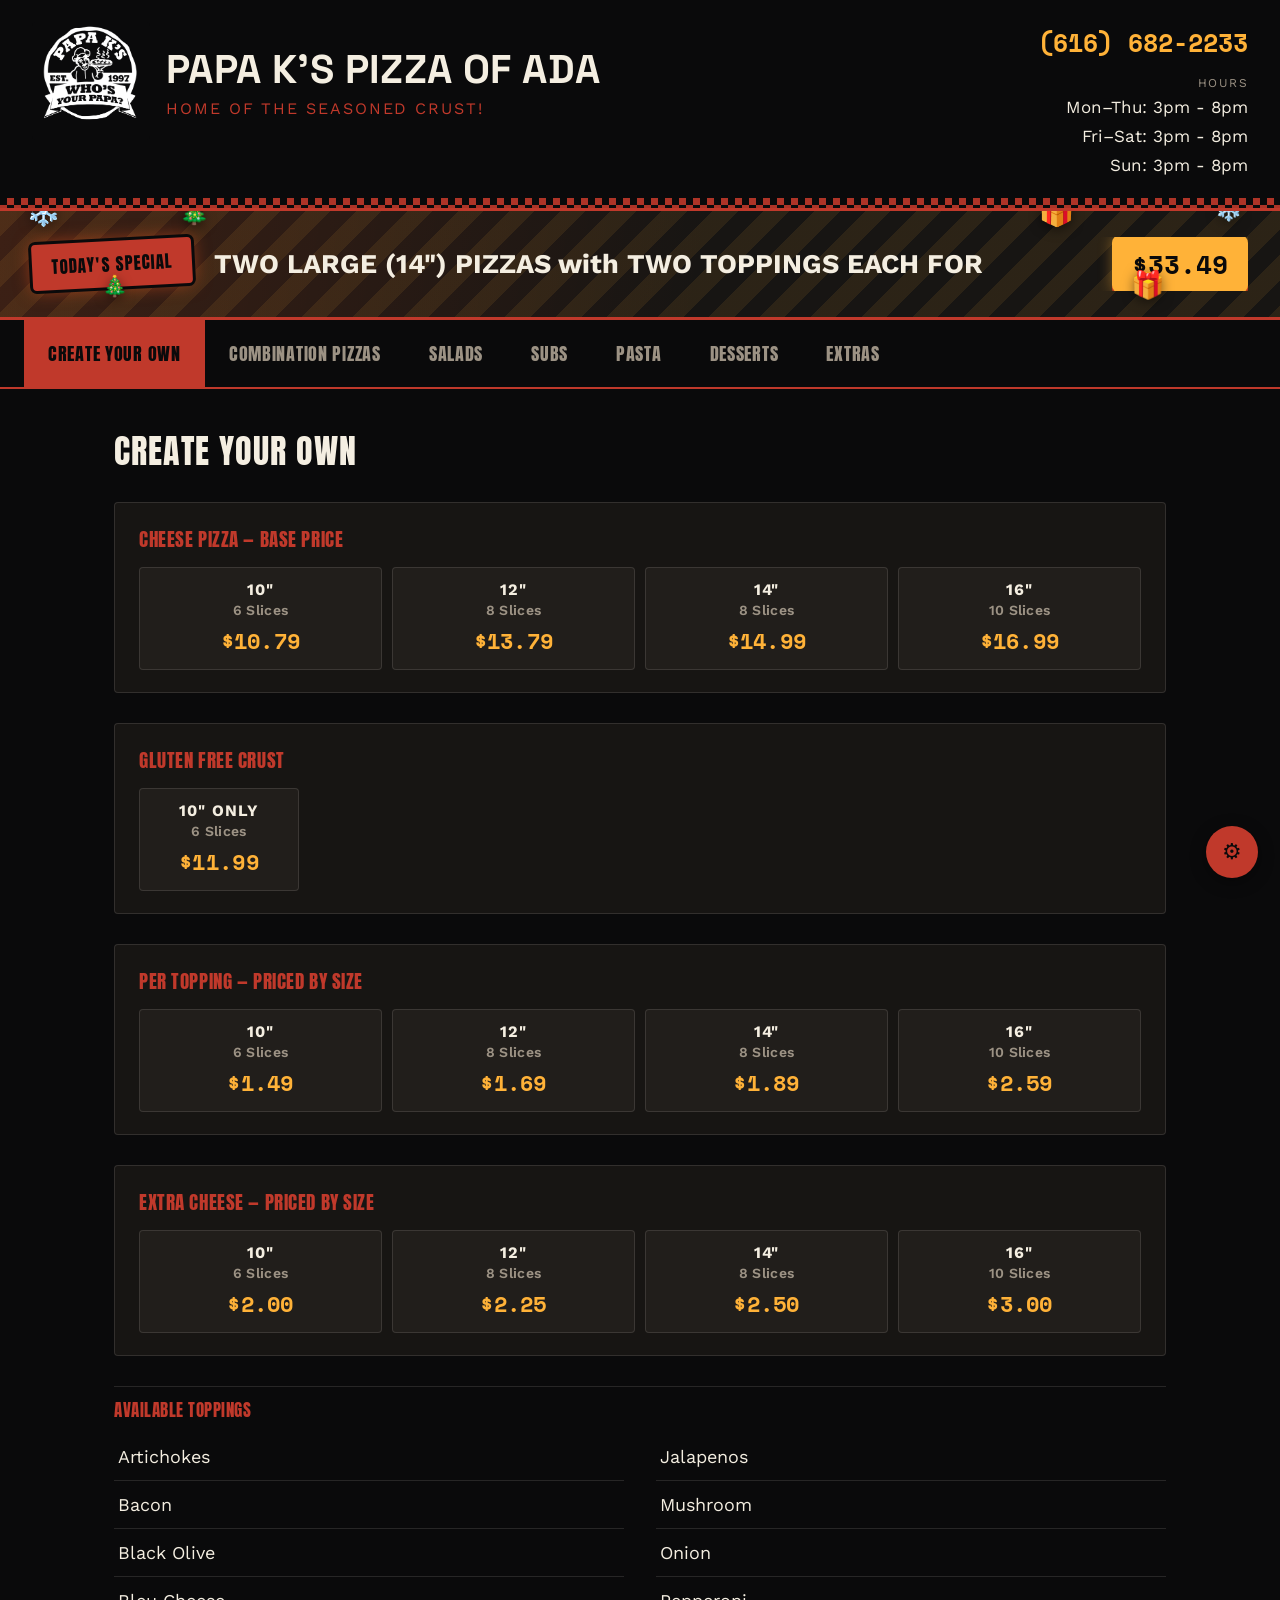
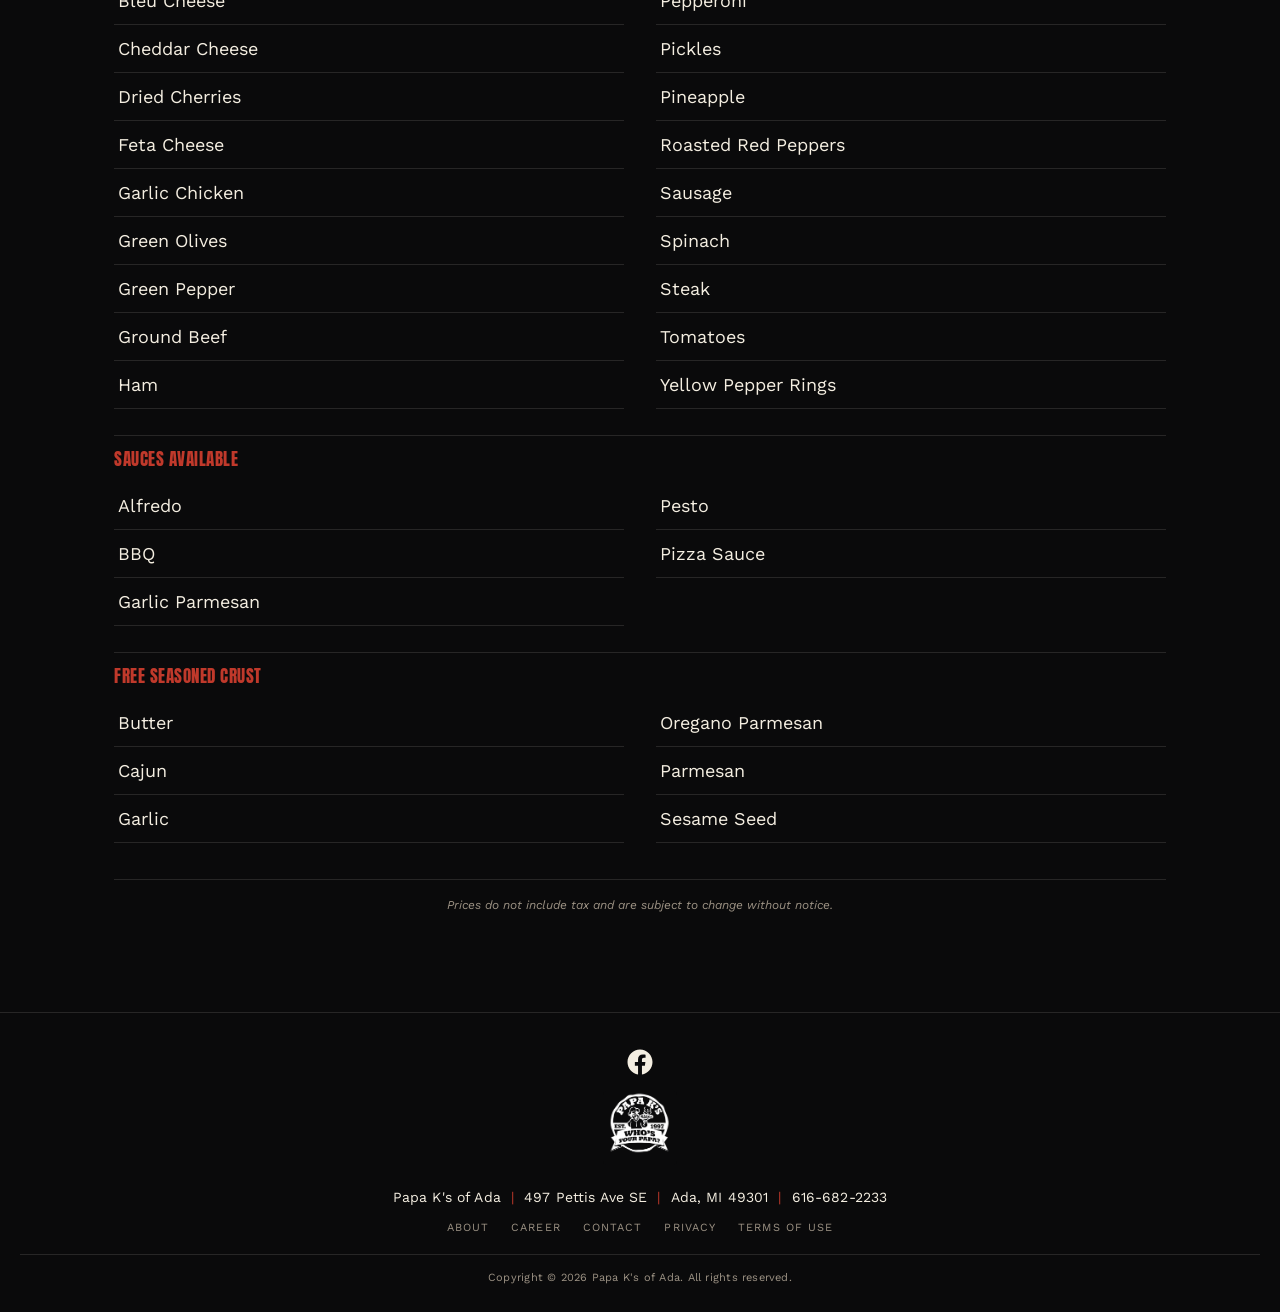
==== index.html @ 62df5f27 "Add files via upload" ====
<!DOCTYPE html>
<html lang="en">
<head>
<meta charset="UTF-8">
<meta name="viewport" content="width=device-width, initial-scale=1.0">
<title>Pizza Shop — Menu</title>
<link rel="preconnect" href="https://fonts.googleapis.com">
<link href="https://fonts.googleapis.com/css2?family=Anton&family=Space+Grotesk:wght@500;700&family=Space+Mono:wght@400;700&family=Work+Sans:wght@400;500;600;700;800&display=swap" rel="stylesheet">
<style>
  :root{
    --black:#0a0a0b;
    --panel:#171513;
    --panel-2:#211e1b;
    --orange:#ff5a1f;
    --orange-deep:#c7401a;
    --amber:#ffb238;
    --cream:#f4eee1;
    --muted:#9c9284;
    --line:rgba(244,238,225,0.12);
    --radius:4px;
  }
  *{box-sizing:border-box;}
  html{scroll-behavior:smooth;}
  body{
    margin:0;
    background:var(--black);
    color:var(--cream);
    font-family:'Work Sans', sans-serif;
    -webkit-font-smoothing:antialiased;
  }
  h1,h2,h3, .display{
    font-family:'Anton', sans-serif;
    text-transform:uppercase;
    letter-spacing:0.03em;
    font-weight:400;
    margin:0;
  }
  .mono{font-family:'Space Mono', monospace;}

  /* ---------- checker strip (signature texture, used sparingly) ---------- */
  .checker-strip{
    height:10px;
    width:100%;
    background-image:
      linear-gradient(45deg, var(--orange) 25%, transparent 25%, transparent 75%, var(--orange) 75%, var(--orange)),
      linear-gradient(45deg, var(--orange) 25%, transparent 25%, transparent 75%, var(--orange) 75%, var(--orange));
    background-size:14px 14px;
    background-position:0 0, 7px 7px;
    background-color:var(--black);
    opacity:0.9;
  }

  /* ---------- header ---------- */
  header.site-header{
    position:relative;
    display:flex;
    align-items:flex-start;
    justify-content:space-between;
    padding:22px 32px 18px;
    background:var(--black);
    gap:20px;
    flex-wrap:wrap;
  }
  .brand{
    display:flex;
    align-items:center;
    gap:16px;
  }
  .logo-box{
    width:118px;
    height:118px;
    border:none;
    border-radius:var(--radius);
    display:flex;
    align-items:center;
    justify-content:center;
    flex-shrink:0;
    cursor:pointer;
    position:relative;
    overflow:hidden;
    background:var(--black);
    transition:background-color .2s ease;
  }
  .logo-box:hover{background-color:var(--panel);}
  .logo-box img{width:100%;height:100%;object-fit:cover;display:block;}
  .logo-box .logo-hint{
    font-size:9px;
    text-align:center;
    color:var(--muted);
    line-height:1.3;
    padding:4px;
    text-transform:uppercase;
    letter-spacing:.05em;
  }
  .logo-remove{
    position:absolute;
    top:2px; right:2px;
    background:var(--black);
    color:var(--cream);
    border:none;
    width:18px;height:18px;
    border-radius:50%;
    font-size:11px;
    line-height:1;
    cursor:pointer;
    display:none;
  }
  .logo-box.has-logo:hover .logo-remove{display:block;}

  .brand-text .shop-name{
    font-family:'Space Grotesk', sans-serif;
    font-weight:700;
    letter-spacing:.01em;
    font-size:clamp(28px, 4vw, 40px);
    color:var(--cream);
    outline:none;
  }
  .brand-text .tagline{
    color:var(--orange);
    font-size:16px;
    letter-spacing:.12em;
    text-transform:uppercase;
    margin-top:4px;
    outline:none;
  }

  .header-holiday-message{
    display:none;
    position:absolute;
    left:50%;
    top:50%;
    transform:translate(-50%,-50%);
    text-align:center;
    font-family:'Anton', sans-serif;
    text-transform:uppercase;
    letter-spacing:.04em;
    font-size:30px;
    color:var(--cream);
    white-space:nowrap;
    padding:10px 8px;
  }
  .header-holiday-message.active{display:block;}
  .header-holiday-message.theme-starwars{
    color:#fff;
    text-shadow:0 0 8px rgba(255,255,255,0.55), 0 0 18px rgba(120,170,255,0.5);
  }
  .header-holiday-message.theme-veteransday{
    color:var(--amber);
    text-shadow:0 0 10px rgba(138,154,91,0.4);
    font-size:36px;
  }
  .header-holiday-text{
    position:relative;
    z-index:2;
  }
  .header-sabers{
    position:absolute;
    inset:0;
    pointer-events:none;
    z-index:1;
  }
  .header-sabers .saber{
    position:absolute;
    top:50%;
    left:50%;
    width:150%;
    max-width:260px;
    height:4px;
    border-radius:3px;
  }
  .header-saber-red{
    background:linear-gradient(90deg, rgba(255,59,59,0) 0%, #ff3b3b 20%, #ff3b3b 80%, rgba(255,59,59,0) 100%);
    box-shadow:0 0 12px 3px rgba(255,59,59,0.7);
    transform:translate(-50%,-50%) rotate(38deg);
  }
  .header-saber-blue{
    background:linear-gradient(90deg, rgba(60,160,255,0) 0%, #3ca0ff 20%, #3ca0ff 80%, rgba(60,160,255,0) 100%);
    box-shadow:0 0 12px 3px rgba(60,160,255,0.7);
    transform:translate(-50%,-50%) rotate(-38deg);
  }
  @media (max-width:900px){
    .header-holiday-message{
      position:static;
      transform:none;
      order:3;
      flex-basis:100%;
      white-space:normal;
      font-size:22px;
      margin-top:4px;
    }
    .header-holiday-message.theme-veteransday{font-size:26px;}
    .header-sabers .saber{max-width:170px;}
  }
  .contact-info{
    text-align:right;
    font-size:16px;
    line-height:1.7;
  }
  .contact-info .phone{
    display:block;
    color:var(--amber);
    font-family:'Space Mono', monospace;
    font-size:25px;
    font-weight:700;
    outline:none;
  }
  .contact-info .hours-label{
    color:var(--muted);
    font-size:12px;
    text-transform:uppercase;
    letter-spacing:.12em;
    margin-top:8px;
  }
  .contact-info .hours{
    color:var(--cream);
    font-size:17px;
    outline:none;
    white-space:pre-line;
  }

  /* ---------- specials ribbon (signature element) ---------- */
  .specials-ribbon{
    position:relative;
    background:linear-gradient(100deg, rgba(255,90,31,0.16), rgba(255,90,31,0) 55%), var(--panel);
    border-top:3px solid var(--orange);
    border-bottom:3px solid var(--orange);
    padding:26px 32px;
    display:flex;
    align-items:center;
    gap:22px;
    overflow:hidden;
  }
  .specials-ribbon::before{
    content:"";
    position:absolute;
    inset:0;
    background:repeating-linear-gradient(135deg, rgba(255,178,56,0.09) 0 18px, transparent 18px 36px);
    pointer-events:none;
  }
  .special-stamp{
    flex-shrink:0;
    background:var(--orange);
    color:var(--black);
    border:none;
    padding:10px 20px;
    transform:rotate(-3deg);
    font-family:'Anton', sans-serif;
    text-transform:uppercase;
    font-size:17px;
    letter-spacing:.06em;
    white-space:nowrap;
    border-radius:4px;
    box-shadow:0 0 0 3px var(--black), 0 0 18px rgba(255,90,31,0.55);
    animation:stampPulse 2.4s ease-in-out infinite;
  }
  @keyframes stampPulse{
    0%,100%{transform:rotate(-3deg) scale(1);}
    50%{transform:rotate(-3deg) scale(1.06);}
  }
  .special-text-wrap{
    position:relative;
    flex:1;
    min-height:54px;
    overflow:hidden;
  }
  .special-text{
    position:absolute;
    inset:0;
    display:flex;
    align-items:center;
    gap:16px;
    color:var(--cream);
    font-size:27px;
    font-weight:700;
    opacity:0;
    transform:translateY(6px);
    transition:opacity .5s ease, transform .5s ease;
  }
  .special-text .special-copy{flex:1; min-width:0;}
  .special-price-badge{
    flex-shrink:0;
    background:var(--amber);
    color:var(--black);
    font-family:'Space Mono', monospace;
    font-weight:700;
    font-size:26px;
    padding:10px 20px;
    border-radius:8px;
    box-shadow:0 3px 0 var(--orange-deep), 0 0 14px rgba(255,178,56,0.4);
    white-space:nowrap;
    animation:badgeGlow 2.4s ease-in-out infinite;
  }
  @keyframes badgeGlow{
    0%,100%{box-shadow:0 3px 0 var(--orange-deep), 0 0 8px rgba(255,178,56,0.3);}
    50%{box-shadow:0 3px 0 var(--orange-deep), 0 0 22px rgba(255,178,56,0.75);}
  }
  .special-text.active{opacity:1; transform:translateY(0);}
  .specials-ribbon.empty .special-text{color:var(--muted); font-weight:400; font-style:italic;}
  .specials-decor{
    position:absolute;
    inset:0;
    overflow:visible;
    pointer-events:none;
    z-index:3;
  }
  .specials-decor .pop{
    position:absolute;
    animation-name:specialPop;
    animation-timing-function:ease-in-out;
    animation-iteration-count:infinite;
    filter:drop-shadow(0 3px 6px rgba(0,0,0,0.5));
  }
  @keyframes specialPop{
    0%,100%{transform:translateY(0) rotate(var(--pop-rot,0deg)) scale(1);}
    50%{transform:translateY(-10px) rotate(var(--pop-rot,0deg)) scale(1.12);}
  }
  @media (prefers-reduced-motion: reduce){
    .special-stamp, .special-price-badge{animation:none;}
    .special-text{transition:none;}
    .specials-decor .pop{animation:none;}
  }

  /* ---------- tabs ---------- */
  nav.tabs{
    position:sticky;
    top:0;
    z-index:20;
    display:flex;
    flex-wrap:wrap;
    background:var(--black);
    border-bottom:2px solid var(--orange);
    padding:0 24px;
  }
  nav.tabs button{
    background:none;
    border:none;
    color:var(--muted);
    font-family:'Anton', sans-serif;
    text-transform:uppercase;
    letter-spacing:.04em;
    font-size:18px;
    padding:20px 24px;
    cursor:pointer;
    position:relative;
    transition:color .15s ease;
  }
  nav.tabs button:hover{color:var(--cream);}
  nav.tabs button.active{color:var(--black);}
  nav.tabs button.active::before{
    content:"";
    position:absolute;
    inset:0;
    background:var(--orange);
    z-index:-1;
  }

  /* ---------- main content ---------- */
  main{
    max-width:1100px;
    margin:0 auto;
    padding:36px 24px 100px;
  }
  .category-panel{display:none;}
  .category-panel.active{display:block; animation:fadeIn .3s ease;}
  @keyframes fadeIn{from{opacity:0; transform:translateY(6px);} to{opacity:1; transform:translateY(0);}}

  .category-intro{
    margin-bottom:26px;
  }
  .category-intro h2{
    font-size:clamp(26px,4vw,34px);
    color:var(--cream);
  }
  .category-intro .sub{
    color:var(--muted);
    font-size:14px;
    margin-top:6px;
  }

  /* base cheese pizza pricing block */
  .base-price-card{
    background:var(--panel);
    border:1px solid var(--line);
    border-radius:var(--radius);
    padding:22px 24px;
    margin-bottom:30px;
  }
  .base-price-card h3{
    color:var(--orange);
    font-size:19px;
    margin-bottom:14px;
  }
  .size-grid{
    display:grid;
    grid-template-columns:repeat(4, 1fr);
    gap:10px;
  }
  .size-cell{
    background:var(--panel-2);
    border:1px solid var(--line);
    border-radius:var(--radius);
    text-align:center;
    padding:12px 6px;
  }
  .size-cell .size-label{
    font-size:16px;
    font-weight:700;
    color:var(--cream);
    text-transform:uppercase;
    letter-spacing:.06em;
  }
  .size-cell .size-slices{
    font-size:14px;
    font-weight:600;
    color:var(--muted);
    margin-top:3px;
    text-transform:none;
    letter-spacing:.02em;
  }
  .size-cell .size-price{
    font-family:'Space Mono', monospace;
    color:var(--amber);
    font-size:22px;
    font-weight:700;
    letter-spacing:.015em;
    margin-top:6px;
    outline:none;
  }

  /* toppings / extras list */
  .list-block h3{
    color:var(--orange);
    font-size:17px;
    margin:26px 0 10px;
    padding-top:10px;
    border-top:1px solid var(--line);
  }
  .simple-list{
    list-style:none;
    margin:0; padding:0;
    display:block;
    columns:2;
    column-gap:32px;
  }
  .simple-list li{
    display:flex;
    align-items:center;
    justify-content:space-between;
    gap:10px;
    padding:13px 4px;
    border-bottom:1px solid var(--line);
    break-inside:avoid;
    position:relative;
  }
  .simple-list li .item-name{
    outline:none;
    font-size:18px;
  }
  .simple-list li .item-price{
    font-family:'Space Mono',monospace;
    color:var(--amber);
    flex-shrink:0;
    outline:none;
  }
  @media (max-width:640px){
    .simple-list{columns:1;}
    .specials-ribbon{padding:18px 16px; gap:12px;}
    .special-stamp{font-size:12px; padding:7px 12px;}
    .special-text-wrap{min-height:64px;}
    .special-text{
      font-size:17px;
      gap:10px;
      flex-wrap:wrap;
      align-items:flex-start;
    }
    .special-price-badge{font-size:17px; padding:6px 12px;}
  }

  /* product cards: combination pizzas / salads / subs / pasta / desserts */
  .product-grid{
    display:grid;
    grid-template-columns:repeat(auto-fill, minmax(min(320px, 100%), 1fr));
    gap:20px;
  }
  .product-card{
    background:var(--panel);
    border:1px solid var(--line);
    border-radius:var(--radius);
    padding:28px 26px 26px;
    position:relative;
  }
  .product-card-tag{
    position:absolute;
    top:-14px;
    left:18px;
    background:var(--amber);
    color:var(--black);
    font-family:'Anton', sans-serif;
    text-transform:uppercase;
    letter-spacing:.06em;
    font-size:14px;
    padding:6px 16px;
    border-radius:5px;
    transform:rotate(-3deg);
    box-shadow:0 4px 10px rgba(0,0,0,0.5), 0 0 0 2px var(--black);
    outline:none;
    cursor:default;
    z-index:2;
  }
  body.edit-mode .product-card-tag{cursor:text;}
  .add-tag-btn{
    display:none;
    position:absolute;
    top:-14px;
    left:18px;
    background:var(--panel);
    border:1px dashed var(--line);
    color:var(--muted);
    font-size:11px;
    text-transform:uppercase;
    letter-spacing:.04em;
    padding:5px 12px;
    border-radius:5px;
    cursor:pointer;
    z-index:2;
  }
  .add-tag-btn:hover{border-color:var(--orange); color:var(--orange);}
  body.edit-mode .add-tag-btn{display:block;}

  .bestseller-tag{
    position:absolute;
    top:-14px;
    right:18px;
    background:var(--amber);
    color:var(--black);
    border:none;
    font-family:'Anton', sans-serif;
    font-weight:400;
    text-transform:uppercase;
    letter-spacing:.04em;
    font-size:13px;
    padding:7px 16px 7px 14px;
    border-radius:999px;
    box-shadow:0 4px 12px rgba(0,0,0,0.55), 0 0 0 2px var(--black);
    outline:none;
    cursor:default;
    z-index:2;
    display:flex;
    align-items:center;
    gap:6px;
  }
  .bestseller-tag::before{content:"★"; font-size:14px;}
  body.edit-mode .bestseller-tag{cursor:pointer;}
  .bestseller-tag .remove-bestseller{
    display:none;
    margin-left:2px;
    color:var(--black);
    opacity:.6;
    font-size:15px;
    line-height:1;
  }
  body.edit-mode .bestseller-tag .remove-bestseller{display:inline;}
  .bestseller-tag:hover .remove-bestseller{opacity:1;}
  .add-bestseller-btn{
    display:none;
    position:absolute;
    top:-14px;
    right:18px;
    background:var(--panel);
    border:1px dashed var(--line);
    color:var(--muted);
    font-size:11px;
    text-transform:uppercase;
    letter-spacing:.04em;
    padding:5px 12px;
    border-radius:999px;
    cursor:pointer;
    z-index:2;
  }
  .add-bestseller-btn:hover{border-color:var(--amber); color:var(--amber);}
  body.edit-mode .add-bestseller-btn{display:block;}
  .product-card .item-name{
    font-family:'Anton', sans-serif;
    text-transform:uppercase;
    font-size:21px;
    color:var(--cream);
    letter-spacing:.02em;
    outline:none;
    display:block;
  }
  .product-card .item-desc{
    color:var(--muted);
    font-size:16px;
    margin-top:10px;
    line-height:1.6;
    min-height:18px;
    outline:none;
    display:block;
  }
  .product-card .price-row{
    display:grid;
    grid-template-columns:repeat(2, minmax(0,1fr));
    grid-auto-rows:auto;
    row-gap:16px;
    column-gap:14px;
    margin-top:22px;
    border-top:1px solid var(--line);
    padding-top:18px;
  }
  .product-card .price-row .pc{
    text-align:center;
    min-width:0;
  }
  .product-card .price-row .pc .sz{
    display:block;
    font-size:16px;
    font-weight:700;
    color:var(--cream);
    text-transform:uppercase;
  }
  .product-card .price-row .pc .slices{
    display:block;
    font-size:14px;
    font-weight:600;
    color:var(--muted);
    margin-top:3px;
  }
  .product-card .price-row .pc .pr{
    display:block;
    font-family:'Space Mono',monospace;
    color:var(--amber);
    font-size:19px;
    font-weight:700;
    letter-spacing:.01em;
    margin-top:6px;
    outline:none;
    white-space:nowrap;
  }
  .product-card.single-price .footer-row{
    display:flex;
    justify-content:space-between;
    align-items:center;
    margin-top:20px;
    border-top:1px solid var(--line);
    padding-top:16px;
  }
  .product-card.single-price .footer-row .pr{
    font-family:'Space Mono',monospace;
    color:var(--amber);
    font-size:23px;
    font-weight:700;
    letter-spacing:.015em;
    outline:none;
  }

  .remove-item-btn{
    position:absolute;
    top:8px; right:8px;
    background:var(--orange-deep);
    color:var(--cream);
    border:none;
    width:20px; height:20px;
    border-radius:50%;
    font-size:12px;
    line-height:1;
    cursor:pointer;
    display:none;
  }
  body.edit-mode .remove-item-btn{display:block;}
  body.edit-mode [contenteditable="true"]{
    box-shadow:0 0 0 1px var(--orange) inset;
    background:rgba(255,90,31,0.06);
    border-radius:2px;
  }
  .add-item-btn{
    display:none;
    background:transparent;
    border:2px dashed var(--line);
    color:var(--muted);
    border-radius:var(--radius);
    padding:16px;
    font-family:'Anton',sans-serif;
    text-transform:uppercase;
    letter-spacing:.05em;
    font-size:13px;
    cursor:pointer;
    width:100%;
    margin-top:16px;
  }
  .add-item-btn:hover{border-color:var(--orange); color:var(--orange);}
  body.edit-mode .add-item-btn{display:block;}

  /* ---------- owner tools ---------- */
  .owner-fab{
    position:fixed;
    bottom:22px; right:22px;
    width:52px; height:52px;
    border-radius:50%;
    background:var(--orange);
    color:var(--black);
    border:none;
    font-size:22px;
    cursor:pointer;
    box-shadow:0 4px 16px rgba(0,0,0,0.4);
    z-index:50;
  }
  .owner-panel{
    position:fixed;
    bottom:86px; right:22px;
    width:380px;
    max-width:calc(100vw - 44px);
    max-height:70vh;
    overflow-y:auto;
    background:var(--panel);
    border:1px solid var(--line);
    border-radius:8px;
    box-shadow:0 10px 40px rgba(0,0,0,0.6);
    padding:18px;
    z-index:50;
    display:none;
  }
  .owner-panel.open{display:block;}
  .owner-panel h4{
    color:var(--orange);
    font-family:'Anton',sans-serif;
    text-transform:uppercase;
    font-size:15px;
    margin-bottom:10px;
  }
  .owner-panel .day-row{margin-bottom:14px;}
  .owner-panel .day-row label{
    display:block;
    font-size:11px;
    color:var(--muted);
    text-transform:uppercase;
    letter-spacing:.06em;
    margin-bottom:6px;
  }
  .special-row{
    display:flex;
    gap:6px;
    margin-bottom:6px;
    align-items:center;
  }
  .special-row input[type="text"]{
    flex:1;
    min-width:0;
    background:var(--panel-2);
    border:1px solid var(--line);
    color:var(--cream);
    border-radius:4px;
    padding:7px 8px;
    font-family:'Work Sans',sans-serif;
    font-size:12.5px;
  }
  .special-row input[type="text"]::placeholder{color:var(--muted);}
  .special-row .price-input-wrap{
    display:flex;
    align-items:center;
    background:var(--panel-2);
    border:1px solid var(--line);
    border-radius:6px;
    padding:0 10px;
    flex-shrink:0;
  }
  .special-row .price-input-wrap span{
    color:var(--muted);
    font-size:15px;
  }
  .special-row input[type="number"]{
    width:78px;
    background:transparent;
    border:none;
    color:var(--amber);
    font-family:'Space Mono',monospace;
    font-size:16px;
    font-weight:700;
    padding:11px 4px;
    -moz-appearance:textfield;
  }
  .special-row input[type="number"]::-webkit-outer-spin-button,
  .special-row input[type="number"]::-webkit-inner-spin-button{
    -webkit-appearance:none; margin:0;
  }
  .special-row .remove-special-btn{
    flex-shrink:0;
    background:var(--orange-deep);
    color:var(--cream);
    border:none;
    width:22px; height:22px;
    border-radius:50%;
    font-size:13px;
    line-height:1;
    cursor:pointer;
  }
  .add-special-btn{
    background:transparent;
    border:1px dashed var(--line);
    color:var(--muted);
    border-radius:4px;
    padding:6px 10px;
    font-size:11px;
    text-transform:uppercase;
    letter-spacing:.06em;
    cursor:pointer;
    width:100%;
  }
  .add-special-btn:hover{border-color:var(--orange); color:var(--orange);}
  .owner-panel .hint{
    font-size:11px;
    color:var(--muted);
    margin-bottom:14px;
    line-height:1.4;
  }
  .owner-panel .divider{
    border-top:1px solid var(--line);
    margin:16px 0;
  }
  .toggle-row{
    display:flex;
    align-items:center;
    justify-content:space-between;
    margin-bottom:10px;
  }
  .switch{
    position:relative;
    width:42px; height:22px;
    background:var(--panel-2);
    border:1px solid var(--line);
    border-radius:20px;
    cursor:pointer;
    flex-shrink:0;
  }
  .switch .knob{
    position:absolute;
    top:2px; left:2px;
    width:16px; height:16px;
    border-radius:50%;
    background:var(--muted);
    transition:transform .2s ease, background .2s ease;
  }
  .switch.on{background:rgba(255,90,31,0.25); border-color:var(--orange);}
  .switch.on .knob{transform:translateX(20px); background:var(--orange);}
  .btn{
    width:100%;
    background:var(--orange);
    color:var(--black);
    border:none;
    padding:10px;
    border-radius:4px;
    font-family:'Anton',sans-serif;
    text-transform:uppercase;
    letter-spacing:.04em;
    font-size:13px;
    cursor:pointer;
    margin-top:6px;
  }
  .btn:hover{background:var(--amber);}
  .btn.secondary{
    background:transparent;
    color:var(--muted);
    border:1px solid var(--line);
  }
  .theme-select{
    width:100%;
    background:var(--panel-2);
    border:1px solid var(--line);
    color:var(--cream);
    border-radius:4px;
    padding:9px 10px;
    font-family:'Work Sans',sans-serif;
    font-size:13px;
    margin-top:2px;
  }
  .price-disclaimer{
    margin-top:36px;
    padding-top:18px;
    border-top:1px solid var(--line);
    color:var(--muted);
    font-size:12px;
    font-style:italic;
    text-align:center;
  }
  .holiday-decor{
    position:fixed;
    inset:0;
    pointer-events:none;
    overflow:hidden;
    z-index:40;
  }
  .holiday-decor .particle{
    position:absolute;
    top:-10vh;
    will-change:transform, opacity;
    animation-name:holidayFall;
    animation-timing-function:linear;
    animation-iteration-count:1;
    animation-fill-mode:forwards;
  }
  @keyframes holidayFall{
    0%{transform:translateY(0) rotate(0deg); opacity:0;}
    8%{opacity:1;}
    92%{opacity:1;}
    100%{transform:translateY(115vh) rotate(360deg); opacity:0;}
  }
  @media (prefers-reduced-motion: reduce){
    .holiday-decor{display:none;}
  }
  .fireworks-layer{
    position:fixed;
    inset:0;
    pointer-events:none;
    overflow:hidden;
    z-index:45;
  }
  .firework-dot{
    position:absolute;
    width:6px;
    height:6px;
    border-radius:50%;
    box-shadow:0 0 6px 1px currentColor;
    animation:fireworkBurst 1.1s ease-out forwards;
  }
  @keyframes fireworkBurst{
    0%{transform:translate(0,0) scale(1); opacity:1;}
    100%{transform:translate(var(--dx), var(--dy)) scale(0.3); opacity:0;}
  }
  .split-bg-layer{
    position:fixed;
    inset:0;
    pointer-events:none;
    z-index:39;
  }
  .ship-flyby{
    position:fixed;
    left:-8vw;
    font-size:44px;
    z-index:46;
    pointer-events:none;
    animation:shipFly 3.4s linear forwards;
    filter:drop-shadow(0 0 12px rgba(255,255,255,0.55));
  }
  @keyframes shipFly{
    0%{transform:translate(0,0) rotate(-6deg); opacity:0;}
    8%{opacity:1;}
    90%{opacity:1;}
    100%{transform:translate(118vw, -8vh) rotate(-6deg); opacity:0;}
  }
  .ship-flyby-reverse{
    left:auto;
    right:-8vw;
    animation-name:shipFlyReverse;
  }
  @keyframes shipFlyReverse{
    0%{transform:translate(0,0) rotate(6deg); opacity:0;}
    8%{opacity:1;}
    90%{opacity:1;}
    100%{transform:translate(-118vw, 8vh) rotate(6deg); opacity:0;}
  }
  @media (prefers-reduced-motion: reduce){
    .ship-flyby{display:none;}
  }
  .save-toast{
    position:fixed;
    bottom:22px; left:50%;
    transform:translate(-50%, 20px);
    background:var(--amber);
    color:var(--black);
    padding:10px 18px;
    border-radius:4px;
    font-weight:700;
    font-size:13px;
    opacity:0;
    transition:opacity .25s ease, transform .25s ease;
    pointer-events:none;
    z-index:60;
  }
  .save-toast.show{opacity:1; transform:translate(-50%,0);}

  footer{
    text-align:center;
    padding:34px 20px 28px;
    color:var(--muted);
    font-size:13px;
    border-top:1px solid var(--line);
  }
  footer .footer-address{
    color:var(--cream);
    font-size:14px;
    letter-spacing:.01em;
    margin-bottom:16px;
  }
  footer .footer-address .divider-dot{
    color:var(--orange);
    margin:0 10px;
  }
  footer .footer-links{
    display:flex;
    flex-wrap:wrap;
    justify-content:center;
    gap:22px;
  }
  footer .footer-links a{
    color:var(--muted);
    text-decoration:none;
    text-transform:uppercase;
    font-size:11px;
    letter-spacing:.1em;
    transition:color .15s ease;
  }
  footer .footer-social{
    display:flex;
    flex-direction:column;
    align-items:center;
    gap:14px;
    margin-bottom:24px;
  }
  footer .fb-link{
    display:inline-flex;
    color:var(--cream);
    transition:color .15s ease, transform .15s ease;
  }
  footer .fb-link:hover{color:var(--orange); transform:translateY(-1px);}
  footer .fb-link svg{width:30px; height:30px;}
  .footer-logo-box{
    width:74px;
    height:74px;
  }
  .footer-logo-box .logo-hint{font-size:8px;}
  footer .footer-links a:hover{color:var(--orange);}
  footer .footer-copyright{
    margin-top:20px;
    padding-top:16px;
    border-top:1px solid var(--line);
    color:var(--muted);
    font-size:11px;
    letter-spacing:.02em;
  }

  .footer-modal-overlay{
    position:fixed;
    inset:0;
    background:rgba(0,0,0,0.65);
    display:none;
    align-items:center;
    justify-content:center;
    z-index:100;
    padding:20px;
  }
  .footer-modal-overlay.open{display:flex;}
  .footer-modal{
    background:var(--panel);
    border:1px solid var(--line);
    border-radius:8px;
    max-width:560px;
    width:100%;
    max-height:80vh;
    overflow-y:auto;
    padding:30px 32px;
    box-shadow:0 20px 60px rgba(0,0,0,0.6);
    position:relative;
  }
  .footer-modal-close{
    position:absolute;
    top:14px; right:14px;
    background:transparent;
    border:none;
    color:var(--muted);
    font-size:22px;
    line-height:1;
    cursor:pointer;
  }
  .footer-modal-close:hover{color:var(--orange);}
  .footer-modal h3{
    color:var(--orange);
    font-size:24px;
    margin-bottom:16px;
    padding-right:20px;
  }
  .footer-modal .footer-modal-body{
    color:var(--cream);
    font-size:14.5px;
    line-height:1.7;
    white-space:pre-line;
    outline:none;
  }
  .footer-modal .edit-note{
    margin-top:18px;
    padding-top:14px;
    border-top:1px solid var(--line);
    color:var(--muted);
    font-size:11px;
    font-style:italic;
    display:none;
  }
  body.edit-mode .footer-modal .edit-note{display:block;}
  .apply-link-row{margin-top:18px;}
  .footer-modal-apply-link{
    display:inline-block;
    background:var(--orange);
    color:var(--black);
    font-family:'Anton', sans-serif;
    text-transform:uppercase;
    letter-spacing:.04em;
    font-size:13px;
    padding:12px 22px;
    border-radius:4px;
    text-decoration:none;
  }
  .footer-modal-apply-link:hover{background:var(--amber);}
  .apply-url-editor{
    display:none;
    margin-top:12px;
  }
  body.edit-mode .apply-url-editor{display:block;}
  .apply-url-editor label{
    display:block;
    font-size:11px;
    color:var(--muted);
    text-transform:uppercase;
    letter-spacing:.06em;
    margin-bottom:5px;
  }
  .apply-url-editor input{
    width:100%;
    background:var(--panel-2);
    border:1px solid var(--line);
    color:var(--cream);
    border-radius:4px;
    padding:9px 10px;
    font-family:'Work Sans',sans-serif;
    font-size:13px;
  }
  @media (max-width:640px){
    footer .footer-address{display:flex; flex-direction:column; gap:6px;}
    footer .footer-address .divider-dot{display:none;}
  }

  @media (max-width:640px){
    header.site-header{padding:18px 16px;}
    .contact-info{text-align:left; order:3; width:100%;}
    nav.tabs{padding:0 10px;}
    nav.tabs button{padding:14px 14px; font-size:14px;}
    .size-grid{grid-template-columns:repeat(2,1fr);}
    main{padding:26px 14px 90px;}
  }
</style>
</head>
<body>
<div class="holiday-decor" id="holidayDecor"></div>
<div class="split-bg-layer" id="splitBgLayer"></div>

<header class="site-header">
  <div class="brand">
    <div class="logo-box" id="logoBox" title="Click to add your logo">
      <span class="logo-hint" id="logoHint">Add<br>Logo</span>
      <button class="logo-remove" id="logoRemoveBtn" title="Remove logo">×</button>
    </div>
    <input type="file" id="logoInput" accept="image/*" style="display:none;">
    <div class="brand-text">
      <div class="shop-name display" contenteditable="false" id="shopName">Papa K's Pizza of Ada</div>
      <div class="tagline" contenteditable="false" id="tagline">Wood-Fired &amp; Made Fresh Daily</div>
    </div>
  </div>
  <div class="header-holiday-message" id="headerHolidayMessage">
    <div class="header-sabers" id="headerSabers" style="display:none;">
      <div class="saber header-saber-red"></div>
      <div class="saber header-saber-blue"></div>
    </div>
    <span class="header-holiday-text" id="headerHolidayText"></span>
  </div>
  <div class="contact-info">
    <span class="phone mono" contenteditable="false" id="phoneNumber">(616) 555-0142</span>
    <div class="hours-label">Hours</div>
    <div class="hours" contenteditable="false" id="hoursText">Mon–Thu: 11am – 9pm
Fri–Sat: 11am – 10pm
Sun: 12pm – 8pm</div>
  </div>
</header>

<div class="checker-strip"></div>

<div class="specials-ribbon" id="specialsRibbon">
  <div class="specials-decor" id="specialsDecor"></div>
  <div class="special-stamp">Today's Special</div>
  <div class="special-text-wrap" id="specialTextWrap">
    <!-- special-text items injected here -->
  </div>
</div>

<nav class="tabs" id="tabsNav"></nav>

<main id="mainContent"></main>

<footer>
  <div class="footer-social">
    <a href="https://www.facebook.com/papaksofada/" class="fb-link" id="fbLink" aria-label="Visit our Facebook page" target="_blank" rel="noopener">
      <svg viewBox="0 0 24 24" fill="currentColor" xmlns="http://www.w3.org/2000/svg">
        <path d="M22 12.06C22 6.505 17.523 2 12 2S2 6.505 2 12.06c0 5.02 3.657 9.184 8.438 9.94v-7.03H7.898v-2.91h2.54V9.845c0-2.522 1.492-3.916 3.777-3.916 1.094 0 2.238.196 2.238.196v2.475h-1.26c-1.243 0-1.63.775-1.63 1.57v1.89h2.773l-.443 2.91h-2.33V22c4.78-.756 8.437-4.92 8.437-9.94z"/>
      </svg>
    </a>
    <div class="logo-box footer-logo-box" id="footerLogoBox" title="Click to add a logo">
      <span class="logo-hint" id="footerLogoHint">Add<br>Logo</span>
      <button class="logo-remove" id="footerLogoRemoveBtn" title="Remove logo">×</button>
    </div>
    <input type="file" id="footerLogoInput" accept="image/*" style="display:none;">
  </div>
  <div class="footer-address">
    <span>Papa K's of Ada</span><span class="divider-dot">|</span><span>497 Pettis Ave SE</span><span class="divider-dot">|</span><span>Ada, MI 49301</span><span class="divider-dot">|</span><span>616-682-2233</span>
  </div>
  <nav class="footer-links">
    <a href="javascript:void(0)" data-page="about">About</a>
    <a href="javascript:void(0)" data-page="career">Career</a>
    <a href="javascript:void(0)" data-page="contact">Contact</a>
    <a href="javascript:void(0)" data-page="privacy">Privacy</a>
    <a href="javascript:void(0)" data-page="terms">Terms Of Use</a>
  </nav>
  <div class="footer-copyright">Copyright &copy; 2026 Papa K's of Ada. All rights reserved.</div>
</footer>

<div class="footer-modal-overlay" id="footerModalOverlay">
  <div class="footer-modal">
    <button class="footer-modal-close" id="footerModalClose" title="Close">×</button>
    <h3 id="footerModalTitle"></h3>
    <div class="footer-modal-body" id="footerModalBody"></div>
    <div class="apply-link-row" id="applyLinkRow" style="display:none;">
      <a href="#" class="footer-modal-apply-link" id="footerModalApplyLink" target="_blank" rel="noopener">Apply Online →</a>
      <div class="apply-url-editor">
        <label for="applyUrlInput">Application link URL (owner only)</label>
        <input type="text" id="applyUrlInput" placeholder="https://...">
      </div>
    </div>
    <div class="edit-note">Editing this page. Click into the text above to change it — it saves automatically.</div>
  </div>
</div>

<button class="owner-fab" id="ownerFab" title="Owner tools">⚙</button>
<div class="owner-panel" id="ownerPanel">
  <h4>Daily Specials</h4>
  <div class="hint">Add one or more specials per day with a description and price. The top banner shows whatever is set for today, rotating through multiple specials automatically, each with its own price called out. Saved on this device/browser.</div>
  <div id="specialsForm"></div>
  <button class="btn" id="saveSpecialsBtn">Save Specials</button>
  <div class="divider"></div>
  <div class="toggle-row">
    <span>Edit menu items &amp; prices</span>
    <div class="switch" id="editModeSwitch"><div class="knob"></div></div>
  </div>
  <div class="hint">Turn this on to click into any name, description, or price on the site and type over it — including adding or removing items. Changes save automatically to this device/browser.</div>
  <div class="divider"></div>
  <h4>Holiday Theme</h4>
  <div class="hint">Adds festive floating decorations and a matching accent color. "Auto" picks the right theme based on today's date.</div>
  <select id="holidayThemeSelect" class="theme-select">
    <option value="auto">Auto (by date)</option>
    <option value="none">None</option>
    <option value="halloween">Halloween</option>
    <option value="thanksgiving">Thanksgiving</option>
    <option value="christmas">Christmas</option>
    <option value="valentines">Valentine's Day</option>
    <option value="stpatricks">St. Patrick's Day</option>
    <option value="july4th">Fourth of July</option>
    <option value="veteransday">Veterans Day</option>
    <option value="starwars">May the 4th Be With You</option>
  </select>
  <div class="divider"></div>
  <h4>Backup &amp; Transfer</h4>
  <div class="hint">All edits save only to the browser/device you're using right now. Moving to a new browser, computer, or a live host? Export a backup here first, then import it there to bring everything over.</div>
  <button class="btn secondary" id="exportBackupBtn">Export Backup File</button>
  <button class="btn secondary" id="importBackupBtn">Import Backup File</button>
  <input type="file" id="importBackupInput" accept="application/json" style="display:none;">
  <div class="divider"></div>
  <button class="btn secondary" id="resetDataBtn">Reset to defaults</button>
</div>

<div class="save-toast" id="saveToast">Saved</div>

<script>
(function(){
  "use strict";

  const SIZES = ['10"','12"','14"','16"'];
  const SLICE_COUNTS = {'10"':'6 Slices', '12"':'8 Slices', '14"':'8 Slices', '16"':'10 Slices'};
  const SALAD_SIZES = ['Small','Large'];
  const PASTA_SIZES = ['Single','Family'];
  const DAYS = ['Sunday','Monday','Tuesday','Wednesday','Thursday','Friday','Saturday'];

  const LS_MENU = 'pizzashop_menu_v1';
  const LS_SPECIALS = 'pizzashop_specials_v1';
  const LS_LOGO = 'pizzashop_logo_v1';
  const DEFAULT_LOGO_DATA = "[data-uri]";
  const LS_FOOTER_LOGO = 'pizzashop_footer_logo_v1';
  const DEFAULT_FOOTER_LOGO_DATA = "[data-uri]";
  const LS_CONTACT = 'pizzashop_contact_v1';
  const LS_FOOTER_PAGES = 'pizzashop_footer_pages_v1';
  const LS_HOLIDAY_THEME = 'pizzashop_holiday_theme_v1';

  const defaultMenu = {
    "createYourOwn": {
        "base": [
            {
                "size": "10\"",
                "price": 10.79
            },
            {
                "size": "12\"",
                "price": 13.79
            },
            {
                "size": "14\"",
                "price": 14.99
            },
            {
                "size": "16\"",
                "price": 16.99
            }
        ],
        "toppings": [
            "Artichokes",
            "Bacon",
            "Black Olive",
            "Bleu Cheese",
            "Cheddar Cheese",
            "Dried Cherries",
            "Feta Cheese",
            "Garlic Chicken",
            "Green Olives",
            "Green Pepper",
            "Ground Beef",
            "Ham",
            "Jalapenos",
            "Mushroom",
            "Onion",
            "Pepperoni",
            "Pickles",
            "Pineapple",
            "Roasted Red Peppers",
            "Sausage",
            "Spinach",
            "Steak",
            "Tomatoes",
            "Yellow Pepper Rings"
        ],
        "toppingPrices": [
            1.49,
            1.69,
            1.89,
            2.59
        ],
        "extraCheesePrices": [
            2,
            2.25,
            2.5,
            3
        ],
        "glutenFreePrice": 11.99,
        "sauces": [
            "Alfredo",
            "BBQ",
            "Garlic Parmesan",
            "Pesto",
            "Pizza Sauce"
        ],
        "seasonedCrusts": [
            "Butter",
            "Cajun",
            "Garlic",
            "Oregano Parmesan",
            "Parmesan",
            "Sesame Seed"
        ]
    },
    "combination": [
        {
            "name": "Papa K's Special",
            "desc": "Pepperoni, Sausage, Onions, Green Peppers, Mushrooms",
            "prices": [
                15.49,
                17.99,
                21.49,
                24.49
            ]
        },
        {
            "name": "Bacon Cheddar Cheeseburger",
            "desc": "Ground Beef, Bacon, Mozzarella & Cheddar",
            "prices": [
                15.49,
                18.99,
                21.49,
                24.49
            ]
        },
        {
            "name": "Meat Eaters",
            "desc": "Pepperoni, Ham, Bacon, Sausage",
            "prices": [
                15.49,
                18.79,
                21.79,
                24.49
            ]
        },
        {
            "name": "Veggie",
            "desc": "Mushrooms, Onions, Green Peppers & Roasted Red Peppers",
            "prices": [
                15.49,
                17.79,
                21.79,
                24.49
            ]
        },
        {
            "name": "BLT",
            "desc": "Ranch, Bacon, Tomatoes & Lettuce",
            "prices": [
                15.49,
                18.99,
                21.79,
                24.49
            ]
        },
        {
            "name": "Chicken Bacon Ranch",
            "desc": "Chicken, Bacon, Cheddar & House made Ranch",
            "prices": [
                15.49,
                18.79,
                21.79,
                24.49
            ]
        },
        {
            "name": "Three Cheese",
            "desc": "Cheesy Goodness with Mozzarella, Cheddar and Feta Cheese",
            "prices": [
                15.49,
                17.99,
                21.79,
                24.49
            ]
        },
        {
            "name": "Aviator",
            "desc": "Garlic Parmesan Sauce, Pepperoni, Bacon, Tomatoes & Mozzarella",
            "prices": [
                15.49,
                18.99,
                21.79,
                24.49
            ]
        },
        {
            "name": "BBQ Supreme",
            "desc": "BBQ Sauce, BBQ Chicken, Onions, Bacon & Mozzarella. Topped with House made Ranch",
            "prices": [
                15.49,
                18.99,
                21.79,
                24.49
            ]
        },
        {
            "name": "Cherry Chicken",
            "desc": "Garlic Chicken, Onions, Cherries, Bleu Cheese & House made Ranch",
            "prices": [
                15.49,
                18.99,
                21.79,
                24.49
            ]
        },
        {
            "name": "Buffalo Chicken",
            "desc": "Spicy Chicken, Green Peppers, Onions, Roasted Red Peppers, Cheddar & House made Ranch",
            "prices": [
                15.49,
                18.99,
                21.79,
                24.49
            ]
        },
        {
            "name": "Philly Steak",
            "desc": "Steak, Green Peppers, Onions, Cheddar, Mozzarella & House made Ranch",
            "prices": [
                15.49,
                18.99,
                21.79,
                24.49
            ]
        },
        {
            "name": "Spinach Cheddar",
            "desc": "Alfredo Sauce, Spinach, Feta Cheese, Cheddar & Mozzarella",
            "prices": [
                15.49,
                17.99,
                21.79,
                24.79
            ]
        },
        {
            "name": "Nashville Chicken",
            "desc": "Choose Mild or Hot Sauce, Spicy Diced Chicken, Pickles, Onions, Mozzarella & Cheddar Cheese Topped With House-Made Ranch",
            "prices": [
                15.49,
                18.99,
                21.79,
                24.49
            ]
        },
        {
            "name": "Hawaiian",
            "desc": "Ham, Bacon, Pineapple, Cheddar & Mozzarella",
            "prices": [
                15.49,
                18.49,
                21.79,
                24.49
            ]
        },
        {
            "name": "Veggie Supreme",
            "desc": "Mushrooms, Green Peppers, Onions, Tomatoes, Black Olives, Mozzarella & Artichoke Hearts",
            "prices": [
                16.49,
                19.49,
                22.49,
                25.49
            ]
        },
        {
            "name": "BBQ Chicken",
            "desc": "Red Sauce, BBQ Chicken, Onions, Roasted Red Peppers & topped with Tangy BBQ sauce",
            "prices": [
                15.49,
                18.99,
                21.79,
                24.49
            ]
        },
        {
            "name": "Garlic Pickle",
            "desc": "Garlic Parmesan Sauce, Garlic Chicken, Onions, Pickles, Mozzarella Cheese",
            "prices": [
                15.49,
                18.99,
                21.79,
                24.49
            ]
        },
        {
            "name": "The Brady",
            "desc": "Alfredo Sauce, Garlic Chicken, Sausage & Bacon & Mozzarella",
            "prices": [
                15.49,
                18.99,
                21.79,
                24.49
            ]
        },
        {
            "name": "Deluxe Cheeseburger",
            "desc": "Ranch, Cheddar, Beef, Onions, Tomatoes & Pickles",
            "prices": [
                15.49,
                18.79,
                21.79,
                24.49
            ]
        },
        {
            "name": "Pesto Chicken",
            "desc": "Pesto, Garlic Chicken, Onions, Tomatoes & Mozzarella",
            "prices": [
                15.49,
                18.99,
                21.79,
                24.49
            ]
        }
    ],
    "salads": [
        {
            "name": "Antipasto",
            "desc": "Tomatoes, pepperoni, black olives, yellow pepper rings, and onions, and mozzarella. Comes with Italian dressing.",
            "prices": [
                9.49,
                10.79
            ]
        },
        {
            "name": "Garden",
            "desc": "Onions, Green Peppers, Tomatoes, black olives & Mozzarella. Comes with ranch on the side.",
            "prices": [
                9.49,
                10.799
            ]
        },
        {
            "name": "Greek",
            "desc": "Onions, black olives, tomatoes, yellow pepper rings, feta cheese. Comes with Italian on the side",
            "prices": [
                9.49,
                10.79
            ]
        },
        {
            "name": "Chef",
            "desc": "Ham, Turkey, onions, tomatoes, mozzarella cheese. Comes with ranch on the side.",
            "prices": [
                9.79,
                10.79
            ]
        },
        {
            "name": "Chicken Caesar",
            "desc": "Housemade croutons, Chicken & Parmesan cheese. Comes with Caesar dressing on the side.",
            "prices": [
                9.79,
                10.79
            ]
        },
        {
            "name": "Cherry Walnut",
            "desc": "Onions, cherries, bleu cheese, walnuts. Comes with raspberry vinaigrette on the side.",
            "prices": [
                9.79,
                10.79
            ]
        },
        {
            "name": "House Salad",
            "desc": "Onions, mustard croutons, chicken. Comes with ranch on the side.",
            "prices": [
                9.79,
                10.79
            ]
        }
    ],
    "subs": [
        {
            "name": "Ham & Cheese",
            "desc": "Ham, Mozzarella, Onions, Tomatoes & Lettuce. Your choice of dressing.",
            "price": 9.99
        },
        {
            "name": "BLT",
            "desc": "Mozzarella, Bacon, Tomatoes & Lettuce. Your choice of dressing.",
            "price": 9.99
        },
        {
            "name": "Pizza",
            "desc": "Red Sauce, Mozzarella & Choice of 3 Toppings",
            "price": 10.49
        },
        {
            "name": "MEATBALL",
            "desc": "Red Sauce, Mozzarella & Meatballs",
            "price": 10.49
        },
        {
            "name": "Turkey",
            "desc": "Turkey, Mozzarella, onion, tomatoes, lettuce. Your choice of dressing.",
            "price": 10.49
        },
        {
            "name": "Chicken Bacon Ranch",
            "desc": "Breaded Chicken, Cheddar, Bacon, Tomatoes, Lettuce & Ranch",
            "price": 10.99
        },
        {
            "name": "Italian",
            "desc": "Ham, Pepperoni, Mozzarella, Onions, Tomatoes & Yellow Peppers. Your choice of dressing.",
            "price": 10.99
        },
        {
            "name": "Veggie",
            "desc": "Mozzarella, Mushrooms, Onions, Green Peppers, Black Olives & Tomatoes. Your choice of dressing.",
            "price": 9.99
        },
        {
            "name": "Deluxe",
            "desc": "Mozzarella, Pepperoni, Bacon, Green Pepper, Sausage, Pickles & Mayo",
            "price": 10.99
        },
        {
            "name": "Steak and Cheese",
            "desc": "Steak, Mozzarella, Onions & Mushrooms. Your choice of dressing.",
            "price": 11.99
        },
        {
            "name": "Club",
            "desc": "Turkey, Ham, Mozzarella, Bacon, Tomatoes & Lettuce. Your choice of dressing.",
            "price": 10.99
        },
        {
            "name": "Philly Steak",
            "desc": "Shaved Steak, Green Peppers, Onions, Cheddar & Mozzarella. Your choice of dressing.",
            "price": 11.99
        }
    ],
    "pasta": [
        {
            "name": "Chicken Alfredo",
            "desc": "Penne Pasta & Chicken smothered in Alfredo Sauce & Mozzarella",
            "prices": [
                10.99,
                20.49
            ]
        },
        {
            "name": "Meatball Mostaccioli",
            "desc": "Penne Pasta & Meatballs with our Zesty Sauce & Mozzarella",
            "prices": [
                10.99,
                20.49
            ]
        },
        {
            "name": "Cajun Chicken Alfredo",
            "desc": "Penne Pasta, Cajun Alfredo, Chicken",
            "prices": [
                10.99,
                20.49
            ]
        },
        {
            "name": "Garlic Parmesan Chicken",
            "desc": "Garlic Parmesan Sauce, Chicken & Mozzarella",
            "prices": [
                10.99,
                20.49
            ]
        }
    ],
    "desserts": [
        {
            "name": "Cinnamon Breadsticks",
            "desc": "Breadsticks topped with Butter and cinnamon sugar. Served with icing.",
            "price": 6.29
        },
        {
            "name": "Chocolate Chunk Cookie",
            "desc": "Baked fresh in house daily.",
            "price": 2.5
        }
    ],
    "extras": [
        {
            "name": "CHICKEN STRIPS",
            "desc": "5 strips with choice of BBQ or Ranch to dip",
            "price": 10.99
        },
        {
            "name": "Boneless Chicken Wings",
            "desc": "Choose: Plain, BBQ, Hot, Mild, Garlic Parmesan",
            "price": 11.79
        },
        {
            "name": "Bone IN CHICKEN WINGS - 1lb",
            "desc": "Choose: Plain, BBQ, Hot, Mild, Garlic Parmesan",
            "price": 12.49
        },
        {
            "name": "Bone IN CHICKEN WINGS - 2lbs",
            "desc": "Choose: Plain, BBQ, Hot, Mild, Garlic Parmesan",
            "price": 22.49
        },
        {
            "name": "Garlic Breadsticks",
            "desc": "Choose Marinara, Ranch or Garlic Sauce for dipping",
            "price": 5.49
        },
        {
            "name": "Cheese Bread Sticks",
            "desc": "Choice of Marinara, Ranch or Garlic Sauce for dipping",
            "price": 10.49
        },
        {
            "name": "Kenny's Cheese Bread",
            "desc": "Topped with Garlic Chicken, Cheddar & Mozzarella Cheese. Choice of Marinara, Ranch or Garlic Sauce for dipping..",
            "price": 12.29
        },
        {
            "name": "BBQ Chicken Cheese Bread",
            "desc": "Cheesebread topped with BBQ Chicken and BBQ Sauce. Choice of Marinara, Ranch or Garlic Sauce for dipping.",
            "price": 12.29
        },
        {
            "name": "Pepperoni Cheese Bread",
            "desc": "Cheesebread topped with Pepperoni. Choice of Marinara, Ranch or Garlic Sauce for dipping.",
            "price": 10.99
        },
        {
            "name": "Italian Cheese Bread",
            "desc": "Italian Seasoning & Mozzarella. Choice of Marinara, Ranch or Garlic Sauce for dipping.",
            "price": 10.49
        },
        {
            "name": "THREE CHEESE CHEESEBREAD",
            "desc": "Cheesy Goodness with Mozzarella, Cheddar and Feta Cheese.",
            "price": 11.99
        },
        {
            "name": "CALZONE",
            "desc": "Stuffed with Marinara Sauce & Mozzarella Cheese. Choice of 3 Toppings.",
            "price": 12.49
        },
        {
            "name": "Extra SAUCE OR DRESSING",
            "desc": "",
            "price": 0.99
        }
    ],
    "dressings": [
        "Ranch",
        "Italian",
        "Caesar",
        "Raspberry Vinaigrette"
    ],
    "subDressings": [
        "Mayo",
        "Italian",
        "Ranch",
        "Yellow Mustard",
        "Honey Mustard",
        "Pesto"
    ]
};

  const defaultFooterPages = {
    "about": {
        "title": "About Us",
        "body": "PAPA K'S PIZZA was started in 1997 by the Kruger family and has been feeding pizza lovers a wide variety of mouth watering pizza pies. While winning awards for our products is nice, we prefer the look of wonderment when our customers tell us the pizza they just ate was amazing. We believe that EVERY food item we produce should be of the highest quality at a reasonable price. PAPA K'S PIZZA is more than a pizza place. You can try our ovenbaked subs, handcrafted salads or any of our amazing cheesebreads and you will realize that we take our food seriously. From our family style portions, to our first class customer service, we at PAPA K'S PIZZA want you to always regard our establishments as the best. As we start our expansion into new markets, (Congratulations to Tom Krause on being the very first franchisee!) we want to be a regular part of your dining lifestyle. Life is short. You deserve the best...PAPA K'S PIZZA!"
    },
    "career": {
        "title": "Careers",
        "body": "Are you looking for a job with a small company who knows you by name and not by number? Need a little extra cash to buy that new cassette...er, MP3 player for your car? Maybe you just want to get out of the house and make some extra cash while you're at it? Great! But, while you're not doing those other things you could consider working at Papa K's Pizza of Ada. Join a great team that have a passion for eating pizza! Impress your friends that you can toss dough in the air and occasionally catch it. We'll even pay you when you don't catch it. To apply online, you can fill out the online application. To apply in person, visit us at 497 Pettis Ave SE, Ada, MI 49301. Be sure to take home a pizza while you're there.",
        "applyUrl": "https://docs.google.com/forms/d/1M-l5sxuzb6vRmQewlol6oDe3IEdKiofKK9nxJ1PX-kg/preview"
    },
    "privacy": {
        "title": "Privacy Policy",
        "body": "PrivacyYour privacy is important to TRK VENTURES, INC.. This privacy statement provides information about the personal information that TRK VENTURES, INC. collects, and the ways in which TRK VENTURES, INC. uses that personal information.Personal information collectionTRK VENTURES, INC. may collect and use the following kinds of personal information:information about your use of this website;information that you provide using for the purpose of registering with the website;any other information that you send to TRK VENTURES, INC..Using personal informationTRK VENTURES, INC. may use your personal information to:personalize the website for you;enable your access to and use of the website services;Where TRK VENTURES, INC. discloses your personal information to its agents or sub-contractors for these purposes, the agent or sub-contractor in question will be obligated to use that personal information in accordance with the terms of this privacy statement.In addition to the disclosures reasonably necessary for the purposes identified elsewhere above, TRK VENTURES, INC. may disclose your personal information to the extent that it is required to do so by law, in connection with any legal proceedings or prospective legal proceedings, and in order to establish, exercise or defend its legal rights.Securing your dataTRK VENTURES, INC. will take reasonable technical and organisational precautions to prevent the loss, misuse or alteration of your personal information.TRK VENTURES, INC. will store all the personal information you provide on its secure servers.Information relating to electronic transactions entered into via this website will be protected by encryption technology.Cross-border data transfersInformation that TRK VENTURES, INC. collects may be stored and processed in and transferred between any of the countries in which TRK VENTURES, INC. operates to enable the use of the information in accordance with this privacy policy.In addition, personal information that you submit for publication on the website will be published on the internet and may be available around the world.You agree to such cross-border transfers of personal information.Updating this statementTRK VENTURES, INC. may update this privacy policy by posting a new version on this website.You should check this page occasionally to ensure you are familiar with any changes.Other websitesThis website contains links to other websites.TRK VENTURES, INC. is not responsible for the privacy policies or practices of any third party.Contact TRK VENTURES, INC.If you have any questions about this privacy policy or TRK VENTURES, INC treatment of your personal information, please write:by email to ada_info @ papakspizza.com; orby post to 497 Pettis Ave SE, Ada, MI 49301."
    },
    "terms": {
        "title": "Terms Of Use",
        "body": "IntroductionThese terms and conditions govern your use of this website; by using this website, you accept these terms and conditions in full. If you disagree with these terms and conditions or any part of these terms and conditions, you must not use this website.License to use websiteUnless otherwise stated, TRK VENTURES, INC. and/or its licensors own the intellectual property rights in the website and material on the website. Subject to the license below, all these intellectual property rights are reserved.You may view, download for caching purposes only, and print pages from the website for your own personal use, subject to the restrictions set out below and elsewhere in these terms and conditions.You must not:republish material from this website (including republication on another website);sell, rent or sub-license material from the website;show any material from the website in public;reproduce, duplicate, copy or otherwise exploit material on this website for a commercial purpose;]edit or otherwise modify any material on the website; orredistribute material from this website.Acceptable useYou must not use this website in any way that causes, or may cause, damage to the website or impairment of the availability or accessibility of the website; or in any way which is unlawful, illegal, fraudulent or harmful, or in connection with any unlawful, illegal, fraudulent or harmful purpose or activity.You must not use this website to copy, store, host, transmit, send, use, publish or distribute any material which consists of (or is linked to) any spyware, computer virus, Trojan horse, worm, keystroke logger, rootkit or other malicious computer software.You must not conduct any systematic or automated data collection activities (including without limitation scraping, data mining, data extraction and data harvesting) on or in relation to this website without TRK VENTURES, INC. express written consent.You must not use this website to transmit or send unsolicited commercial communications.You must not use this website for any purposes related to marketing without TRK VENTURES, INC. express written consent.Restricted accessTRK VENTURES, INC. reserves the right to restrict access to any areas of this website, or indeed this entire website, at TRK VENTURES, INC. discretion.If TRK VENTURES, INC. provides you with a user ID and password to enable you to access restricted areas of this website or other content or services, you must ensure that the user ID and password are kept confidential.TRK VENTURES, INC. may disable your user ID and password in TRK VENTURES, INC. sole discretion without notice or explanation.User contentIn these terms and conditions, \"your user content\" means material (including without limitation text, images, audio material, video material and audio-visual material) that you submit to this website, for whatever purpose.You grant to TRK VENTURES, INC. a worldwide, irrevocable, non-exclusive, royalty-free license to use, reproduce, adapt, publish, translate and distribute your user content in any existing or future media. You also grant to TRK VENTURES, INC. the right to sub-license these rights, and the right to bring an action for infringement of these rights.Your user content must not be illegal or unlawful, must not infringe any third party's legal rights, and must not be capable of giving rise to legal action whether against you or TRK VENTURES, INC. or a third party (in each case under any applicable law).You must not submit any user content to the website that is or has ever been the subject of any threatened or actual legal proceedings or other similar complaint.TRK VENTURES, INC. reserves the right to edit or remove any material submitted to this website, or stored on TRK VENTURES, INC. servers, or hosted or published upon this website.No warrantiesThis website is provided \"as is\" without any representations or warranties, express or implied. TRK VENTURES, INC. makes no representations or warranties in relation to this website or the information and materials provided on this website.Without prejudice to the generality of the foregoing paragraph, TRK VENTURES, INC. does not warrant that:this website will be constantly available, or available at all; orthe information on this website is complete, true, accurate or non-misleading.Nothing on this website constitutes, or is meant to constitute, advice of any kind.Limitations of liabilityTRK VENTURES, INC. will not be liable to you (whether under the law of contact, the law of torts or otherwise) in relation to the contents of, or use of, or otherwise in connection with, this website:to the extent that the website is provided free-of-charge, for any direct loss;for any indirect, special or consequential loss; orfor any business losses, loss of revenue, income, profits or anticipated savings, loss of contracts or business relationships, loss of reputation or goodwill, or loss or corruption of information or data.These limitations of liability apply even if TRK VENTURES, INC. has been expressly advised of the potential loss.ExceptionsNothing in this website disclaimer will exclude or limit any warranty implied by law that it would be unlawful to exclude or limit; and nothing in this website disclaimer will exclude or limit TRK VENTURES, INC. liability in respect of any:death or personal injury caused by TRK VENTURES, INC. negligence;fraud or fraudulent misrepresentation on the part of TRK VENTURES, INC.; ormatter which it would be illegal or unlawful for TRK VENTURES, INC. to exclude or limit, or to attempt or purport to exclude or limit, its liability.ReasonablenessBy using this website, you agree that the exclusions and limitations of liability set out in this website disclaimer are reasonable.If you do not think they are reasonable, you must not use this website.Other partiesYou accept that, as a limited liability entity, TRK VENTURES, INC. has an interest in limiting the personal liability of its officers and employees. You agree that you will not bring any claim personally against TRK VENTURES, INC. officers or employees in respect of any losses you suffer in connection with the website.Without prejudice to the foregoing paragraph, you agree that the limitations of warranties and liability set out in this website disclaimer will protect TRK VENTURES, INC. officers, employees, agents, subsidiaries, successors, assigns and sub-contractors as well as TRK VENTURES, INC..Unenforceable provisionsIf any provision of this website disclaimer is, or is found to be, unenforceable under applicable law, that will not affect the enforceability of the other provisions of this website disclaimer.IndemnityYou hereby indemnify TRK VENTURES, INC. and undertake to keep TRK VENTURES, INC. indemnified against any losses, damages, costs, liabilities and expenses (including without limitation legal expenses and any amounts paid by TRK VENTURES, INC. to a third party in settlement of a claim or dispute on the advice of TRK VENTURES, INC. legal advisers) incurred or suffered by TRK VENTURES, INC. arising out of any breach by you of any provision of these terms and conditions, or arising out of any claim that you have breached any provision of these terms and conditions.Breaches of these terms and conditionsWithout prejudice to TRK VENTURES, INC. other rights under these terms and conditions, if you breach these terms and conditions in any way, TRK VENTURES, INC. may take such action as TRK VENTURES, INC. deems appropriate to deal with the breach, including suspending your access to the website, prohibiting you from accessing the website, blocking computers using your IP address from accessing the website, contacting your internet service provider to request that they block your access to the website and/or bringing court proceedings against you.VariationTRK VENTURES, INC. may revise these terms and conditions from time-to-time. Revised terms and conditions will apply to the use of this website from the date of the publication of the revised terms and conditions on this website. Please check this page regularly to ensure you are familiar with the current version.AssignmentTRK VENTURES, INC. may transfer, sub-contract or otherwise deal with TRK VENTURES, INC. rights and/or obligations under these terms and conditions without notifying you or obtaining your consent.You may not transfer, sub-contract or otherwise deal with your rights and/or obligations under these terms and conditions.SeverabilityIf a provision of these terms and conditions is determined by any court or other competent authority to be unlawful and/or unenforceable, the other provisions will continue in effect. If any unlawful and/or unenforceable provision would be lawful or enforceable if part of it were deleted, that part will be deemed to be deleted, and the rest of the provision will continue in effect.Entire agreementThese terms and conditions constitute the entire agreement between you and TRK VENTURES, INC. in relation to your use of this website, and supersede all previous agreements in respect of your use of this website.Law and jurisdictionThese terms and conditions will be governed by and construed in accordance with the State of Michigan, and any disputes relating to these terms and conditions will be subject to the exclusive jurisdiction of the courts of the State of Michigan."
    }
};

  const defaultContact = {
    "shopName": "Papa K's Pizza of Ada",
    "tagline": "HOME OF THE SEASONED CRUST!",
    "phone": "(616) 682-2233",
    "hours": "Mon\u2013Thu: 3pm - 8pm\nFri\u2013Sat: 3pm - 8pm\nSun: 3pm - 8pm"
};

  const defaultSpecials = {
    "Sunday": [
        {
            "text": "TWO LARGE (14\") PIZZAS with TWO TOPPINGS EACH FOR",
            "price": 33.49
        }
    ],
    "Monday": [
        {
            "text": "LARGE 14\" CHEESE PIZZA FOR $10.99!",
            "price": 33.49
        }
    ],
    "Tuesday": [
        {
            "text": "TWO 12\" SUBS for",
            "price": 16.49
        }
    ],
    "Wednesday": [
        {
            "text": "ANY CHEESEBREAD FOR ONLY $8.49!",
            "price": 8.49
        }
    ],
    "Thursday": [
        {
            "text": "TWO LARGE (14\") PIZZAS with TWO TOPPINGS EACH FOR",
            "price": 33.49
        }
    ],
    "Friday": [
        {
            "text": "TWO LARGE (14\") PIZZAS with TWO TOPPINGS EACH FOR",
            "price": 33.49
        }
    ],
    "Saturday": [
        {
            "text": "TWO LARGE (14\") PIZZAS with TWO TOPPINGS EACH FOR",
            "price": 33.49
        }
    ]
};

  const HOLIDAY_THEMES = {
    halloween: {
      label: 'Halloween',
      orange: '#ff5a1f',
      particles: ['🎃','👻','🦇','🕸️'],
      auto: {startMonth:10, startDay:1, endMonth:10, endDay:31}
    },
    thanksgiving: {
      label: 'Thanksgiving',
      orange: '#c9752b',
      particles: ['🍂','🦃','🍁'],
      auto: {startMonth:11, startDay:1, endMonth:11, endDay:30}
    },
    christmas: {
      label: 'Christmas',
      orange: '#c0392b',
      particles: ['❄️','🎄','🎁'],
      auto: {startMonth:12, startDay:1, endMonth:12, endDay:26}
    },
    valentines: {
      label: "Valentine's Day",
      orange: '#e0457b',
      particles: ['💕','💘'],
      auto: {startMonth:2, startDay:1, endMonth:2, endDay:14}
    },
    stpatricks: {
      label: "St. Patrick's Day",
      orange: '#2fa84f',
      particles: ['☘️','🍀'],
      auto: {startMonth:3, startDay:10, endMonth:3, endDay:17}
    },
    july4th: {
      label: 'Fourth of July',
      orange: '#c0392b',
      amber: '#5a8dff',
      particles: ['🎆','🎇','🇺🇸','⭐'],
      fireworksOnLoad: true,
      auto: {startMonth:7, startDay:1, endMonth:7, endDay:4}
    },
    veteransday: {
      label: 'Veterans Day',
      orange: '#5b6b3a',
      amber: '#8a9a5b',
      cssVars: {'--black':'#14170f', '--panel':'#1f2417', '--panel-2':'#262c1c', '--line':'rgba(200,210,150,0.16)'},
      particles: ['🎖️','🇺🇸','⭐'],
      auto: {startMonth:11, startDay:11, endMonth:11, endDay:11}
    },
    starwars: {
      label: 'May the 4th Be With You',
      orange: '#b23a3a',
      amber: '#4f8fff',
      particles: ['✨','⭐','🚀','🌌'],
      splitBackground: {left:'rgba(178,58,58,0.11)', right:'rgba(58,110,255,0.11)'},
      shipFlyOnLoad: true,
      auto: {startMonth:5, startDay:4, endMonth:5, endDay:4}
    }
  };

  function getAutoHolidayThemeId(){
    const now = new Date();
    const m = now.getMonth() + 1;
    const d = now.getDate();
    for(const id in HOLIDAY_THEMES){
      const a = HOLIDAY_THEMES[id].auto;
      if(!a) continue;
      if(m === a.startMonth && m === a.endMonth){
        if(d >= a.startDay && d <= a.endDay) return id;
      } else if(a.startMonth === a.endMonth){
        if(m === a.startMonth && d >= a.startDay && d <= a.endDay) return id;
      }
    }
    return 'none';
  }

  const THEME_VAR_NAMES = ['--orange','--amber','--black','--panel','--panel-2','--line'];

  function applyHolidayTheme(){
    const selected = localStorage.getItem(LS_HOLIDAY_THEME) || 'auto';
    const themeId = selected === 'auto' ? getAutoHolidayThemeId() : selected;
    const theme = HOLIDAY_THEMES[themeId];
    const decorLayer = document.getElementById('holidayDecor');
    const specialsDecorLayer = document.getElementById('specialsDecor');
    const splitLayer = document.getElementById('splitBgLayer');
    const headerMsg = document.getElementById('headerHolidayMessage');
    const headerText = document.getElementById('headerHolidayText');
    const headerSabers = document.getElementById('headerSabers');
    decorLayer.innerHTML = '';
    if(specialsDecorLayer) specialsDecorLayer.innerHTML = '';
    THEME_VAR_NAMES.forEach(v=> document.documentElement.style.removeProperty(v));
    if(splitLayer) splitLayer.style.background = 'none';
    if(headerMsg && headerText){
      headerMsg.classList.remove('active', 'theme-starwars', 'theme-veteransday');
      if(headerSabers) headerSabers.style.display = 'none';
      if(themeId === 'starwars'){
        headerText.textContent = 'May the 4th Be With You';
        headerMsg.classList.add('active', 'theme-starwars');
        if(headerSabers) headerSabers.style.display = 'block';
      } else if(themeId === 'veteransday'){
        headerText.textContent = 'We Thank Our Veterans';
        headerMsg.classList.add('active', 'theme-veteransday');
      } else {
        headerText.textContent = '';
      }
    }
    if(!theme){
      return;
    }
    document.documentElement.style.setProperty('--orange', theme.orange);
    if(theme.amber){
      document.documentElement.style.setProperty('--amber', theme.amber);
    }
    if(theme.cssVars){
      Object.keys(theme.cssVars).forEach(k=>{
        document.documentElement.style.setProperty(k, theme.cssVars[k]);
      });
    }
    if(theme.splitBackground && splitLayer){
      splitLayer.style.background = 'linear-gradient(90deg, ' + theme.splitBackground.left + ' 0%, ' + theme.splitBackground.left + ' 48%, ' + theme.splitBackground.right + ' 52%, ' + theme.splitBackground.right + ' 100%)';
    }
    const count = 9;
    let maxFallTime = 0;
    for(let i = 0; i < count; i++){
      const span = document.createElement('span');
      span.className = 'particle';
      span.textContent = theme.particles[i % theme.particles.length];
      const left = Math.random() * 100;
      const duration = 6 + Math.random() * 4;
      const delay = Math.random() * 2.5;
      const size = 18 + Math.random() * 16;
      span.style.left = left + 'vw';
      span.style.fontSize = size + 'px';
      span.style.animationDuration = duration + 's';
      span.style.animationDelay = delay + 's';
      decorLayer.appendChild(span);
      maxFallTime = Math.max(maxFallTime, duration + delay);
    }
    setTimeout(()=>{ decorLayer.innerHTML = ''; }, (maxFallTime + 0.5) * 1000);
    if(specialsDecorLayer){
      const positions = [
        {top:'-16px', left:'2%'}, {top:'-14px', left:'14%'},
        {top:'-18px', right:'16%'}, {top:'-14px', right:'3%'},
        {top:'60%', left:'8%'}, {top:'55%', right:'9%'}
      ];
      positions.forEach((pos, i)=>{
        const span = document.createElement('span');
        span.className = 'pop';
        span.textContent = theme.particles[i % theme.particles.length];
        span.style.fontSize = (20 + Math.random() * 10) + 'px';
        if(pos.left !== undefined) span.style.left = pos.left;
        if(pos.right !== undefined) span.style.right = pos.right;
        span.style.top = pos.top;
        span.style.setProperty('--pop-rot', (Math.random() * 20 - 10) + 'deg');
        span.style.animationDuration = (2.2 + Math.random() * 1.4) + 's';
        span.style.animationDelay = (Math.random() * -3) + 's';
        specialsDecorLayer.appendChild(span);
      });
    }
    if(theme.fireworksOnLoad){
      playFireworks();
    }
    if(theme.shipFlyOnLoad){
      playTieFighter();
      setTimeout(playXWing, 700);
    }
  }

  function spawnFireworkBurst(container){
    const prefersReducedMotion = window.matchMedia && window.matchMedia('(prefers-reduced-motion: reduce)').matches;
    if(prefersReducedMotion) return;
    const cx = 12 + Math.random() * 76;
    const cy = 10 + Math.random() * 45;
    const colors = ['#ff4d4d', '#ffffff', '#5a8dff'];
    const color = colors[Math.floor(Math.random() * colors.length)];
    const count = 18;
    for(let i = 0; i < count; i++){
      const angle = (i / count) * 2 * Math.PI;
      const distance = 55 + Math.random() * 45;
      const dx = Math.cos(angle) * distance;
      const dy = Math.sin(angle) * distance;
      const dot = document.createElement('div');
      dot.className = 'firework-dot';
      dot.style.left = cx + 'vw';
      dot.style.top = cy + 'vh';
      dot.style.background = color;
      dot.style.color = color;
      dot.style.setProperty('--dx', dx + 'px');
      dot.style.setProperty('--dy', dy + 'px');
      container.appendChild(dot);
      setTimeout(()=> dot.remove(), 1300);
    }
  }

  function playFireworks(){
    const prefersReducedMotion = window.matchMedia && window.matchMedia('(prefers-reduced-motion: reduce)').matches;
    if(prefersReducedMotion) return;
    const layer = document.createElement('div');
    layer.className = 'fireworks-layer';
    document.body.appendChild(layer);
    const bursts = 5;
    for(let b = 0; b < bursts; b++){
      setTimeout(()=> spawnFireworkBurst(layer), b * 450);
    }
    setTimeout(()=> layer.remove(), bursts * 450 + 1500);
  }

  const TIE_FIGHTER_SVG = '<svg viewBox="0 0 64 40" width="52" height="32" xmlns="http://www.w3.org/2000/svg">' +
    '<polygon points="2,3 15,0 15,40 2,37" fill="#2b2b2b" stroke="#d8d8d8" stroke-width="1.5"/>' +
    '<polygon points="62,3 49,0 49,40 62,37" fill="#2b2b2b" stroke="#d8d8d8" stroke-width="1.5"/>' +
    '<line x1="15" y1="20" x2="24" y2="20" stroke="#d8d8d8" stroke-width="2"/>' +
    '<line x1="40" y1="20" x2="49" y2="20" stroke="#d8d8d8" stroke-width="2"/>' +
    '<circle cx="32" cy="20" r="10" fill="#3a3a3a" stroke="#eee" stroke-width="1.5"/>' +
    '<circle cx="32" cy="20" r="5" fill="#111"/>' +
  '</svg>';

  const XWING_SVG = '<svg viewBox="0 0 64 48" width="54" height="40" xmlns="http://www.w3.org/2000/svg">' +
    '<line x1="32" y1="22" x2="4" y2="4" stroke="#d8d8d8" stroke-width="4" stroke-linecap="round"/>' +
    '<line x1="32" y1="22" x2="60" y2="4" stroke="#d8d8d8" stroke-width="4" stroke-linecap="round"/>' +
    '<line x1="32" y1="26" x2="4" y2="44" stroke="#d8d8d8" stroke-width="4" stroke-linecap="round"/>' +
    '<line x1="32" y1="26" x2="60" y2="44" stroke="#d8d8d8" stroke-width="4" stroke-linecap="round"/>' +
    '<rect x="27" y="6" width="10" height="36" rx="4" fill="#e6e6e6" stroke="#888" stroke-width="1"/>' +
    '<polygon points="27,6 37,6 32,0" fill="#c0392b"/>' +
    '<circle cx="4" cy="4" r="2.5" fill="#e74c3c"/>' +
    '<circle cx="60" cy="4" r="2.5" fill="#3ca0ff"/>' +
    '<circle cx="4" cy="44" r="2.5" fill="#e74c3c"/>' +
    '<circle cx="60" cy="44" r="2.5" fill="#3ca0ff"/>' +
  '</svg>';

  function playTieFighter(){
    const prefersReducedMotion = window.matchMedia && window.matchMedia('(prefers-reduced-motion: reduce)').matches;
    if(prefersReducedMotion) return;
    const ship = document.createElement('div');
    ship.className = 'ship-flyby';
    ship.innerHTML = TIE_FIGHTER_SVG;
    ship.style.top = (12 + Math.random() * 14) + 'vh';
    document.body.appendChild(ship);
    setTimeout(()=> ship.remove(), 3600);
  }

  function playXWing(){
    const prefersReducedMotion = window.matchMedia && window.matchMedia('(prefers-reduced-motion: reduce)').matches;
    if(prefersReducedMotion) return;
    const ship = document.createElement('div');
    ship.className = 'ship-flyby ship-flyby-reverse';
    ship.innerHTML = XWING_SVG;
    ship.style.top = (32 + Math.random() * 16) + 'vh';
    document.body.appendChild(ship);
    setTimeout(()=> ship.remove(), 3600);
  }

  const CATEGORIES = [
    {key:'createYourOwn', label:'Create Your Own', title:'Create Your Own', sub:''},
    {key:'combination', label:'Combination Pizzas', title:'Combination Pizzas', sub:'Our specialty pies, pre-built and ready to order.'},
    {key:'salads', label:'Salads', title:'Salads', sub:''},
    {key:'subs', label:'Subs', title:'Subs', sub:'All of our subs are 12" buns only.'},
    {key:'pasta', label:'Pasta', title:'Pasta', sub:'All pastas are served with garlic toast.'},
    {key:'desserts', label:'Desserts', title:'Desserts', sub:''},
    {key:'extras', label:'Extras', title:'Extras', sub:'Sides, dips, and drinks.'}
  ];

  function loadJSON(key, fallback){
    try{
      const raw = localStorage.getItem(key);
      if(!raw) return JSON.parse(JSON.stringify(fallback));
      return JSON.parse(raw);
    }catch(e){ return JSON.parse(JSON.stringify(fallback)); }
  }
  function saveJSON(key, val){
    localStorage.setItem(key, JSON.stringify(val));
  }

  let menu = loadJSON(LS_MENU, defaultMenu);
  if(!Array.isArray(menu.dressings)) menu.dressings = defaultMenu.dressings.slice();
  if(!Array.isArray(menu.subDressings)) menu.subDressings = defaultMenu.subDressings.slice();
  (function migrateToppings(){
    const cyo = menu.createYourOwn;
    if(!cyo) return;
    // oldest shape: toppings was an array of {name, price} objects
    if(Array.isArray(cyo.toppings) && cyo.toppings.length && typeof cyo.toppings[0] === 'object'){
      const names = cyo.toppings.map(t=>t.name).filter(n=>n && n.toLowerCase() !== 'extra cheese');
      const priced = cyo.toppings.find(t=>t.name && t.name.toLowerCase() !== 'extra cheese');
      const cheese = cyo.toppings.find(t=>t.name && t.name.toLowerCase() === 'extra cheese');
      cyo.toppingPrice = priced ? priced.price : 1.49;
      cyo.extraCheesePrice = cheese ? cheese.price : 1.75;
      cyo.toppings = names;
    }
    // previous shape: a single flat toppingPrice / extraCheesePrice number
    if(typeof cyo.toppingPrice === 'number'){
      cyo.toppingPrices = [cyo.toppingPrice, cyo.toppingPrice, cyo.toppingPrice, cyo.toppingPrice];
      delete cyo.toppingPrice;
    }
    if(typeof cyo.extraCheesePrice === 'number'){
      cyo.extraCheesePrices = [cyo.extraCheesePrice, cyo.extraCheesePrice, cyo.extraCheesePrice, cyo.extraCheesePrice];
      delete cyo.extraCheesePrice;
    }
    if(!Array.isArray(cyo.toppingPrices)) cyo.toppingPrices = [1.49,1.49,1.49,1.49];
    if(!Array.isArray(cyo.extraCheesePrices)) cyo.extraCheesePrices = [1.75,1.75,1.75,1.75];
    if(!Array.isArray(cyo.toppings)) cyo.toppings = defaultMenu.createYourOwn.toppings.slice();
    if(!Array.isArray(cyo.sauces)) cyo.sauces = defaultMenu.createYourOwn.sauces.slice();
    if(!Array.isArray(cyo.seasonedCrusts)) cyo.seasonedCrusts = defaultMenu.createYourOwn.seasonedCrusts.slice();
    if(typeof cyo.glutenFreePrice !== 'number') cyo.glutenFreePrice = 11.99;
  })();
  (function migrateWings(){
    if(Array.isArray(menu.extras)){
      menu.extras.forEach(item=>{
        if(item.name && item.name.toLowerCase().includes('bone-in') && item.name.toLowerCase().includes('wing') && !Array.isArray(item.prices)){
          const base = (typeof item.price === 'number') ? item.price : 9.99;
          item.prices = [base, Math.round((base * 1.8) * 100) / 100];
          item.sizeLabels = ['1 lb', '2 lbs'];
          delete item.price;
        }
      });
    }
  })();
  (function migratePasta(){
    if(Array.isArray(menu.pasta)){
      menu.pasta.forEach(item=>{
        if(!Array.isArray(item.prices)){
          const base = (typeof item.price === 'number') ? item.price : 8.49;
          item.prices = [base, Math.round((base * 1.9) * 100) / 100];
          delete item.price;
        }
      });
    }
  })();
  (function migrateSalads(){
    if(Array.isArray(menu.salads)){
      menu.salads.forEach(item=>{
        if(!Array.isArray(item.prices)){
          const base = (typeof item.price === 'number') ? item.price : 7.49;
          item.prices = [base, Math.round((base + 2.5) * 100) / 100];
          delete item.price;
        }
      });
    }
  })();
  let specials = loadJSON(LS_SPECIALS, defaultSpecials);
  (function migrateSpecials(){
    DAYS.forEach(day=>{
      if(!Array.isArray(specials[day])) { specials[day] = []; return; }
      specials[day] = specials[day].map(item=>{
        if(typeof item === 'object' && item !== null && 'text' in item) return item;
        // old shape: plain string, possibly with a trailing "— $12.99" style price
        let text = String(item);
        let price = 0;
        const match = text.match(/\$([0-9]+(\.[0-9]{1,2})?)\s*$/);
        if(match){
          price = parseFloat(match[1]);
          text = text.replace(/[\s—\-|]*\$[0-9]+(\.[0-9]{1,2})?\s*$/, '').trim();
        }
        return {text: text, price: price};
      });
    });
  })();
  let contact = loadJSON(LS_CONTACT, defaultContact);
  let footerPages = loadJSON(LS_FOOTER_PAGES, defaultFooterPages);
  ['about','career','privacy','terms'].forEach(k=>{
    if(!footerPages[k] || typeof footerPages[k].body !== 'string'){
      footerPages[k] = JSON.parse(JSON.stringify(defaultFooterPages[k]));
    }
  });
  if(typeof footerPages.career.applyUrl !== 'string') footerPages.career.applyUrl = '#';
  let editMode = false;
  let activeCat = 'createYourOwn';

  function money(n){
    const num = parseFloat(n);
    return isNaN(num) ? '0.00' : num.toFixed(2);
  }

  function toast(msg){
    const t = document.getElementById('saveToast');
    t.textContent = msg || 'Saved';
    t.classList.add('show');
    clearTimeout(toast._t);
    toast._t = setTimeout(()=>t.classList.remove('show'), 1400);
  }

  /* ---------------- contact / logo ---------------- */
  function renderContact(){
    document.getElementById('shopName').textContent = contact.shopName;
    document.getElementById('tagline').textContent = contact.tagline;
    document.getElementById('phoneNumber').textContent = contact.phone;
    document.getElementById('hoursText').textContent = contact.hours;
    document.title = contact.shopName + ' — Menu';
  }
  ['shopName','tagline','phoneNumber','hoursText'].forEach(id=>{
    document.getElementById(id).addEventListener('blur', e=>{
      const map = {shopName:'shopName', tagline:'tagline', phoneNumber:'phone', hoursText:'hours'};
      contact[map[id]] = e.target.textContent.trim();
      saveJSON(LS_CONTACT, contact);
      renderContact();
    });
  });

  const logoBox = document.getElementById('logoBox');
  const logoInput = document.getElementById('logoInput');
  const logoHint = document.getElementById('logoHint');
  const logoRemoveBtn = document.getElementById('logoRemoveBtn');

  function renderLogo(){
    const data = localStorage.getItem(LS_LOGO) || DEFAULT_LOGO_DATA || null;
    const existingImg = logoBox.querySelector('img');
    if(data){
      logoBox.classList.add('has-logo');
      if(existingImg){ existingImg.src = data; }
      else{
        const img = document.createElement('img');
        img.src = data;
        logoBox.insertBefore(img, logoHint);
      }
      logoHint.style.display = 'none';
    } else {
      logoBox.classList.remove('has-logo');
      if(existingImg) existingImg.remove();
      logoHint.style.display = 'flex';
    }
  }
  logoBox.addEventListener('click', (e)=>{
    if(e.target === logoRemoveBtn) return;
    logoInput.click();
  });
  logoInput.addEventListener('change', ()=>{
    const file = logoInput.files[0];
    if(!file) return;
    const reader = new FileReader();
    reader.onload = ()=>{
      localStorage.setItem(LS_LOGO, reader.result);
      renderLogo();
      toast('Logo updated');
    };
    reader.readAsDataURL(file);
  });
  logoRemoveBtn.addEventListener('click', (e)=>{
    e.stopPropagation();
    localStorage.removeItem(LS_LOGO);
    renderLogo();
  });

  const footerLogoBox = document.getElementById('footerLogoBox');
  const footerLogoInput = document.getElementById('footerLogoInput');
  const footerLogoHint = document.getElementById('footerLogoHint');
  const footerLogoRemoveBtn = document.getElementById('footerLogoRemoveBtn');

  function renderFooterLogo(){
    const data = localStorage.getItem(LS_FOOTER_LOGO) || DEFAULT_FOOTER_LOGO_DATA || null;
    const existingImg = footerLogoBox.querySelector('img');
    if(data){
      footerLogoBox.classList.add('has-logo');
      if(existingImg){ existingImg.src = data; }
      else{
        const img = document.createElement('img');
        img.src = data;
        footerLogoBox.insertBefore(img, footerLogoHint);
      }
      footerLogoHint.style.display = 'none';
    } else {
      footerLogoBox.classList.remove('has-logo');
      if(existingImg) existingImg.remove();
      footerLogoHint.style.display = 'flex';
    }
  }
  footerLogoBox.addEventListener('click', (e)=>{
    if(e.target === footerLogoRemoveBtn) return;
    footerLogoInput.click();
  });
  footerLogoInput.addEventListener('change', ()=>{
    const file = footerLogoInput.files[0];
    if(!file) return;
    const reader = new FileReader();
    reader.onload = ()=>{
      localStorage.setItem(LS_FOOTER_LOGO, reader.result);
      renderFooterLogo();
      toast('Logo updated');
    };
    reader.readAsDataURL(file);
  });
  footerLogoRemoveBtn.addEventListener('click', (e)=>{
    e.stopPropagation();
    localStorage.removeItem(LS_FOOTER_LOGO);
    renderFooterLogo();
  });

  /* ---------------- specials ribbon ---------------- */
  let specialRotateTimer = null;
  function renderSpecialsRibbon(){
    const wrap = document.getElementById('specialTextWrap');
    const ribbon = document.getElementById('specialsRibbon');
    wrap.innerHTML = '';
    clearInterval(specialRotateTimer);
    const todayName = DAYS[new Date().getDay()];
    const todays = (specials[todayName] || []).filter(s=>s && s.text && s.text.trim());

    if(todays.length === 0){
      ribbon.classList.add('empty');
      const div = document.createElement('div');
      div.className = 'special-text active';
      div.textContent = 'No special set for today — check back tomorrow!';
      wrap.appendChild(div);
      return;
    }
    ribbon.classList.remove('empty');
    todays.forEach((item, i)=>{
      const div = document.createElement('div');
      div.className = 'special-text' + (i===0 ? ' active' : '');
      const copy = document.createElement('span');
      copy.className = 'special-copy';
      copy.textContent = item.text;
      div.appendChild(copy);
      const badge = document.createElement('span');
      badge.className = 'special-price-badge';
      badge.textContent = (item.price && item.price > 0) ? ('$' + money(item.price)) : 'FREE';
      div.appendChild(badge);
      wrap.appendChild(div);
    });
    if(todays.length > 1){
      let idx = 0;
      specialRotateTimer = setInterval(()=>{
        const nodes = wrap.querySelectorAll('.special-text');
        nodes[idx].classList.remove('active');
        idx = (idx + 1) % nodes.length;
        nodes[idx].classList.add('active');
      }, 4500);
    }
  }

  function renderSpecialsForm(){
    const formEl = document.getElementById('specialsForm');
    formEl.innerHTML = '';
    DAYS.forEach(day=>{
      const row = document.createElement('div');
      row.className = 'day-row';
      row.dataset.day = day;
      const label = document.createElement('label');
      label.textContent = day;
      row.appendChild(label);

      const rowsWrap = document.createElement('div');
      rowsWrap.className = 'special-rows-wrap';
      row.appendChild(rowsWrap);

      function addRow(item){
        const sr = document.createElement('div');
        sr.className = 'special-row';
        const textInput = document.createElement('input');
        textInput.type = 'text';
        textInput.placeholder = 'Describe the special';
        textInput.value = item ? item.text : '';
        const priceWrap = document.createElement('div');
        priceWrap.className = 'price-input-wrap';
        const dollar = document.createElement('span');
        dollar.textContent = '$';
        const priceInput = document.createElement('input');
        priceInput.type = 'number';
        priceInput.step = '0.01';
        priceInput.min = '0';
        priceInput.placeholder = '0.00';
        priceInput.value = (item && item.price) ? item.price : '';
        priceWrap.appendChild(dollar);
        priceWrap.appendChild(priceInput);
        const rmBtn = document.createElement('button');
        rmBtn.className = 'remove-special-btn';
        rmBtn.type = 'button';
        rmBtn.textContent = '×';
        rmBtn.addEventListener('click', ()=>{ sr.remove(); });
        sr.appendChild(textInput);
        sr.appendChild(priceWrap);
        sr.appendChild(rmBtn);
        rowsWrap.appendChild(sr);
      }

      const existing = specials[day] && specials[day].length ? specials[day] : [null];
      existing.forEach(item=> item ? addRow(item) : null);
      if(!specials[day] || !specials[day].length){ /* leave empty, no default row forced */ }

      const addBtn = document.createElement('button');
      addBtn.className = 'add-special-btn';
      addBtn.type = 'button';
      addBtn.textContent = '+ Add Special for ' + day;
      addBtn.addEventListener('click', ()=> addRow(null));
      row.appendChild(addBtn);

      formEl.appendChild(row);
    });
  }

  document.getElementById('saveSpecialsBtn').addEventListener('click', ()=>{
    document.querySelectorAll('#specialsForm .day-row').forEach(dayRow=>{
      const day = dayRow.dataset.day;
      const items = [];
      dayRow.querySelectorAll('.special-row').forEach(sr=>{
        const text = sr.querySelector('input[type="text"]').value.trim();
        const priceVal = parseFloat(sr.querySelector('input[type="number"]').value);
        if(text){
          items.push({text: text, price: isNaN(priceVal) ? 0 : priceVal});
        }
      });
      specials[day] = items;
    });
    saveJSON(LS_SPECIALS, specials);
    renderSpecialsRibbon();
    toast('Specials saved');
  });

  /* ---------------- owner panel toggle ---------------- */
  const ownerFab = document.getElementById('ownerFab');
  const ownerPanel = document.getElementById('ownerPanel');
  ownerFab.addEventListener('click', ()=>{
    ownerPanel.classList.toggle('open');
  });
  document.addEventListener('click', (e)=>{
    if(ownerPanel.classList.contains('open') &&
       !ownerPanel.contains(e.target) &&
       e.target !== ownerFab){
      ownerPanel.classList.remove('open');
    }
  });

  const editSwitch = document.getElementById('editModeSwitch');
  editSwitch.addEventListener('click', ()=>{
    editMode = !editMode;
    editSwitch.classList.toggle('on', editMode);
    document.body.classList.toggle('edit-mode', editMode);
    setEditable(editMode);
  });

  /* ---------------- footer info modal (About/Career/Contact/Privacy/Terms) ---------------- */
  const footerModalOverlay = document.getElementById('footerModalOverlay');
  const footerModalTitle = document.getElementById('footerModalTitle');
  const footerModalBody = document.getElementById('footerModalBody');
  const footerModalClose = document.getElementById('footerModalClose');
  const applyLinkRow = document.getElementById('applyLinkRow');
  const footerModalApplyLink = document.getElementById('footerModalApplyLink');
  const applyUrlInput = document.getElementById('applyUrlInput');
  let currentFooterPage = null;

  function contactPageText(){
    return contact.shopName + '\n' + '497 Pettis Ave SE\nAda, MI 49301' + '\n' + contact.phone + '\n\nHours:\n' + contact.hours;
  }

  function openFooterModal(key){
    currentFooterPage = key;
    if(key === 'contact'){
      footerModalTitle.textContent = 'Contact Us';
      footerModalBody.textContent = contactPageText();
      footerModalBody.setAttribute('contenteditable', 'false');
      applyLinkRow.style.display = 'none';
    } else {
      const page = footerPages[key];
      footerModalTitle.textContent = page.title;
      footerModalBody.textContent = page.body;
      footerModalBody.setAttribute('contenteditable', editMode ? 'true' : 'false');
      if(key === 'career'){
        applyLinkRow.style.display = 'block';
        const url = page.applyUrl || '#';
        footerModalApplyLink.href = url;
        applyUrlInput.value = (url === '#') ? '' : url;
      } else {
        applyLinkRow.style.display = 'none';
      }
    }
    footerModalOverlay.classList.add('open');
  }
  function closeFooterModal(){
    footerModalOverlay.classList.remove('open');
    currentFooterPage = null;
  }
  document.querySelectorAll('.footer-links a[data-page]').forEach(a=>{
    a.addEventListener('click', ()=> openFooterModal(a.dataset.page));
  });
  footerModalClose.addEventListener('click', closeFooterModal);
  footerModalOverlay.addEventListener('click', (e)=>{
    if(e.target === footerModalOverlay) closeFooterModal();
  });
  document.addEventListener('keydown', (e)=>{
    if(e.key === 'Escape' && footerModalOverlay.classList.contains('open')) closeFooterModal();
  });
  footerModalBody.addEventListener('blur', ()=>{
    if(currentFooterPage && currentFooterPage !== 'contact'){
      footerPages[currentFooterPage].body = footerModalBody.textContent.trim();
      saveJSON(LS_FOOTER_PAGES, footerPages);
    }
  });
  applyUrlInput.addEventListener('blur', ()=>{
    const val = applyUrlInput.value.trim();
    footerPages.career.applyUrl = val || '#';
    footerModalApplyLink.href = footerPages.career.applyUrl;
    saveJSON(LS_FOOTER_PAGES, footerPages);
  });

  function setEditable(on){
    ['shopName','tagline','phoneNumber','hoursText'].forEach(id=>{
      document.getElementById(id).setAttribute('contenteditable', on ? 'true' : 'false');
    });
    if(currentFooterPage && currentFooterPage !== 'contact'){
      footerModalBody.setAttribute('contenteditable', on ? 'true' : 'false');
    }
    renderCategory(activeCat); // rerender to attach/detach editable + buttons
  }

  const holidayThemeSelect = document.getElementById('holidayThemeSelect');
  holidayThemeSelect.value = localStorage.getItem(LS_HOLIDAY_THEME) || 'auto';
  holidayThemeSelect.addEventListener('change', ()=>{
    localStorage.setItem(LS_HOLIDAY_THEME, holidayThemeSelect.value);
    applyHolidayTheme();
    toast('Theme updated');
  });

  document.getElementById('resetDataBtn').addEventListener('click', ()=>{
    if(!confirm('Reset menu, specials, contact info, logo, and footer pages back to the starter defaults? This cannot be undone.')) return;
    localStorage.removeItem(LS_MENU);
    localStorage.removeItem(LS_SPECIALS);
    localStorage.removeItem(LS_CONTACT);
    localStorage.removeItem(LS_LOGO);
    localStorage.removeItem(LS_FOOTER_LOGO);
    localStorage.removeItem(LS_FOOTER_PAGES);
    menu = JSON.parse(JSON.stringify(defaultMenu));
    specials = JSON.parse(JSON.stringify(defaultSpecials));
    contact = JSON.parse(JSON.stringify(defaultContact));
    footerPages = JSON.parse(JSON.stringify(defaultFooterPages));
    renderContact();
    renderLogo();
    renderFooterLogo();
    renderSpecialsRibbon();
    renderSpecialsForm();
    renderCategory(activeCat);
    toast('Reset to defaults');
  });

  /* ---------------- backup export / import ---------------- */
  const BACKUP_KEYS = {
    menu: LS_MENU,
    specials: LS_SPECIALS,
    contact: LS_CONTACT,
    logo: LS_LOGO,
    footerLogo: LS_FOOTER_LOGO,
    footerPages: LS_FOOTER_PAGES,
    holidayTheme: LS_HOLIDAY_THEME
  };

  document.getElementById('exportBackupBtn').addEventListener('click', ()=>{
    const backup = {};
    Object.keys(BACKUP_KEYS).forEach(name=>{
      const raw = localStorage.getItem(BACKUP_KEYS[name]);
      if(raw !== null) backup[name] = raw;
    });
    const blob = new Blob([JSON.stringify(backup, null, 2)], {type:'application/json'});
    const url = URL.createObjectURL(blob);
    const a = document.createElement('a');
    a.href = url;
    a.download = 'papa-ks-site-backup.json';
    document.body.appendChild(a);
    a.click();
    a.remove();
    URL.revokeObjectURL(url);
    toast('Backup downloaded');
  });

  const importBackupInput = document.getElementById('importBackupInput');
  document.getElementById('importBackupBtn').addEventListener('click', ()=>{
    importBackupInput.click();
  });
  importBackupInput.addEventListener('change', ()=>{
    const file = importBackupInput.files[0];
    if(!file) return;
    const reader = new FileReader();
    reader.onload = ()=>{
      try{
        const backup = JSON.parse(reader.result);
        if(!confirm('Import this backup? It will overwrite the menu, specials, contact info, logo, and footer pages currently showing in this browser.')) return;
        Object.keys(BACKUP_KEYS).forEach(name=>{
          if(typeof backup[name] === 'string'){
            localStorage.setItem(BACKUP_KEYS[name], backup[name]);
          }
        });
        toast('Backup imported — reloading');
        setTimeout(()=> location.reload(), 700);
      }catch(e){
        alert('That file could not be read as a valid backup.');
      }
    };
    reader.readAsText(file);
  });

  /* ---------------- tabs ---------------- */
  const tabsNav = document.getElementById('tabsNav');
  CATEGORIES.forEach(cat=>{
    const btn = document.createElement('button');
    btn.textContent = cat.label;
    btn.dataset.key = cat.key;
    btn.addEventListener('click', ()=>{
      activeCat = cat.key;
      document.querySelectorAll('nav.tabs button').forEach(b=>b.classList.toggle('active', b===btn));
      renderCategory(cat.key);
    });
    tabsNav.appendChild(btn);
  });

  function setActiveTabButton(key){
    document.querySelectorAll('nav.tabs button').forEach(b=>{
      b.classList.toggle('active', b.dataset.key === key);
    });
  }

  /* ---------------- rendering helpers ---------------- */
  function editableSpan(text, onCommit, cls){
    const span = document.createElement('span');
    if(cls) span.className = cls;
    span.textContent = text;
    span.setAttribute('contenteditable', editMode ? 'true' : 'false');
    span.addEventListener('blur', ()=>{
      onCommit(span.textContent.trim());
      persistMenu();
    });
    span.addEventListener('keydown', e=>{
      if(e.key === 'Enter'){ e.preventDefault(); span.blur(); }
    });
    return span;
  }

  function persistMenu(){
    saveJSON(LS_MENU, menu);
  }

  function makeRemoveBtn(onRemove){
    const b = document.createElement('button');
    b.className = 'remove-item-btn';
    b.textContent = '×';
    b.title = 'Remove item';
    b.addEventListener('click', ()=>{
      onRemove();
      persistMenu();
      renderCategory(activeCat);
    });
    return b;
  }

  function appendBestSellerBadge(card, key, i, item){
    if(item.bestSeller){
      const badge = document.createElement('div');
      badge.className = 'bestseller-tag';
      const label = document.createElement('span');
      label.textContent = 'Best Seller';
      badge.appendChild(label);
      const removeX = document.createElement('span');
      removeX.className = 'remove-bestseller';
      removeX.textContent = '×';
      badge.appendChild(removeX);
      badge.addEventListener('click', ()=>{
        if(!editMode) return;
        delete menu[key][i].bestSeller;
        persistMenu();
        renderCategory(activeCat);
      });
      card.appendChild(badge);
    } else {
      const addBtn = document.createElement('button');
      addBtn.className = 'add-bestseller-btn';
      addBtn.type = 'button';
      addBtn.textContent = '+ Best Seller';
      addBtn.addEventListener('click', ()=>{
        menu[key][i].bestSeller = true;
        persistMenu();
        renderCategory(activeCat);
      });
      card.appendChild(addBtn);
    }
  }

  function renderCategory(key){
    setActiveTabButton(key);
    const cat = CATEGORIES.find(c=>c.key===key);
    const main = document.getElementById('mainContent');
    main.innerHTML = '';

    const panel = document.createElement('div');
    panel.className = 'category-panel active';

    const intro = document.createElement('div');
    intro.className = 'category-intro';
    const h2 = document.createElement('h2');
    h2.textContent = cat.title;
    intro.appendChild(h2);
    if(cat.sub){
      const sub = document.createElement('div');
      sub.className = 'sub';
      sub.textContent = cat.sub;
      intro.appendChild(sub);
    }
    panel.appendChild(intro);

    if(key === 'createYourOwn'){
      panel.appendChild(renderCreateYourOwn());
    } else if(key === 'combination'){
      panel.appendChild(renderPizzaGrid(menu.combination, 'combination', SIZES));
    } else if(key === 'salads'){
      panel.appendChild(renderTopLevelNameListBlock('Dressings Available', 'dressings', '+ Add Dressing'));
      panel.appendChild(renderPizzaGrid(menu.salads, 'salads', SALAD_SIZES));
    } else if(key === 'subs'){
      panel.appendChild(renderTopLevelNameListBlock('Dressings Available', 'subDressings', '+ Add Dressing'));
      panel.appendChild(renderSimpleGrid(menu.subs, 'subs'));
    } else if(key === 'pasta'){
      panel.appendChild(renderPizzaGrid(menu.pasta, 'pasta', PASTA_SIZES));
    } else {
      panel.appendChild(renderSimpleGrid(menu[key], key));
    }

    const disclaimer = document.createElement('div');
    disclaimer.className = 'price-disclaimer';
    disclaimer.textContent = 'Prices do not include tax and are subject to change without notice.';
    panel.appendChild(disclaimer);

    main.appendChild(panel);
  }

  function renderTopLevelNameListBlock(title, arrKey, addLabel){
    const listBlock = document.createElement('div');
    listBlock.className = 'list-block';
    const h3b = document.createElement('h3');
    h3b.textContent = title;
    h3b.style.marginTop = '0';
    h3b.style.borderTop = 'none';
    h3b.style.paddingTop = '0';
    listBlock.appendChild(h3b);
    const ul = document.createElement('ul');
    ul.className = 'simple-list';
    menu[arrKey].forEach((name, i)=>{
      const li = document.createElement('li');
      li.style.position = 'relative';
      const nameSpan = editableSpan(name, val=>{ menu[arrKey][i] = val; }, 'item-name');
      li.appendChild(nameSpan);
      const rm = makeRemoveBtn(()=>{ menu[arrKey].splice(i,1); });
      rm.style.top='4px'; rm.style.right='4px';
      li.appendChild(rm);
      ul.appendChild(li);
    });
    listBlock.appendChild(ul);
    const addBtn = document.createElement('button');
    addBtn.className = 'add-item-btn';
    addBtn.textContent = addLabel;
    addBtn.addEventListener('click', ()=>{
      menu[arrKey].push('New Item');
      persistMenu();
      renderCategory(activeCat);
    });
    listBlock.appendChild(addBtn);
    listBlock.style.marginBottom = '28px';
    return listBlock;
  }

  function renderCreateYourOwn(){
    const wrap = document.createElement('div');

    const card = document.createElement('div');
    card.className = 'base-price-card';
    const h3 = document.createElement('h3');
    h3.textContent = 'Cheese Pizza — Base Price';
    card.appendChild(h3);
    const grid = document.createElement('div');
    grid.className = 'size-grid';
    menu.createYourOwn.base.forEach((s, i)=>{
      const cell = document.createElement('div');
      cell.className = 'size-cell';
      const lbl = document.createElement('div');
      lbl.className = 'size-label';
      lbl.textContent = s.size;
      cell.appendChild(lbl);
      if(SLICE_COUNTS[s.size]){
        const slices = document.createElement('div');
        slices.className = 'size-slices';
        slices.textContent = SLICE_COUNTS[s.size];
        cell.appendChild(slices);
      }
      const price = document.createElement('div');
      price.className = 'size-price';
      price.textContent = '$' + money(s.price);
      price.setAttribute('contenteditable', editMode ? 'true' : 'false');
      price.addEventListener('blur', ()=>{
        menu.createYourOwn.base[i].price = parseFloat(price.textContent.replace(/[^0-9.]/g,'')) || 0;
        persistMenu();
        price.textContent = '$' + money(menu.createYourOwn.base[i].price);
      });
      cell.appendChild(price);
      grid.appendChild(cell);
    });
    card.appendChild(grid);
    wrap.appendChild(card);

    const gfCard = document.createElement('div');
    gfCard.className = 'base-price-card';
    const h3gf = document.createElement('h3');
    h3gf.textContent = 'Gluten Free Crust';
    gfCard.appendChild(h3gf);
    const gfGrid = document.createElement('div');
    gfGrid.className = 'size-grid';
    gfGrid.style.gridTemplateColumns = 'minmax(0,1fr)';
    gfGrid.style.maxWidth = '160px';
    const gfCell = document.createElement('div');
    gfCell.className = 'size-cell';
    const gfLbl = document.createElement('div');
    gfLbl.className = 'size-label';
    gfLbl.textContent = '10" Only';
    gfCell.appendChild(gfLbl);
    if(SLICE_COUNTS['10"']){
      const gfSlices = document.createElement('div');
      gfSlices.className = 'size-slices';
      gfSlices.textContent = SLICE_COUNTS['10"'];
      gfCell.appendChild(gfSlices);
    }
    const gfPrice = document.createElement('div');
    gfPrice.className = 'size-price';
    gfPrice.textContent = '$' + money(menu.createYourOwn.glutenFreePrice);
    gfPrice.setAttribute('contenteditable', editMode ? 'true' : 'false');
    gfPrice.addEventListener('blur', ()=>{
      menu.createYourOwn.glutenFreePrice = parseFloat(gfPrice.textContent.replace(/[^0-9.]/g,'')) || 0;
      persistMenu();
      gfPrice.textContent = '$' + money(menu.createYourOwn.glutenFreePrice);
    });
    gfCell.appendChild(gfPrice);
    gfGrid.appendChild(gfCell);
    gfCard.appendChild(gfGrid);
    wrap.appendChild(gfCard);

    function sizePriceBlock(title, pricesArray){
      const card = document.createElement('div');
      card.className = 'base-price-card';
      const h3x = document.createElement('h3');
      h3x.textContent = title;
      card.appendChild(h3x);
      const g = document.createElement('div');
      g.className = 'size-grid';
      SIZES.forEach((sz, i)=>{
        const cell = document.createElement('div');
        cell.className = 'size-cell';
        const lbl = document.createElement('div');
        lbl.className = 'size-label';
        lbl.textContent = sz;
        cell.appendChild(lbl);
        if(SLICE_COUNTS[sz]){
          const slices = document.createElement('div');
          slices.className = 'size-slices';
          slices.textContent = SLICE_COUNTS[sz];
          cell.appendChild(slices);
        }
        const price = document.createElement('div');
        price.className = 'size-price';
        price.textContent = '$' + money(pricesArray[i]);
        price.setAttribute('contenteditable', editMode ? 'true' : 'false');
        price.addEventListener('blur', ()=>{
          pricesArray[i] = parseFloat(price.textContent.replace(/[^0-9.]/g,'')) || 0;
          persistMenu();
          price.textContent = '$' + money(pricesArray[i]);
        });
        cell.appendChild(price);
        g.appendChild(cell);
      });
      card.appendChild(g);
      return card;
    }
    wrap.appendChild(sizePriceBlock('Per Topping — Priced by Size', menu.createYourOwn.toppingPrices));
    wrap.appendChild(sizePriceBlock('Extra Cheese — Priced by Size', menu.createYourOwn.extraCheesePrices));

    function renderNameListBlock(title, arrKey, addLabel){
      menu.createYourOwn[arrKey].sort((a,b)=> a.localeCompare(b, undefined, {sensitivity:'base'}));
      const listBlock = document.createElement('div');
      listBlock.className = 'list-block';
      const h3b = document.createElement('h3');
      h3b.textContent = title;
      listBlock.appendChild(h3b);
      const ul = document.createElement('ul');
      ul.className = 'simple-list';
      menu.createYourOwn[arrKey].forEach((name, i)=>{
        const li = document.createElement('li');
        li.style.position = 'relative';
        const nameSpan = editableSpan(name, val=>{ menu.createYourOwn[arrKey][i] = val; }, 'item-name');
        li.appendChild(nameSpan);
        const rm = makeRemoveBtn(()=>{ menu.createYourOwn[arrKey].splice(i,1); });
        rm.style.top='4px'; rm.style.right='4px';
        li.appendChild(rm);
        ul.appendChild(li);
      });
      listBlock.appendChild(ul);
      const addBtn = document.createElement('button');
      addBtn.className = 'add-item-btn';
      addBtn.textContent = addLabel;
      addBtn.addEventListener('click', ()=>{
        menu.createYourOwn[arrKey].push('New Item');
        persistMenu();
        renderCategory('createYourOwn');
      });
      listBlock.appendChild(addBtn);
      return listBlock;
    }

    wrap.appendChild(renderNameListBlock('Available Toppings', 'toppings', '+ Add Topping'));
    wrap.appendChild(renderNameListBlock('Sauces Available', 'sauces', '+ Add Sauce'));
    wrap.appendChild(renderNameListBlock('Free Seasoned Crust', 'seasonedCrusts', '+ Add Crust Option'));

    return wrap;
  }

  function renderPizzaGrid(items, key, sizesArr){
    const wrap = document.createElement('div');
    const grid = document.createElement('div');
    grid.className = 'product-grid';
    items.forEach((item, i)=>{
      const card = document.createElement('div');
      card.className = 'product-card';
      const rm = makeRemoveBtn(()=>{ menu[key].splice(i,1); });
      card.appendChild(rm);
      if(item.tag){
        const tagEl = editableSpan(item.tag, val=>{
          if(val.trim()){ menu[key][i].tag = val.trim(); }
          else { delete menu[key][i].tag; renderCategory(activeCat); }
        }, 'product-card-tag');
        card.appendChild(tagEl);
      } else {
        const addTagBtn = document.createElement('button');
        addTagBtn.className = 'add-tag-btn';
        addTagBtn.type = 'button';
        addTagBtn.textContent = '+ Tag';
        addTagBtn.addEventListener('click', ()=>{
          menu[key][i].tag = 'New';
          persistMenu();
          renderCategory(activeCat);
        });
        card.appendChild(addTagBtn);
      }
      appendBestSellerBadge(card, key, i, item);
      const nameEl = editableSpan(item.name, val=>{ menu[key][i].name = val; }, 'item-name');
      const descEl = editableSpan(item.desc || '', val=>{ menu[key][i].desc = val; }, 'item-desc');
      card.appendChild(nameEl);
      card.appendChild(descEl);
      const priceRow = document.createElement('div');
      priceRow.className = 'price-row';
      sizesArr.forEach((sz, si)=>{
        const pc = document.createElement('div');
        pc.className = 'pc';
        const szEl = document.createElement('div');
        szEl.className = 'sz';
        szEl.textContent = sz;
        pc.appendChild(szEl);
        if(SLICE_COUNTS[sz]){
          const slicesEl = document.createElement('div');
          slicesEl.className = 'slices';
          slicesEl.textContent = SLICE_COUNTS[sz];
          pc.appendChild(slicesEl);
        }
        const prEl = document.createElement('div');
        prEl.className = 'pr';
        prEl.textContent = '$' + money(item.prices[si]);
        prEl.setAttribute('contenteditable', editMode ? 'true' : 'false');
        prEl.addEventListener('blur', ()=>{
          menu[key][i].prices[si] = parseFloat(prEl.textContent.replace(/[^0-9.]/g,'')) || 0;
          persistMenu();
          prEl.textContent = '$' + money(menu[key][i].prices[si]);
        });
        pc.appendChild(prEl);
        priceRow.appendChild(pc);
      });
      card.appendChild(priceRow);
      grid.appendChild(card);
    });
    wrap.appendChild(grid);
    const addBtn = document.createElement('button');
    addBtn.className = 'add-item-btn';
    const catLabel = CATEGORIES.find(c=>c.key===key);
    const singular = catLabel ? catLabel.label.replace(/s$/,'') : 'Item';
    addBtn.textContent = '+ Add ' + singular;
    addBtn.addEventListener('click', ()=>{
      menu[key].push({name:'New Item', desc:'Describe it here.', prices: sizesArr.map(()=>0)});
      persistMenu();
      renderCategory(key);
    });
    wrap.appendChild(addBtn);
    return wrap;
  }

  function renderSimpleGrid(items, key){
    const wrap = document.createElement('div');
    const grid = document.createElement('div');
    grid.className = 'product-grid';
    items.forEach((item, i)=>{
      const hasSizes = Array.isArray(item.prices) && Array.isArray(item.sizeLabels);
      const card = document.createElement('div');
      card.className = hasSizes ? 'product-card' : 'product-card single-price';
      const rm = makeRemoveBtn(()=>{ menu[key].splice(i,1); });
      card.appendChild(rm);
      if(item.tag){
        const tagEl = editableSpan(item.tag, val=>{
          if(val.trim()){ menu[key][i].tag = val.trim(); }
          else { delete menu[key][i].tag; renderCategory(activeCat); }
        }, 'product-card-tag');
        card.appendChild(tagEl);
      } else {
        const addTagBtn = document.createElement('button');
        addTagBtn.className = 'add-tag-btn';
        addTagBtn.type = 'button';
        addTagBtn.textContent = '+ Tag';
        addTagBtn.addEventListener('click', ()=>{
          menu[key][i].tag = 'New';
          persistMenu();
          renderCategory(activeCat);
        });
        card.appendChild(addTagBtn);
      }
      appendBestSellerBadge(card, key, i, item);
      const nameEl = editableSpan(item.name, val=>{ menu[key][i].name = val; }, 'item-name');
      card.appendChild(nameEl);
      if(item.desc !== undefined){
        const descEl = editableSpan(item.desc || '', val=>{ menu[key][i].desc = val; }, 'item-desc');
        card.appendChild(descEl);
      }
      if(hasSizes){
        const priceRow = document.createElement('div');
        priceRow.className = 'price-row';
        item.sizeLabels.forEach((sz, si)=>{
          const pc = document.createElement('div');
          pc.className = 'pc';
          const szEl = document.createElement('div');
          szEl.className = 'sz';
          szEl.textContent = sz;
          const prEl = document.createElement('div');
          prEl.className = 'pr';
          prEl.textContent = '$' + money(item.prices[si]);
          prEl.setAttribute('contenteditable', editMode ? 'true' : 'false');
          prEl.addEventListener('blur', ()=>{
            menu[key][i].prices[si] = parseFloat(prEl.textContent.replace(/[^0-9.]/g,'')) || 0;
            persistMenu();
            prEl.textContent = '$' + money(menu[key][i].prices[si]);
          });
          pc.appendChild(szEl);
          pc.appendChild(prEl);
          priceRow.appendChild(pc);
        });
        card.appendChild(priceRow);
      } else {
        const footer = document.createElement('div');
        footer.className = 'footer-row';
        const priceEl = editableSpan('$' + money(item.price), val=>{
          menu[key][i].price = parseFloat(val.replace(/[^0-9.]/g,'')) || 0;
          priceEl.textContent = '$' + money(menu[key][i].price);
        }, 'pr');
        footer.appendChild(priceEl);
        card.appendChild(footer);
      }
      grid.appendChild(card);
    });
    wrap.appendChild(grid);
    const addBtn = document.createElement('button');
    addBtn.className = 'add-item-btn';
    const label = CATEGORIES.find(c=>c.key===key).label.replace(/s$/,'');
    addBtn.textContent = '+ Add ' + label;
    addBtn.addEventListener('click', ()=>{
      menu[key].push({name:'New Item', desc:'', price:0});
      persistMenu();
      renderCategory(key);
    });
    wrap.appendChild(addBtn);
    return wrap;
  }

  /* ---------------- init ---------------- */
  renderContact();
  renderLogo();
  renderFooterLogo();
  renderSpecialsRibbon();
  renderSpecialsForm();
  setActiveTabButton(activeCat);
  renderCategory(activeCat);
  applyHolidayTheme();

})();
</script>
</body>
</html>
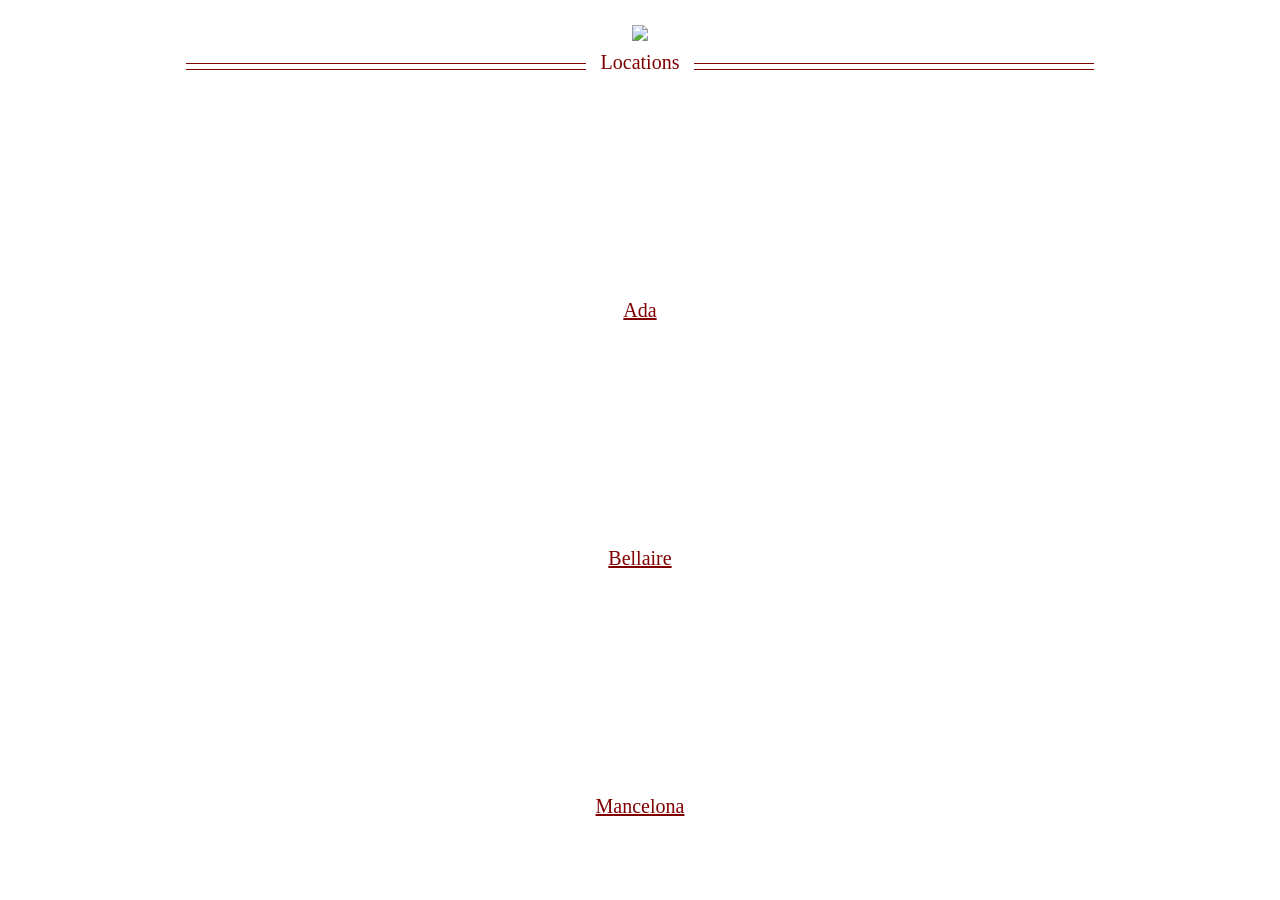
==== commit 1d6f2262: "Add files via upload" ====
--- a/index.html
+++ b/index.html
@@ -1,3178 +1,57 @@
-<!DOCTYPE html>
-<html lang="en">
-<head>
-<meta charset="UTF-8">
-<meta name="viewport" content="width=device-width, initial-scale=1.0">
-<title>Pizza Shop — Menu</title>
-<link rel="preconnect" href="https://fonts.googleapis.com">
-<link href="https://fonts.googleapis.com/css2?family=Anton&family=Space+Grotesk:wght@500;700&family=Space+Mono:wght@400;700&family=Work+Sans:wght@400;500;600;700;800&display=swap" rel="stylesheet">
-<style>
-  :root{
-    --black:#0a0a0b;
-    --panel:#171513;
-    --panel-2:#211e1b;
-    --orange:#ff5a1f;
-    --orange-deep:#c7401a;
-    --amber:#ffb238;
-    --cream:#f4eee1;
-    --muted:#9c9284;
-    --line:rgba(244,238,225,0.12);
-    --radius:4px;
-  }
-  *{box-sizing:border-box;}
-  html{scroll-behavior:smooth;}
-  body{
-    margin:0;
-    background:var(--black);
-    color:var(--cream);
-    font-family:'Work Sans', sans-serif;
-    -webkit-font-smoothing:antialiased;
-  }
-  h1,h2,h3, .display{
-    font-family:'Anton', sans-serif;
-    text-transform:uppercase;
-    letter-spacing:0.03em;
-    font-weight:400;
-    margin:0;
-  }
-  .mono{font-family:'Space Mono', monospace;}
-
-  /* ---------- checker strip (signature texture, used sparingly) ---------- */
-  .checker-strip{
-    height:10px;
-    width:100%;
-    background-image:
-      linear-gradient(45deg, var(--orange) 25%, transparent 25%, transparent 75%, var(--orange) 75%, var(--orange)),
-      linear-gradient(45deg, var(--orange) 25%, transparent 25%, transparent 75%, var(--orange) 75%, var(--orange));
-    background-size:14px 14px;
-    background-position:0 0, 7px 7px;
-    background-color:var(--black);
-    opacity:0.9;
-  }
-
-  /* ---------- header ---------- */
-  header.site-header{
-    position:relative;
-    display:flex;
-    align-items:flex-start;
-    justify-content:space-between;
-    padding:22px 32px 18px;
-    background:var(--black);
-    gap:20px;
-    flex-wrap:wrap;
-  }
-  .brand{
-    display:flex;
-    align-items:center;
-    gap:16px;
-  }
-  .logo-box{
-    width:118px;
-    height:118px;
-    border:none;
-    border-radius:var(--radius);
-    display:flex;
-    align-items:center;
-    justify-content:center;
-    flex-shrink:0;
-    cursor:pointer;
-    position:relative;
-    overflow:hidden;
-    background:var(--black);
-    transition:background-color .2s ease;
-  }
-  .logo-box:hover{background-color:var(--panel);}
-  .logo-box img{width:100%;height:100%;object-fit:cover;display:block;}
-  .logo-box .logo-hint{
-    font-size:9px;
-    text-align:center;
-    color:var(--muted);
-    line-height:1.3;
-    padding:4px;
-    text-transform:uppercase;
-    letter-spacing:.05em;
-  }
-  .logo-remove{
-    position:absolute;
-    top:2px; right:2px;
-    background:var(--black);
-    color:var(--cream);
-    border:none;
-    width:18px;height:18px;
-    border-radius:50%;
-    font-size:11px;
-    line-height:1;
-    cursor:pointer;
-    display:none;
-  }
-  .logo-box.has-logo:hover .logo-remove{display:block;}
-
-  .brand-text .shop-name{
-    font-family:'Space Grotesk', sans-serif;
-    font-weight:700;
-    letter-spacing:.01em;
-    font-size:clamp(28px, 4vw, 40px);
-    color:var(--cream);
-    outline:none;
-  }
-  .brand-text .tagline{
-    color:var(--orange);
-    font-size:16px;
-    letter-spacing:.12em;
-    text-transform:uppercase;
-    margin-top:4px;
-    outline:none;
-  }
-
-  .header-holiday-message{
-    display:none;
-    position:absolute;
-    left:50%;
-    top:50%;
-    transform:translate(-50%,-50%);
-    text-align:center;
-    font-family:'Anton', sans-serif;
-    text-transform:uppercase;
-    letter-spacing:.04em;
-    font-size:30px;
-    color:var(--cream);
-    white-space:nowrap;
-    padding:10px 8px;
-  }
-  .header-holiday-message.active{display:block;}
-  .header-holiday-message.theme-starwars{
-    color:#fff;
-    text-shadow:0 0 8px rgba(255,255,255,0.55), 0 0 18px rgba(120,170,255,0.5);
-  }
-  .header-holiday-message.theme-veteransday{
-    color:var(--amber);
-    text-shadow:0 0 10px rgba(138,154,91,0.4);
-    font-size:36px;
-  }
-  .header-holiday-text{
-    position:relative;
-    z-index:2;
-  }
-  .header-sabers{
-    position:absolute;
-    inset:0;
-    pointer-events:none;
-    z-index:1;
-  }
-  .header-sabers .saber{
-    position:absolute;
-    top:50%;
-    left:50%;
-    width:150%;
-    max-width:260px;
-    height:4px;
-    border-radius:3px;
-  }
-  .header-saber-red{
-    background:linear-gradient(90deg, rgba(255,59,59,0) 0%, #ff3b3b 20%, #ff3b3b 80%, rgba(255,59,59,0) 100%);
-    box-shadow:0 0 12px 3px rgba(255,59,59,0.7);
-    transform:translate(-50%,-50%) rotate(38deg);
-  }
-  .header-saber-blue{
-    background:linear-gradient(90deg, rgba(60,160,255,0) 0%, #3ca0ff 20%, #3ca0ff 80%, rgba(60,160,255,0) 100%);
-    box-shadow:0 0 12px 3px rgba(60,160,255,0.7);
-    transform:translate(-50%,-50%) rotate(-38deg);
-  }
-  @media (max-width:900px){
-    .header-holiday-message{
-      position:static;
-      transform:none;
-      order:3;
-      flex-basis:100%;
-      white-space:normal;
-      font-size:22px;
-      margin-top:4px;
-    }
-    .header-holiday-message.theme-veteransday{font-size:26px;}
-    .header-sabers .saber{max-width:170px;}
-  }
-  .contact-info{
-    text-align:right;
-    font-size:16px;
-    line-height:1.7;
-  }
-  .contact-info .phone{
-    display:block;
-    color:var(--amber);
-    font-family:'Space Mono', monospace;
-    font-size:25px;
-    font-weight:700;
-    outline:none;
-  }
-  .contact-info .hours-label{
-    color:var(--muted);
-    font-size:12px;
-    text-transform:uppercase;
-    letter-spacing:.12em;
-    margin-top:8px;
-  }
-  .contact-info .hours{
-    color:var(--cream);
-    font-size:17px;
-    outline:none;
-    white-space:pre-line;
-  }
-
-  /* ---------- specials ribbon (signature element) ---------- */
-  .specials-ribbon{
-    position:relative;
-    background:linear-gradient(100deg, rgba(255,90,31,0.16), rgba(255,90,31,0) 55%), var(--panel);
-    border-top:3px solid var(--orange);
-    border-bottom:3px solid var(--orange);
-    padding:26px 32px;
-    display:flex;
-    align-items:center;
-    gap:22px;
-    overflow:hidden;
-  }
-  .specials-ribbon::before{
-    content:"";
-    position:absolute;
-    inset:0;
-    background:repeating-linear-gradient(135deg, rgba(255,178,56,0.09) 0 18px, transparent 18px 36px);
-    pointer-events:none;
-  }
-  .special-stamp{
-    flex-shrink:0;
-    background:var(--orange);
-    color:var(--black);
-    border:none;
-    padding:10px 20px;
-    transform:rotate(-3deg);
-    font-family:'Anton', sans-serif;
-    text-transform:uppercase;
-    font-size:17px;
-    letter-spacing:.06em;
-    white-space:nowrap;
-    border-radius:4px;
-    box-shadow:0 0 0 3px var(--black), 0 0 18px rgba(255,90,31,0.55);
-    animation:stampPulse 2.4s ease-in-out infinite;
-  }
-  @keyframes stampPulse{
-    0%,100%{transform:rotate(-3deg) scale(1);}
-    50%{transform:rotate(-3deg) scale(1.06);}
-  }
-  .special-text-wrap{
-    position:relative;
-    flex:1;
-    min-height:54px;
-    overflow:hidden;
-  }
-  .special-text{
-    position:absolute;
-    inset:0;
-    display:flex;
-    align-items:center;
-    gap:16px;
-    color:var(--cream);
-    font-size:27px;
-    font-weight:700;
-    opacity:0;
-    transform:translateY(6px);
-    transition:opacity .5s ease, transform .5s ease;
-  }
-  .special-text .special-copy{flex:1; min-width:0;}
-  .special-price-badge{
-    flex-shrink:0;
-    background:var(--amber);
-    color:var(--black);
-    font-family:'Space Mono', monospace;
-    font-weight:700;
-    font-size:26px;
-    padding:10px 20px;
-    border-radius:8px;
-    box-shadow:0 3px 0 var(--orange-deep), 0 0 14px rgba(255,178,56,0.4);
-    white-space:nowrap;
-    animation:badgeGlow 2.4s ease-in-out infinite;
-  }
-  @keyframes badgeGlow{
-    0%,100%{box-shadow:0 3px 0 var(--orange-deep), 0 0 8px rgba(255,178,56,0.3);}
-    50%{box-shadow:0 3px 0 var(--orange-deep), 0 0 22px rgba(255,178,56,0.75);}
-  }
-  .special-text.active{opacity:1; transform:translateY(0);}
-  .specials-ribbon.empty .special-text{color:var(--muted); font-weight:400; font-style:italic;}
-  .specials-decor{
-    position:absolute;
-    inset:0;
-    overflow:visible;
-    pointer-events:none;
-    z-index:3;
-  }
-  .specials-decor .pop{
-    position:absolute;
-    animation-name:specialPop;
-    animation-timing-function:ease-in-out;
-    animation-iteration-count:infinite;
-    filter:drop-shadow(0 3px 6px rgba(0,0,0,0.5));
-  }
-  @keyframes specialPop{
-    0%,100%{transform:translateY(0) rotate(var(--pop-rot,0deg)) scale(1);}
-    50%{transform:translateY(-10px) rotate(var(--pop-rot,0deg)) scale(1.12);}
-  }
-  @media (prefers-reduced-motion: reduce){
-    .special-stamp, .special-price-badge{animation:none;}
-    .special-text{transition:none;}
-    .specials-decor .pop{animation:none;}
-  }
-
-  /* ---------- tabs ---------- */
-  nav.tabs{
-    position:sticky;
-    top:0;
-    z-index:20;
-    display:flex;
-    flex-wrap:wrap;
-    background:var(--black);
-    border-bottom:2px solid var(--orange);
-    padding:0 24px;
-  }
-  nav.tabs button{
-    background:none;
-    border:none;
-    color:var(--muted);
-    font-family:'Anton', sans-serif;
-    text-transform:uppercase;
-    letter-spacing:.04em;
-    font-size:18px;
-    padding:20px 24px;
-    cursor:pointer;
-    position:relative;
-    transition:color .15s ease;
-  }
-  nav.tabs button:hover{color:var(--cream);}
-  nav.tabs button.active{color:var(--black);}
-  nav.tabs button.active::before{
-    content:"";
-    position:absolute;
-    inset:0;
-    background:var(--orange);
-    z-index:-1;
-  }
-
-  /* ---------- main content ---------- */
-  main{
-    max-width:1100px;
-    margin:0 auto;
-    padding:36px 24px 100px;
-  }
-  .category-panel{display:none;}
-  .category-panel.active{display:block; animation:fadeIn .3s ease;}
-  @keyframes fadeIn{from{opacity:0; transform:translateY(6px);} to{opacity:1; transform:translateY(0);}}
-
-  .category-intro{
-    margin-bottom:26px;
-  }
-  .category-intro h2{
-    font-size:clamp(26px,4vw,34px);
-    color:var(--cream);
-  }
-  .category-intro .sub{
-    color:var(--muted);
-    font-size:14px;
-    margin-top:6px;
-  }
-
-  /* base cheese pizza pricing block */
-  .base-price-card{
-    background:var(--panel);
-    border:1px solid var(--line);
-    border-radius:var(--radius);
-    padding:22px 24px;
-    margin-bottom:30px;
-  }
-  .base-price-card h3{
-    color:var(--orange);
-    font-size:19px;
-    margin-bottom:14px;
-  }
-  .size-grid{
-    display:grid;
-    grid-template-columns:repeat(4, 1fr);
-    gap:10px;
-  }
-  .size-cell{
-    background:var(--panel-2);
-    border:1px solid var(--line);
-    border-radius:var(--radius);
-    text-align:center;
-    padding:12px 6px;
-  }
-  .size-cell .size-label{
-    font-size:16px;
-    font-weight:700;
-    color:var(--cream);
-    text-transform:uppercase;
-    letter-spacing:.06em;
-  }
-  .size-cell .size-slices{
-    font-size:14px;
-    font-weight:600;
-    color:var(--muted);
-    margin-top:3px;
-    text-transform:none;
-    letter-spacing:.02em;
-  }
-  .size-cell .size-price{
-    font-family:'Space Mono', monospace;
-    color:var(--amber);
-    font-size:22px;
-    font-weight:700;
-    letter-spacing:.015em;
-    margin-top:6px;
-    outline:none;
-  }
-
-  /* toppings / extras list */
-  .list-block h3{
-    color:var(--orange);
-    font-size:17px;
-    margin:26px 0 10px;
-    padding-top:10px;
-    border-top:1px solid var(--line);
-  }
-  .simple-list{
-    list-style:none;
-    margin:0; padding:0;
-    display:block;
-    columns:2;
-    column-gap:32px;
-  }
-  .simple-list li{
-    display:flex;
-    align-items:center;
-    justify-content:space-between;
-    gap:10px;
-    padding:13px 4px;
-    border-bottom:1px solid var(--line);
-    break-inside:avoid;
-    position:relative;
-  }
-  .simple-list li .item-name{
-    outline:none;
-    font-size:18px;
-  }
-  .simple-list li .item-price{
-    font-family:'Space Mono',monospace;
-    color:var(--amber);
-    flex-shrink:0;
-    outline:none;
-  }
-  @media (max-width:640px){
-    .simple-list{columns:1;}
-    .specials-ribbon{padding:18px 16px; gap:12px;}
-    .special-stamp{font-size:12px; padding:7px 12px;}
-    .special-text-wrap{min-height:64px;}
-    .special-text{
-      font-size:17px;
-      gap:10px;
-      flex-wrap:wrap;
-      align-items:flex-start;
-    }
-    .special-price-badge{font-size:17px; padding:6px 12px;}
-  }
-
-  /* product cards: combination pizzas / salads / subs / pasta / desserts */
-  .product-grid{
-    display:grid;
-    grid-template-columns:repeat(auto-fill, minmax(min(320px, 100%), 1fr));
-    gap:20px;
-  }
-  .product-card{
-    background:var(--panel);
-    border:1px solid var(--line);
-    border-radius:var(--radius);
-    padding:28px 26px 26px;
-    position:relative;
-  }
-  .product-card-tag{
-    position:absolute;
-    top:-14px;
-    left:18px;
-    background:var(--amber);
-    color:var(--black);
-    font-family:'Anton', sans-serif;
-    text-transform:uppercase;
-    letter-spacing:.06em;
-    font-size:14px;
-    padding:6px 16px;
-    border-radius:5px;
-    transform:rotate(-3deg);
-    box-shadow:0 4px 10px rgba(0,0,0,0.5), 0 0 0 2px var(--black);
-    outline:none;
-    cursor:default;
-    z-index:2;
-  }
-  body.edit-mode .product-card-tag{cursor:text;}
-  .add-tag-btn{
-    display:none;
-    position:absolute;
-    top:-14px;
-    left:18px;
-    background:var(--panel);
-    border:1px dashed var(--line);
-    color:var(--muted);
-    font-size:11px;
-    text-transform:uppercase;
-    letter-spacing:.04em;
-    padding:5px 12px;
-    border-radius:5px;
-    cursor:pointer;
-    z-index:2;
-  }
-  .add-tag-btn:hover{border-color:var(--orange); color:var(--orange);}
-  body.edit-mode .add-tag-btn{display:block;}
-
-  .bestseller-tag{
-    position:absolute;
-    top:-14px;
-    right:18px;
-    background:var(--amber);
-    color:var(--black);
-    border:none;
-    font-family:'Anton', sans-serif;
-    font-weight:400;
-    text-transform:uppercase;
-    letter-spacing:.04em;
-    font-size:13px;
-    padding:7px 16px 7px 14px;
-    border-radius:999px;
-    box-shadow:0 4px 12px rgba(0,0,0,0.55), 0 0 0 2px var(--black);
-    outline:none;
-    cursor:default;
-    z-index:2;
-    display:flex;
-    align-items:center;
-    gap:6px;
-  }
-  .bestseller-tag::before{content:"★"; font-size:14px;}
-  body.edit-mode .bestseller-tag{cursor:pointer;}
-  .bestseller-tag .remove-bestseller{
-    display:none;
-    margin-left:2px;
-    color:var(--black);
-    opacity:.6;
-    font-size:15px;
-    line-height:1;
-  }
-  body.edit-mode .bestseller-tag .remove-bestseller{display:inline;}
-  .bestseller-tag:hover .remove-bestseller{opacity:1;}
-  .add-bestseller-btn{
-    display:none;
-    position:absolute;
-    top:-14px;
-    right:18px;
-    background:var(--panel);
-    border:1px dashed var(--line);
-    color:var(--muted);
-    font-size:11px;
-    text-transform:uppercase;
-    letter-spacing:.04em;
-    padding:5px 12px;
-    border-radius:999px;
-    cursor:pointer;
-    z-index:2;
-  }
-  .add-bestseller-btn:hover{border-color:var(--amber); color:var(--amber);}
-  body.edit-mode .add-bestseller-btn{display:block;}
-  .product-card .item-name{
-    font-family:'Anton', sans-serif;
-    text-transform:uppercase;
-    font-size:21px;
-    color:var(--cream);
-    letter-spacing:.02em;
-    outline:none;
-    display:block;
-  }
-  .product-card .item-desc{
-    color:var(--muted);
-    font-size:16px;
-    margin-top:10px;
-    line-height:1.6;
-    min-height:18px;
-    outline:none;
-    display:block;
-  }
-  .product-card .price-row{
-    display:grid;
-    grid-template-columns:repeat(2, minmax(0,1fr));
-    grid-auto-rows:auto;
-    row-gap:16px;
-    column-gap:14px;
-    margin-top:22px;
-    border-top:1px solid var(--line);
-    padding-top:18px;
-  }
-  .product-card .price-row .pc{
-    text-align:center;
-    min-width:0;
-  }
-  .product-card .price-row .pc .sz{
-    display:block;
-    font-size:16px;
-    font-weight:700;
-    color:var(--cream);
-    text-transform:uppercase;
-  }
-  .product-card .price-row .pc .slices{
-    display:block;
-    font-size:14px;
-    font-weight:600;
-    color:var(--muted);
-    margin-top:3px;
-  }
-  .product-card .price-row .pc .pr{
-    display:block;
-    font-family:'Space Mono',monospace;
-    color:var(--amber);
-    font-size:19px;
-    font-weight:700;
-    letter-spacing:.01em;
-    margin-top:6px;
-    outline:none;
-    white-space:nowrap;
-  }
-  .product-card.single-price .footer-row{
-    display:flex;
-    justify-content:space-between;
-    align-items:center;
-    margin-top:20px;
-    border-top:1px solid var(--line);
-    padding-top:16px;
-  }
-  .product-card.single-price .footer-row .pr{
-    font-family:'Space Mono',monospace;
-    color:var(--amber);
-    font-size:23px;
-    font-weight:700;
-    letter-spacing:.015em;
-    outline:none;
-  }
-
-  .remove-item-btn{
-    position:absolute;
-    top:8px; right:8px;
-    background:var(--orange-deep);
-    color:var(--cream);
-    border:none;
-    width:20px; height:20px;
-    border-radius:50%;
-    font-size:12px;
-    line-height:1;
-    cursor:pointer;
-    display:none;
-  }
-  body.edit-mode .remove-item-btn{display:block;}
-  body.edit-mode [contenteditable="true"]{
-    box-shadow:0 0 0 1px var(--orange) inset;
-    background:rgba(255,90,31,0.06);
-    border-radius:2px;
-  }
-  .add-item-btn{
-    display:none;
-    background:transparent;
-    border:2px dashed var(--line);
-    color:var(--muted);
-    border-radius:var(--radius);
-    padding:16px;
-    font-family:'Anton',sans-serif;
-    text-transform:uppercase;
-    letter-spacing:.05em;
-    font-size:13px;
-    cursor:pointer;
-    width:100%;
-    margin-top:16px;
-  }
-  .add-item-btn:hover{border-color:var(--orange); color:var(--orange);}
-  body.edit-mode .add-item-btn{display:block;}
-
-  /* ---------- owner tools ---------- */
-  .owner-fab{
-    position:fixed;
-    bottom:22px; right:22px;
-    width:52px; height:52px;
-    border-radius:50%;
-    background:var(--orange);
-    color:var(--black);
-    border:none;
-    font-size:22px;
-    cursor:pointer;
-    box-shadow:0 4px 16px rgba(0,0,0,0.4);
-    z-index:50;
-  }
-  .owner-panel{
-    position:fixed;
-    bottom:86px; right:22px;
-    width:380px;
-    max-width:calc(100vw - 44px);
-    max-height:70vh;
-    overflow-y:auto;
-    background:var(--panel);
-    border:1px solid var(--line);
-    border-radius:8px;
-    box-shadow:0 10px 40px rgba(0,0,0,0.6);
-    padding:18px;
-    z-index:50;
-    display:none;
-  }
-  .owner-panel.open{display:block;}
-  .owner-panel h4{
-    color:var(--orange);
-    font-family:'Anton',sans-serif;
-    text-transform:uppercase;
-    font-size:15px;
-    margin-bottom:10px;
-  }
-  .owner-panel .day-row{margin-bottom:14px;}
-  .owner-panel .day-row label{
-    display:block;
-    font-size:11px;
-    color:var(--muted);
-    text-transform:uppercase;
-    letter-spacing:.06em;
-    margin-bottom:6px;
-  }
-  .special-row{
-    display:flex;
-    gap:6px;
-    margin-bottom:6px;
-    align-items:center;
-  }
-  .special-row input[type="text"]{
-    flex:1;
-    min-width:0;
-    background:var(--panel-2);
-    border:1px solid var(--line);
-    color:var(--cream);
-    border-radius:4px;
-    padding:7px 8px;
-    font-family:'Work Sans',sans-serif;
-    font-size:12.5px;
-  }
-  .special-row input[type="text"]::placeholder{color:var(--muted);}
-  .special-row .price-input-wrap{
-    display:flex;
-    align-items:center;
-    background:var(--panel-2);
-    border:1px solid var(--line);
-    border-radius:6px;
-    padding:0 10px;
-    flex-shrink:0;
-  }
-  .special-row .price-input-wrap span{
-    color:var(--muted);
-    font-size:15px;
-  }
-  .special-row input[type="number"]{
-    width:78px;
-    background:transparent;
-    border:none;
-    color:var(--amber);
-    font-family:'Space Mono',monospace;
-    font-size:16px;
-    font-weight:700;
-    padding:11px 4px;
-    -moz-appearance:textfield;
-  }
-  .special-row input[type="number"]::-webkit-outer-spin-button,
-  .special-row input[type="number"]::-webkit-inner-spin-button{
-    -webkit-appearance:none; margin:0;
-  }
-  .special-row .remove-special-btn{
-    flex-shrink:0;
-    background:var(--orange-deep);
-    color:var(--cream);
-    border:none;
-    width:22px; height:22px;
-    border-radius:50%;
-    font-size:13px;
-    line-height:1;
-    cursor:pointer;
-  }
-  .add-special-btn{
-    background:transparent;
-    border:1px dashed var(--line);
-    color:var(--muted);
-    border-radius:4px;
-    padding:6px 10px;
-    font-size:11px;
-    text-transform:uppercase;
-    letter-spacing:.06em;
-    cursor:pointer;
-    width:100%;
-  }
-  .add-special-btn:hover{border-color:var(--orange); color:var(--orange);}
-  .owner-panel .hint{
-    font-size:11px;
-    color:var(--muted);
-    margin-bottom:14px;
-    line-height:1.4;
-  }
-  .owner-panel .divider{
-    border-top:1px solid var(--line);
-    margin:16px 0;
-  }
-  .toggle-row{
-    display:flex;
-    align-items:center;
-    justify-content:space-between;
-    margin-bottom:10px;
-  }
-  .switch{
-    position:relative;
-    width:42px; height:22px;
-    background:var(--panel-2);
-    border:1px solid var(--line);
-    border-radius:20px;
-    cursor:pointer;
-    flex-shrink:0;
-  }
-  .switch .knob{
-    position:absolute;
-    top:2px; left:2px;
-    width:16px; height:16px;
-    border-radius:50%;
-    background:var(--muted);
-    transition:transform .2s ease, background .2s ease;
-  }
-  .switch.on{background:rgba(255,90,31,0.25); border-color:var(--orange);}
-  .switch.on .knob{transform:translateX(20px); background:var(--orange);}
-  .btn{
-    width:100%;
-    background:var(--orange);
-    color:var(--black);
-    border:none;
-    padding:10px;
-    border-radius:4px;
-    font-family:'Anton',sans-serif;
-    text-transform:uppercase;
-    letter-spacing:.04em;
-    font-size:13px;
-    cursor:pointer;
-    margin-top:6px;
-  }
-  .btn:hover{background:var(--amber);}
-  .btn.secondary{
-    background:transparent;
-    color:var(--muted);
-    border:1px solid var(--line);
-  }
-  .theme-select{
-    width:100%;
-    background:var(--panel-2);
-    border:1px solid var(--line);
-    color:var(--cream);
-    border-radius:4px;
-    padding:9px 10px;
-    font-family:'Work Sans',sans-serif;
-    font-size:13px;
-    margin-top:2px;
-  }
-  .price-disclaimer{
-    margin-top:36px;
-    padding-top:18px;
-    border-top:1px solid var(--line);
-    color:var(--muted);
-    font-size:12px;
-    font-style:italic;
-    text-align:center;
-  }
-  .holiday-decor{
-    position:fixed;
-    inset:0;
-    pointer-events:none;
-    overflow:hidden;
-    z-index:40;
-  }
-  .holiday-decor .particle{
-    position:absolute;
-    top:-10vh;
-    will-change:transform, opacity;
-    animation-name:holidayFall;
-    animation-timing-function:linear;
-    animation-iteration-count:1;
-    animation-fill-mode:forwards;
-  }
-  @keyframes holidayFall{
-    0%{transform:translateY(0) rotate(0deg); opacity:0;}
-    8%{opacity:1;}
-    92%{opacity:1;}
-    100%{transform:translateY(115vh) rotate(360deg); opacity:0;}
-  }
-  @media (prefers-reduced-motion: reduce){
-    .holiday-decor{display:none;}
-  }
-  .fireworks-layer{
-    position:fixed;
-    inset:0;
-    pointer-events:none;
-    overflow:hidden;
-    z-index:45;
-  }
-  .firework-dot{
-    position:absolute;
-    width:6px;
-    height:6px;
-    border-radius:50%;
-    box-shadow:0 0 6px 1px currentColor;
-    animation:fireworkBurst 1.1s ease-out forwards;
-  }
-  @keyframes fireworkBurst{
-    0%{transform:translate(0,0) scale(1); opacity:1;}
-    100%{transform:translate(var(--dx), var(--dy)) scale(0.3); opacity:0;}
-  }
-  .split-bg-layer{
-    position:fixed;
-    inset:0;
-    pointer-events:none;
-    z-index:39;
-  }
-  .ship-flyby{
-    position:fixed;
-    left:-8vw;
-    font-size:44px;
-    z-index:46;
-    pointer-events:none;
-    animation:shipFly 3.4s linear forwards;
-    filter:drop-shadow(0 0 12px rgba(255,255,255,0.55));
-  }
-  @keyframes shipFly{
-    0%{transform:translate(0,0) rotate(-6deg); opacity:0;}
-    8%{opacity:1;}
-    90%{opacity:1;}
-    100%{transform:translate(118vw, -8vh) rotate(-6deg); opacity:0;}
-  }
-  .ship-flyby-reverse{
-    left:auto;
-    right:-8vw;
-    animation-name:shipFlyReverse;
-  }
-  @keyframes shipFlyReverse{
-    0%{transform:translate(0,0) rotate(6deg); opacity:0;}
-    8%{opacity:1;}
-    90%{opacity:1;}
-    100%{transform:translate(-118vw, 8vh) rotate(6deg); opacity:0;}
-  }
-  @media (prefers-reduced-motion: reduce){
-    .ship-flyby{display:none;}
-  }
-  .save-toast{
-    position:fixed;
-    bottom:22px; left:50%;
-    transform:translate(-50%, 20px);
-    background:var(--amber);
-    color:var(--black);
-    padding:10px 18px;
-    border-radius:4px;
-    font-weight:700;
-    font-size:13px;
-    opacity:0;
-    transition:opacity .25s ease, transform .25s ease;
-    pointer-events:none;
-    z-index:60;
-  }
-  .save-toast.show{opacity:1; transform:translate(-50%,0);}
-
-  footer{
-    text-align:center;
-    padding:34px 20px 28px;
-    color:var(--muted);
-    font-size:13px;
-    border-top:1px solid var(--line);
-  }
-  footer .footer-address{
-    color:var(--cream);
-    font-size:14px;
-    letter-spacing:.01em;
-    margin-bottom:16px;
-  }
-  footer .footer-address .divider-dot{
-    color:var(--orange);
-    margin:0 10px;
-  }
-  footer .footer-links{
-    display:flex;
-    flex-wrap:wrap;
-    justify-content:center;
-    gap:22px;
-  }
-  footer .footer-links a{
-    color:var(--muted);
-    text-decoration:none;
-    text-transform:uppercase;
-    font-size:11px;
-    letter-spacing:.1em;
-    transition:color .15s ease;
-  }
-  footer .footer-social{
-    display:flex;
-    flex-direction:column;
-    align-items:center;
-    gap:14px;
-    margin-bottom:24px;
-  }
-  footer .fb-link{
-    display:inline-flex;
-    color:var(--cream);
-    transition:color .15s ease, transform .15s ease;
-  }
-  footer .fb-link:hover{color:var(--orange); transform:translateY(-1px);}
-  footer .fb-link svg{width:30px; height:30px;}
-  .footer-logo-box{
-    width:74px;
-    height:74px;
-  }
-  .footer-logo-box .logo-hint{font-size:8px;}
-  footer .footer-links a:hover{color:var(--orange);}
-  footer .footer-copyright{
-    margin-top:20px;
-    padding-top:16px;
-    border-top:1px solid var(--line);
-    color:var(--muted);
-    font-size:11px;
-    letter-spacing:.02em;
-  }
-
-  .footer-modal-overlay{
-    position:fixed;
-    inset:0;
-    background:rgba(0,0,0,0.65);
-    display:none;
-    align-items:center;
-    justify-content:center;
-    z-index:100;
-    padding:20px;
-  }
-  .footer-modal-overlay.open{display:flex;}
-  .footer-modal{
-    background:var(--panel);
-    border:1px solid var(--line);
-    border-radius:8px;
-    max-width:560px;
-    width:100%;
-    max-height:80vh;
-    overflow-y:auto;
-    padding:30px 32px;
-    box-shadow:0 20px 60px rgba(0,0,0,0.6);
-    position:relative;
-  }
-  .footer-modal-close{
-    position:absolute;
-    top:14px; right:14px;
-    background:transparent;
-    border:none;
-    color:var(--muted);
-    font-size:22px;
-    line-height:1;
-    cursor:pointer;
-  }
-  .footer-modal-close:hover{color:var(--orange);}
-  .footer-modal h3{
-    color:var(--orange);
-    font-size:24px;
-    margin-bottom:16px;
-    padding-right:20px;
-  }
-  .footer-modal .footer-modal-body{
-    color:var(--cream);
-    font-size:14.5px;
-    line-height:1.7;
-    white-space:pre-line;
-    outline:none;
-  }
-  .footer-modal .edit-note{
-    margin-top:18px;
-    padding-top:14px;
-    border-top:1px solid var(--line);
-    color:var(--muted);
-    font-size:11px;
-    font-style:italic;
-    display:none;
-  }
-  body.edit-mode .footer-modal .edit-note{display:block;}
-  .apply-link-row{margin-top:18px;}
-  .footer-modal-apply-link{
-    display:inline-block;
-    background:var(--orange);
-    color:var(--black);
-    font-family:'Anton', sans-serif;
-    text-transform:uppercase;
-    letter-spacing:.04em;
-    font-size:13px;
-    padding:12px 22px;
-    border-radius:4px;
-    text-decoration:none;
-  }
-  .footer-modal-apply-link:hover{background:var(--amber);}
-  .apply-url-editor{
-    display:none;
-    margin-top:12px;
-  }
-  body.edit-mode .apply-url-editor{display:block;}
-  .apply-url-editor label{
-    display:block;
-    font-size:11px;
-    color:var(--muted);
-    text-transform:uppercase;
-    letter-spacing:.06em;
-    margin-bottom:5px;
-  }
-  .apply-url-editor input{
-    width:100%;
-    background:var(--panel-2);
-    border:1px solid var(--line);
-    color:var(--cream);
-    border-radius:4px;
-    padding:9px 10px;
-    font-family:'Work Sans',sans-serif;
-    font-size:13px;
-  }
-  @media (max-width:640px){
-    footer .footer-address{display:flex; flex-direction:column; gap:6px;}
-    footer .footer-address .divider-dot{display:none;}
-  }
-
-  @media (max-width:640px){
-    header.site-header{padding:18px 16px;}
-    .contact-info{text-align:left; order:3; width:100%;}
-    nav.tabs{padding:0 10px;}
-    nav.tabs button{padding:14px 14px; font-size:14px;}
-    .size-grid{grid-template-columns:repeat(2,1fr);}
-    main{padding:26px 14px 90px;}
-  }
-</style>
-</head>
-<body>
-<div class="holiday-decor" id="holidayDecor"></div>
-<div class="split-bg-layer" id="splitBgLayer"></div>
-
-<header class="site-header">
-  <div class="brand">
-    <div class="logo-box" id="logoBox" title="Click to add your logo">
-      <span class="logo-hint" id="logoHint">Add<br>Logo</span>
-      <button class="logo-remove" id="logoRemoveBtn" title="Remove logo">×</button>
-    </div>
-    <input type="file" id="logoInput" accept="image/*" style="display:none;">
-    <div class="brand-text">
-      <div class="shop-name display" contenteditable="false" id="shopName">Papa K's Pizza of Ada</div>
-      <div class="tagline" contenteditable="false" id="tagline">Wood-Fired &amp; Made Fresh Daily</div>
-    </div>
-  </div>
-  <div class="header-holiday-message" id="headerHolidayMessage">
-    <div class="header-sabers" id="headerSabers" style="display:none;">
-      <div class="saber header-saber-red"></div>
-      <div class="saber header-saber-blue"></div>
-    </div>
-    <span class="header-holiday-text" id="headerHolidayText"></span>
-  </div>
-  <div class="contact-info">
-    <span class="phone mono" contenteditable="false" id="phoneNumber">(616) 555-0142</span>
-    <div class="hours-label">Hours</div>
-    <div class="hours" contenteditable="false" id="hoursText">Mon–Thu: 11am – 9pm
-Fri–Sat: 11am – 10pm
-Sun: 12pm – 8pm</div>
-  </div>
-</header>
-
-<div class="checker-strip"></div>
-
-<div class="specials-ribbon" id="specialsRibbon">
-  <div class="specials-decor" id="specialsDecor"></div>
-  <div class="special-stamp">Today's Special</div>
-  <div class="special-text-wrap" id="specialTextWrap">
-    <!-- special-text items injected here -->
-  </div>
-</div>
-
-<nav class="tabs" id="tabsNav"></nav>
-
-<main id="mainContent"></main>
-
-<footer>
-  <div class="footer-social">
-    <a href="https://www.facebook.com/papaksofada/" class="fb-link" id="fbLink" aria-label="Visit our Facebook page" target="_blank" rel="noopener">
-      <svg viewBox="0 0 24 24" fill="currentColor" xmlns="http://www.w3.org/2000/svg">
-        <path d="M22 12.06C22 6.505 17.523 2 12 2S2 6.505 2 12.06c0 5.02 3.657 9.184 8.438 9.94v-7.03H7.898v-2.91h2.54V9.845c0-2.522 1.492-3.916 3.777-3.916 1.094 0 2.238.196 2.238.196v2.475h-1.26c-1.243 0-1.63.775-1.63 1.57v1.89h2.773l-.443 2.91h-2.33V22c4.78-.756 8.437-4.92 8.437-9.94z"/>
-      </svg>
-    </a>
-    <div class="logo-box footer-logo-box" id="footerLogoBox" title="Click to add a logo">
-      <span class="logo-hint" id="footerLogoHint">Add<br>Logo</span>
-      <button class="logo-remove" id="footerLogoRemoveBtn" title="Remove logo">×</button>
-    </div>
-    <input type="file" id="footerLogoInput" accept="image/*" style="display:none;">
-  </div>
-  <div class="footer-address">
-    <span>Papa K's of Ada</span><span class="divider-dot">|</span><span>497 Pettis Ave SE</span><span class="divider-dot">|</span><span>Ada, MI 49301</span><span class="divider-dot">|</span><span>616-682-2233</span>
-  </div>
-  <nav class="footer-links">
-    <a href="javascript:void(0)" data-page="about">About</a>
-    <a href="javascript:void(0)" data-page="career">Career</a>
-    <a href="javascript:void(0)" data-page="contact">Contact</a>
-    <a href="javascript:void(0)" data-page="privacy">Privacy</a>
-    <a href="javascript:void(0)" data-page="terms">Terms Of Use</a>
-  </nav>
-  <div class="footer-copyright">Copyright &copy; 2026 Papa K's of Ada. All rights reserved.</div>
-</footer>
-
-<div class="footer-modal-overlay" id="footerModalOverlay">
-  <div class="footer-modal">
-    <button class="footer-modal-close" id="footerModalClose" title="Close">×</button>
-    <h3 id="footerModalTitle"></h3>
-    <div class="footer-modal-body" id="footerModalBody"></div>
-    <div class="apply-link-row" id="applyLinkRow" style="display:none;">
-      <a href="#" class="footer-modal-apply-link" id="footerModalApplyLink" target="_blank" rel="noopener">Apply Online →</a>
-      <div class="apply-url-editor">
-        <label for="applyUrlInput">Application link URL (owner only)</label>
-        <input type="text" id="applyUrlInput" placeholder="https://...">
-      </div>
-    </div>
-    <div class="edit-note">Editing this page. Click into the text above to change it — it saves automatically.</div>
-  </div>
-</div>
-
-<button class="owner-fab" id="ownerFab" title="Owner tools">⚙</button>
-<div class="owner-panel" id="ownerPanel">
-  <h4>Daily Specials</h4>
-  <div class="hint">Add one or more specials per day with a description and price. The top banner shows whatever is set for today, rotating through multiple specials automatically, each with its own price called out. Saved on this device/browser.</div>
-  <div id="specialsForm"></div>
-  <button class="btn" id="saveSpecialsBtn">Save Specials</button>
-  <div class="divider"></div>
-  <div class="toggle-row">
-    <span>Edit menu items &amp; prices</span>
-    <div class="switch" id="editModeSwitch"><div class="knob"></div></div>
-  </div>
-  <div class="hint">Turn this on to click into any name, description, or price on the site and type over it — including adding or removing items. Changes save automatically to this device/browser.</div>
-  <div class="divider"></div>
-  <h4>Holiday Theme</h4>
-  <div class="hint">Adds festive floating decorations and a matching accent color. "Auto" picks the right theme based on today's date.</div>
-  <select id="holidayThemeSelect" class="theme-select">
-    <option value="auto">Auto (by date)</option>
-    <option value="none">None</option>
-    <option value="halloween">Halloween</option>
-    <option value="thanksgiving">Thanksgiving</option>
-    <option value="christmas">Christmas</option>
-    <option value="valentines">Valentine's Day</option>
-    <option value="stpatricks">St. Patrick's Day</option>
-    <option value="july4th">Fourth of July</option>
-    <option value="veteransday">Veterans Day</option>
-    <option value="starwars">May the 4th Be With You</option>
-  </select>
-  <div class="divider"></div>
-  <h4>Backup &amp; Transfer</h4>
-  <div class="hint">All edits save only to the browser/device you're using right now. Moving to a new browser, computer, or a live host? Export a backup here first, then import it there to bring everything over.</div>
-  <button class="btn secondary" id="exportBackupBtn">Export Backup File</button>
-  <button class="btn secondary" id="importBackupBtn">Import Backup File</button>
-  <input type="file" id="importBackupInput" accept="application/json" style="display:none;">
-  <div class="divider"></div>
-  <button class="btn secondary" id="resetDataBtn">Reset to defaults</button>
-</div>
-
-<div class="save-toast" id="saveToast">Saved</div>
-
-<script>
-(function(){
-  "use strict";
-
-  const SIZES = ['10"','12"','14"','16"'];
-  const SLICE_COUNTS = {'10"':'6 Slices', '12"':'8 Slices', '14"':'8 Slices', '16"':'10 Slices'};
-  const SALAD_SIZES = ['Small','Large'];
-  const PASTA_SIZES = ['Single','Family'];
-  const DAYS = ['Sunday','Monday','Tuesday','Wednesday','Thursday','Friday','Saturday'];
-
-  const LS_MENU = 'pizzashop_menu_v1';
-  const LS_SPECIALS = 'pizzashop_specials_v1';
-  const LS_LOGO = 'pizzashop_logo_v1';
-  const DEFAULT_LOGO_DATA = "[data-uri]";
-  const LS_FOOTER_LOGO = 'pizzashop_footer_logo_v1';
-  const DEFAULT_FOOTER_LOGO_DATA = "[data-uri]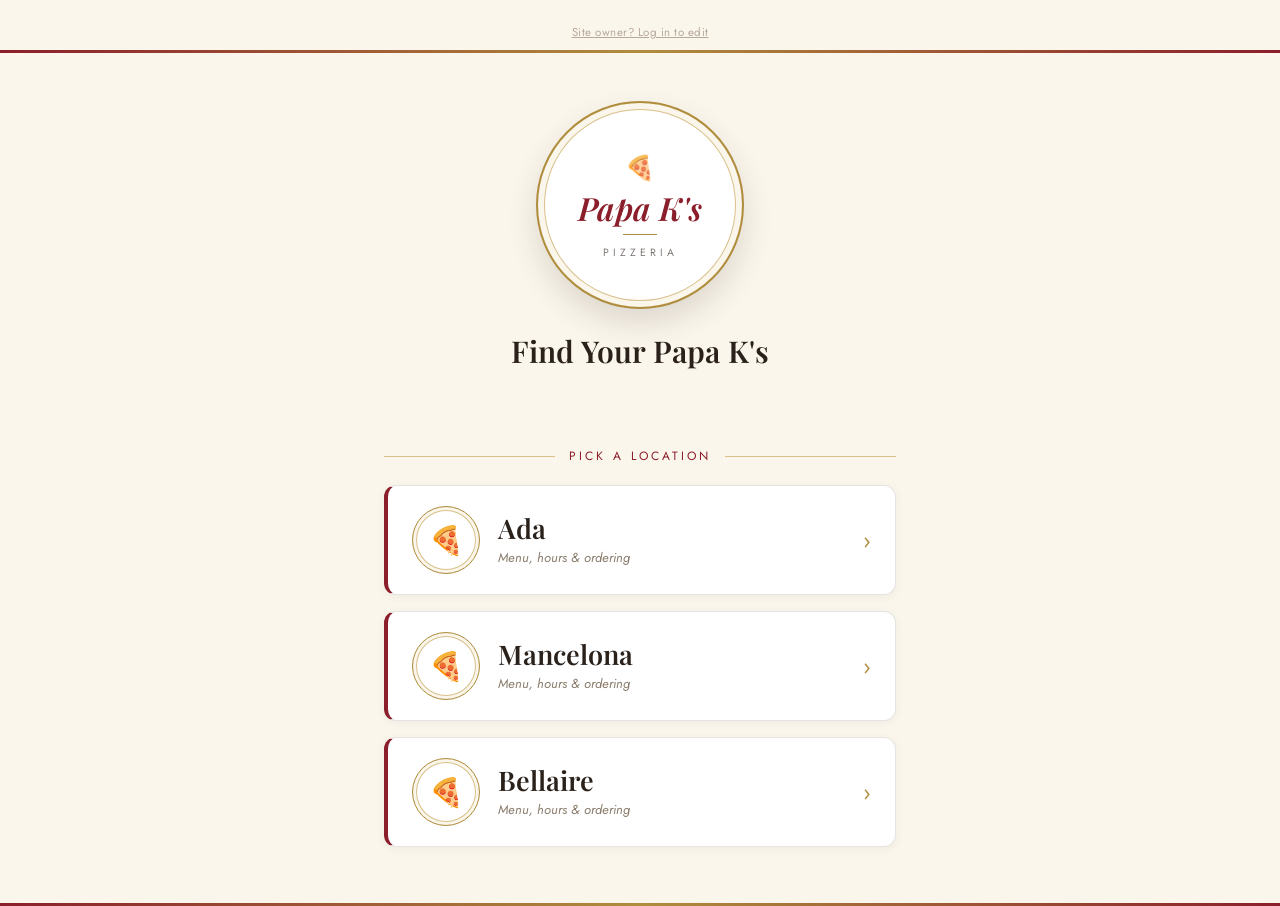
==== commit 5c5e8622: "Create index.html" ====
--- a/index.html
+++ b/index.html
@@ -1,57 +1,632 @@
-<!DOCTYPE html PUBLIC "-//W3C//DTD HTML 4.01 Transitional//EN" "http://www.w3.org/TR/html4/loose.dtd">
-<html>
-<head>
-    <link rel="stylesheet" type="text/css" href="location/pk-style.css">
-    <link rel="stylesheet" type="text/css" href="location/bootstrap.min.css">
-    <meta http-equiv="Content-Type" content="text/html; charset=ISO-8859-1">
-    <title>Papa K's Pizza - Pizza, Subs, Pasta and more</title>
-    <script type="text/javascript">
-
-        var _gaq = _gaq || [];
-        _gaq.push(['_setAccount', 'UA-29634505-1']);
-        _gaq.push(['_trackPageview']);
-
-        (function () {
-            var ga = document.createElement('script');
-            ga.type = 'text/javascript';
-            ga.async = true;
-            ga.src = ('https:' == document.location.protocol ? 'https://ssl' : 'http://www') + '.google-analytics.com/ga.js';
-            var s = document.getElementsByTagName('script')[0];
-            s.parentNode.insertBefore(ga, s);
-        })();
-
-    </script>
-</head>
-<body>
-<div class="col-full links">
-    <div class='row'>
-        <div class="col-md-auto col-sm-12 col-xs-12 papak-logo">
-            <img class='location_logo_img' src='about_image.png'>
-        </div>
-    </div>
-    <div class='row'>
-        <div class="col-md-12 col-sm-12 col-xs-12">
-            <p class="red_bar"><span>Locations</span></p>
-        </div>
-    </div>
-    <div class='row'>
-        <div class="col-md-4 col-sm-6 col-xs-12">
-            <iframe src="https://www.google.com/maps/embed/v1/place?key=AIzaSyAJTm40NUTt_vvN6TXKLUaPKFqAS-Pamv8&q=place_id:ChIJUcw56k5QGIgRSrFtpxJpz_4" width="300" height="200" frameborder="0" style="border:0" allowfullscreen></iframe>
-            <div class="location_link"><a class='location_link_style' href='http://ada.papakspizza.com'>Ada</a></div>
-        </div>
-        <div class="col-md-4 col-sm-6 col-xs-12">
-            <iframe src="https://www.google.com/maps/embed/v1/place?key=AIzaSyAJTm40NUTt_vvN6TXKLUaPKFqAS-Pamv8&q=place_id:ChIJ_w9LKSC0Sk0RsuajRnCvgWE" width="300" height="200" frameborder="0" style="border:0" allowfullscreen></iframe>
-            <div class="location_link"><a class='location_link_style' href='http://papaksofbellaire.com'>Bellaire</a></div>
-        </div>
-        <div class="col-md-4 col-sm-6 col-xs-12">
-            <iframe src="https://www.google.com/maps/embed/v1/place?key=AIzaSyAJTm40NUTt_vvN6TXKLUaPKFqAS-Pamv8&q=place_id:ChIJPxQVktmsSk0Rtv8sR6Lx3Wo" width="300" height="200" frameborder="0" style="border:0" allowfullscreen></iframe>
-            <div class="location_link"><a class='location_link_style' href='http://www.papaksinc.com'>Mancelona</a></div>
-        </div>
-    </div>
-</div>
-</div>
-</div>
-</div>
-</body>
-</html>
-
+<!DOCTYPE html>
+<html lang="en">
+<head>
+<meta charset="UTF-8">
+<meta name="viewport" content="width=device-width, initial-scale=1.0">
+<title>Papa K's Pizza — Choose Your Location</title>
+<link rel="preconnect" href="https://fonts.googleapis.com">
+<link href="https://fonts.googleapis.com/css2?family=Playfair+Display:ital,wght@0,500;0,600;0,700;1,600&family=Jost:wght@300;400;500;600&display=swap" rel="stylesheet">
+<style>
+  :root{
+    --red: #8B1E2B;
+    --red-dark: #6B141F;
+    --cream: #FBF6EC;
+    --ink: #2A211B;
+    --gold: #B08D3D;
+    --gold-soft: #D8C089;
+    --white: #FFFFFF;
+    --shadow: rgba(42,33,27,0.14);
+  }
+
+  *{ box-sizing: border-box; }
+
+  html,body{
+    margin:0;
+    padding:0;
+    background: var(--cream);
+    font-family: 'Jost', sans-serif;
+    color: var(--ink);
+    -webkit-tap-highlight-color: transparent;
+  }
+
+  /* ---- slim signature rule ---- */
+  .rule-line{
+    height: 3px;
+    width: 100%;
+    background: linear-gradient(90deg, var(--red), var(--gold), var(--red));
+  }
+
+  .wrap{
+    max-width: 560px;
+    margin: 0 auto;
+    padding: 0 24px 56px;
+  }
+
+  /* ---- hero / crest ---- */
+  .hero{
+    text-align: center;
+    padding: 48px 0 30px;
+  }
+
+  .crest{
+    width: 208px;
+    height: 208px;
+    margin: 0 auto 22px;
+    border-radius: 50%;
+    background: var(--white);
+    position: relative;
+    display: flex;
+    align-items: center;
+    justify-content: center;
+    border: 2px solid var(--gold);
+    box-shadow:
+      inset 0 0 0 6px var(--cream),
+      inset 0 0 0 7px var(--gold-soft),
+      0 14px 30px var(--shadow);
+  }
+
+  /* wraps the circular content that needs clipping (default text OR uploaded image),
+     kept separate from the upload/remove buttons so a round overflow:hidden
+     doesn't cut the corner buttons off */
+  .logo-mask{
+    position: absolute;
+    inset: 0;
+    border-radius: 50%;
+    overflow: hidden;
+    display: flex;
+    align-items: center;
+    justify-content: center;
+  }
+
+  .crest-content{
+    display: flex;
+    flex-direction: column;
+    align-items: center;
+    justify-content: center;
+    text-align: center;
+    padding: 22px;
+  }
+
+  .crest-icon{
+    font-size: 24px;
+    margin-bottom: 6px;
+    opacity: 0.85;
+  }
+
+  .crest-name{
+    font-family: 'Playfair Display', serif;
+    font-style: italic;
+    font-weight: 600;
+    font-size: 32px;
+    color: var(--red);
+    line-height: 1.05;
+  }
+
+  .crest-rule{
+    display: block;
+    width: 34px;
+    height: 1px;
+    background: var(--gold);
+    margin: 10px auto;
+  }
+
+  .crest-sub{
+    font-family: 'Jost', sans-serif;
+    font-size: 10.5px;
+    letter-spacing: 4px;
+    text-transform: uppercase;
+    color: var(--ink);
+    opacity: 0.6;
+  }
+
+  .logo-note{
+    font-size: 11px;
+    color: #9a8c7f;
+    margin-top: -4px;
+    display: none;
+  }
+
+  body.unlocked .logo-note{
+    display: block;
+  }
+
+  h1{
+    font-family: 'Playfair Display', serif;
+    font-weight: 600;
+    font-size: 30px;
+    margin: 18px 0 6px;
+    color: var(--ink);
+    letter-spacing: 0.2px;
+  }
+
+  /* ---- section label ---- */
+  .section-label{
+    display:flex;
+    align-items:center;
+    gap: 14px;
+    margin: 40px 0 20px;
+  }
+  .section-label span{
+    font-family:'Jost', sans-serif;
+    font-size: 12px;
+    letter-spacing: 3px;
+    text-transform: uppercase;
+    color: var(--red);
+    white-space: nowrap;
+  }
+  .section-label::before,
+  .section-label::after{
+    content:"";
+    flex:1;
+    height: 1px;
+    background: var(--gold-soft);
+  }
+
+  /* ---- location buttons ---- */
+  .locations{
+    display: flex;
+    flex-direction: column;
+    gap: 16px;
+  }
+
+  .loc-btn{
+    display: flex;
+    align-items: center;
+    justify-content: space-between;
+    gap: 18px;
+    width: 100%;
+    min-height: 96px;
+    padding: 20px 24px;
+    background: var(--white);
+    border: 1px solid rgba(42,33,27,0.12);
+    border-left: 4px solid var(--red);
+    border-radius: 12px;
+    text-decoration: none;
+    color: var(--ink);
+    box-shadow: 0 2px 10px rgba(42,33,27,0.05);
+    cursor: pointer;
+    transition: transform 0.15s ease, box-shadow 0.15s ease, border-color 0.15s ease;
+    -webkit-user-select: none;
+    user-select: none;
+  }
+
+  .loc-btn:hover{
+    box-shadow: 0 10px 26px rgba(42,33,27,0.12);
+    transform: translateY(-2px);
+    border-left-color: var(--gold);
+  }
+
+  .loc-btn:active{
+    transform: translateY(0);
+    box-shadow: 0 2px 8px rgba(42,33,27,0.08);
+  }
+
+  .loc-left{
+    display:flex;
+    align-items:center;
+    gap: 18px;
+  }
+
+  .loc-icon{
+    flex-shrink:0;
+    width: 68px;
+    height: 68px;
+    border-radius: 50%;
+    background: var(--white);
+    display:flex;
+    align-items:center;
+    justify-content:center;
+    font-size: 28px;
+    border: 1.5px solid var(--gold);
+    box-shadow: inset 0 0 0 3px var(--cream), inset 0 0 0 4px var(--gold-soft);
+    position: relative;
+  }
+
+  .loc-text{
+    text-align:left;
+  }
+
+  .loc-name{
+    font-family:'Playfair Display', serif;
+    font-weight: 600;
+    font-size: 27px;
+    line-height:1.15;
+    color: var(--ink);
+  }
+
+  .loc-sub{
+    font-family: 'Jost', sans-serif;
+    font-style: italic;
+    font-size: 13px;
+    color: #8a7c6c;
+    margin-top: 3px;
+  }
+
+  .loc-arrow{
+    font-size: 22px;
+    color: var(--gold);
+    flex-shrink:0;
+  }
+
+  @media (max-width: 380px){
+    .crest{ width:176px; height:176px; }
+    .crest-name{ font-size:27px; }
+    .loc-name{ font-size:23px; }
+  }
+
+  /* ---- edit mode ---- */
+  .edit-bar{
+    position: sticky;
+    top: 0;
+    z-index: 20;
+    display:flex;
+    justify-content:center;
+    gap: 10px;
+    padding: 12px;
+    background: var(--ink);
+  }
+
+  .edit-btn{
+    font-family:'Jost', sans-serif;
+    font-size: 13px;
+    letter-spacing: 0.5px;
+    border: none;
+    border-radius: 999px;
+    padding: 10px 18px;
+    cursor: pointer;
+    background: var(--white);
+    color: var(--ink);
+  }
+
+  .edit-btn.primary{
+    background: var(--red);
+    color: var(--white);
+  }
+
+  body.edit-mode [contenteditable="true"]{
+    outline: 1.5px dashed var(--red);
+    outline-offset: 3px;
+    border-radius: 6px;
+    cursor: text;
+  }
+
+  body.edit-mode [contenteditable="true"]:focus{
+    outline-style: solid;
+    background: rgba(139,30,43,0.06);
+  }
+
+  body.edit-mode .loc-btn{
+    cursor: default;
+  }
+
+  /* ---- logo image upload ---- */
+  .logo-img{
+    position: absolute;
+    inset: 0;
+    width: 100%;
+    height: 100%;
+    object-fit: cover;
+    border-radius: 50%;
+    display: none;
+  }
+
+  .logo-upload-btn{
+    position: absolute;
+    bottom: -2px;
+    right: -2px;
+    width: 30px;
+    height: 30px;
+    border-radius: 50%;
+    background: var(--ink);
+    color: var(--white);
+    border: 2px solid var(--white);
+    display: none;
+    align-items: center;
+    justify-content: center;
+    font-size: 14px;
+    cursor: pointer;
+    padding: 0;
+    z-index: 2;
+  }
+
+  .loc-icon .logo-upload-btn{
+    width: 24px;
+    height: 24px;
+    font-size: 11px;
+  }
+
+  .logo-remove-btn{
+    position: absolute;
+    top: -2px;
+    left: -2px;
+    width: 24px;
+    height: 24px;
+    border-radius: 50%;
+    background: var(--red);
+    color: var(--white);
+    border: 2px solid var(--white);
+    display: none;
+    align-items: center;
+    justify-content: center;
+    font-size: 12px;
+    cursor: pointer;
+    padding: 0;
+    z-index: 2;
+    line-height: 1;
+  }
+
+  body.edit-mode .logo-upload-btn{
+    display: flex;
+  }
+
+  body.edit-mode .logo-slot.has-image .logo-remove-btn{
+    display: flex;
+  }
+
+  /* ---- owner login (gates all editing tools) ---- */
+  .edit-bar{
+    display: none;
+  }
+
+  body.unlocked .edit-bar{
+    display: flex;
+  }
+
+  .owner-login{
+    text-align: center;
+    padding: 18px 0 4px;
+  }
+
+  body.unlocked .owner-login{
+    display: none;
+  }
+
+  .owner-login-link{
+    font-family: 'Jost', sans-serif;
+    font-size: 11.5px;
+    letter-spacing: 0.5px;
+    color: #b6a999;
+    background: none;
+    border: none;
+    cursor: pointer;
+    text-decoration: underline;
+    padding: 6px;
+  }
+</style>
+</head>
+<body>
+
+<div class="edit-bar">
+  <button class="edit-btn primary" id="editToggle">✏️ Edit Page</button>
+  <button class="edit-btn" id="editReset">↺ Reset to Original</button>
+</div>
+
+<div class="owner-login">
+  <button type="button" class="owner-login-link" id="ownerLoginBtn">Site owner? Log in to edit</button>
+</div>
+
+<div class="rule-line"></div>
+
+<div class="wrap">
+
+  <div class="hero">
+    <!-- Tap the camera icon (in Edit mode) to upload your own logo image -->
+    <div class="crest logo-slot" data-logo-id="badge-logo">
+      <div class="logo-mask">
+        <div class="crest-content">
+          <div class="crest-icon" contenteditable="false" data-edit-id="badge-slice">🍕</div>
+          <div class="crest-name" contenteditable="false" data-edit-id="badge-name">Papa K's</div>
+          <span class="crest-rule"></span>
+          <div class="crest-sub" contenteditable="false" data-edit-id="badge-sub">Pizzeria</div>
+        </div>
+        <img class="logo-img" alt="Papa K's logo">
+      </div>
+      <button type="button" class="logo-upload-btn" aria-label="Upload logo image">📷</button>
+      <button type="button" class="logo-remove-btn" aria-label="Remove logo image">✕</button>
+      <input type="file" accept="image/*" class="logo-file-input" hidden>
+    </div>
+    <div class="logo-note">(tap the camera icon to upload your logo)</div>
+
+    <h1 contenteditable="false" data-edit-id="hero-h1">Find Your Papa K's</h1>
+  </div>
+
+  <div class="section-label"><span contenteditable="false" data-edit-id="section-label">Pick a Location</span></div>
+
+  <div class="locations">
+
+    <a class="loc-btn" href="#ada" aria-label="Papa K's Ada location">
+      <div class="loc-left">
+        <div class="loc-icon logo-slot" data-logo-id="loc1-logo">
+          <div class="logo-mask">
+            <span contenteditable="false" data-edit-id="loc1-icon">🍕</span>
+            <img class="logo-img" alt="Ada location logo">
+          </div>
+          <button type="button" class="logo-upload-btn" aria-label="Upload Ada logo">📷</button>
+          <button type="button" class="logo-remove-btn" aria-label="Remove Ada logo">✕</button>
+          <input type="file" accept="image/*" class="logo-file-input" hidden>
+        </div>
+        <div class="loc-text">
+          <div class="loc-name" contenteditable="false" data-edit-id="loc1-name">Ada</div>
+          <div class="loc-sub" contenteditable="false" data-edit-id="loc1-sub">Menu, hours &amp; ordering</div>
+        </div>
+      </div>
+      <div class="loc-arrow">›</div>
+    </a>
+
+    <a class="loc-btn" href="#mancelona" aria-label="Papa K's Mancelona location">
+      <div class="loc-left">
+        <div class="loc-icon logo-slot" data-logo-id="loc2-logo">
+          <div class="logo-mask">
+            <span contenteditable="false" data-edit-id="loc2-icon">🍕</span>
+            <img class="logo-img" alt="Mancelona location logo">
+          </div>
+          <button type="button" class="logo-upload-btn" aria-label="Upload Mancelona logo">📷</button>
+          <button type="button" class="logo-remove-btn" aria-label="Remove Mancelona logo">✕</button>
+          <input type="file" accept="image/*" class="logo-file-input" hidden>
+        </div>
+        <div class="loc-text">
+          <div class="loc-name" contenteditable="false" data-edit-id="loc2-name">Mancelona</div>
+          <div class="loc-sub" contenteditable="false" data-edit-id="loc2-sub">Menu, hours &amp; ordering</div>
+        </div>
+      </div>
+      <div class="loc-arrow">›</div>
+    </a>
+
+    <a class="loc-btn" href="#bellaire" aria-label="Papa K's Bellaire location">
+      <div class="loc-left">
+        <div class="loc-icon logo-slot" data-logo-id="loc3-logo">
+          <div class="logo-mask">
+            <span contenteditable="false" data-edit-id="loc3-icon">🍕</span>
+            <img class="logo-img" alt="Bellaire location logo">
+          </div>
+          <button type="button" class="logo-upload-btn" aria-label="Upload Bellaire logo">📷</button>
+          <button type="button" class="logo-remove-btn" aria-label="Remove Bellaire logo">✕</button>
+          <input type="file" accept="image/*" class="logo-file-input" hidden>
+        </div>
+        <div class="loc-text">
+          <div class="loc-name" contenteditable="false" data-edit-id="loc3-name">Bellaire</div>
+          <div class="loc-sub" contenteditable="false" data-edit-id="loc3-sub">Menu, hours &amp; ordering</div>
+        </div>
+      </div>
+      <div class="loc-arrow">›</div>
+    </a>
+
+  </div>
+
+</div>
+
+<div class="rule-line"></div>
+
+<script>
+  (function(){
+    // ---- owner login gate ----
+    // NOTE: this is a client-side convenience lock only (the password lives in this
+    // file's source code), not real security. It just keeps casual visitors from
+    // stumbling into the editing tools. Change the password below to your own.
+    var OWNER_PASSWORD = 'papaks2026';
+    var UNLOCK_KEY = 'papaks_unlocked';
+    var body = document.body;
+    var ownerLoginBtn = document.getElementById('ownerLoginBtn');
+
+    function unlock(){
+      body.classList.add('unlocked');
+    }
+
+    if (sessionStorage.getItem(UNLOCK_KEY) === '1') {
+      unlock();
+    }
+
+    ownerLoginBtn.addEventListener('click', function(){
+      var attempt = prompt('Enter the site owner password:');
+      if (attempt === null) return;
+      if (attempt === OWNER_PASSWORD) {
+        sessionStorage.setItem(UNLOCK_KEY, '1');
+        unlock();
+      } else {
+        alert('Incorrect password.');
+      }
+    });
+
+    var STORAGE_PREFIX = 'papaks_site_';
+    var editables = document.querySelectorAll('[data-edit-id]');
+    var links = document.querySelectorAll('.loc-btn');
+    var toggleBtn = document.getElementById('editToggle');
+    var resetBtn = document.getElementById('editReset');
+    var editing = false;
+
+    // Load any saved edits on page load
+    editables.forEach(function(el){
+      var saved = localStorage.getItem(STORAGE_PREFIX + el.dataset.editId);
+      if (saved !== null) { el.textContent = saved; }
+      el.addEventListener('blur', function(){
+        localStorage.setItem(STORAGE_PREFIX + el.dataset.editId, el.textContent);
+      });
+    });
+
+    // Prevent navigation while editing
+    links.forEach(function(a){
+      a.addEventListener('click', function(e){
+        if (editing) { e.preventDefault(); }
+      });
+    });
+
+    // ---- logo image upload for badge + each location ----
+    var logoSlots = document.querySelectorAll('.logo-slot');
+
+    logoSlots.forEach(function(slot){
+      var key = STORAGE_PREFIX + slot.dataset.logoId;
+      var img = slot.querySelector('.logo-img');
+      var uploadBtn = slot.querySelector('.logo-upload-btn');
+      var removeBtn = slot.querySelector('.logo-remove-btn');
+      var fileInput = slot.querySelector('.logo-file-input');
+      var defaultEls = slot.querySelectorAll('[data-edit-id]');
+
+      function showImage(dataUrl){
+        img.src = dataUrl;
+        img.style.display = 'block';
+        defaultEls.forEach(function(el){ el.style.visibility = 'hidden'; });
+        slot.classList.add('has-image');
+      }
+
+      function clearImage(){
+        img.src = '';
+        img.style.display = 'none';
+        defaultEls.forEach(function(el){ el.style.visibility = ''; });
+        slot.classList.remove('has-image');
+      }
+
+      // restore saved logo on load
+      var saved = localStorage.getItem(key);
+      if (saved) { showImage(saved); }
+
+      uploadBtn.addEventListener('click', function(e){
+        e.preventDefault();
+        e.stopPropagation();
+        fileInput.click();
+      });
+
+      removeBtn.addEventListener('click', function(e){
+        e.preventDefault();
+        e.stopPropagation();
+        localStorage.removeItem(key);
+        clearImage();
+      });
+
+      fileInput.addEventListener('click', function(e){ e.stopPropagation(); });
+
+      fileInput.addEventListener('change', function(){
+        var file = fileInput.files && fileInput.files[0];
+        if (!file) return;
+        var reader = new FileReader();
+        reader.onload = function(){
+          localStorage.setItem(key, reader.result);
+          showImage(reader.result);
+        };
+        reader.readAsDataURL(file);
+      });
+    });
+
+    toggleBtn.addEventListener('click', function(){
+      editing = !editing;
+      body.classList.toggle('edit-mode', editing);
+      editables.forEach(function(el){
+        el.setAttribute('contenteditable', editing ? 'true' : 'false');
+      });
+      toggleBtn.textContent = editing ? '✅ Done Editing' : '✏️ Edit Page';
+    });
+
+    resetBtn.addEventListener('click', function(){
+      if (!confirm('Reset all text and logos back to the original?')) return;
+      editables.forEach(function(el){
+        localStorage.removeItem(STORAGE_PREFIX + el.dataset.editId);
+      });
+      logoSlots.forEach(function(slot){
+        localStorage.removeItem(STORAGE_PREFIX + slot.dataset.logoId);
+      });
+      location.reload();
+    });
+  })();
+</script>
+
+</body>
+</html>
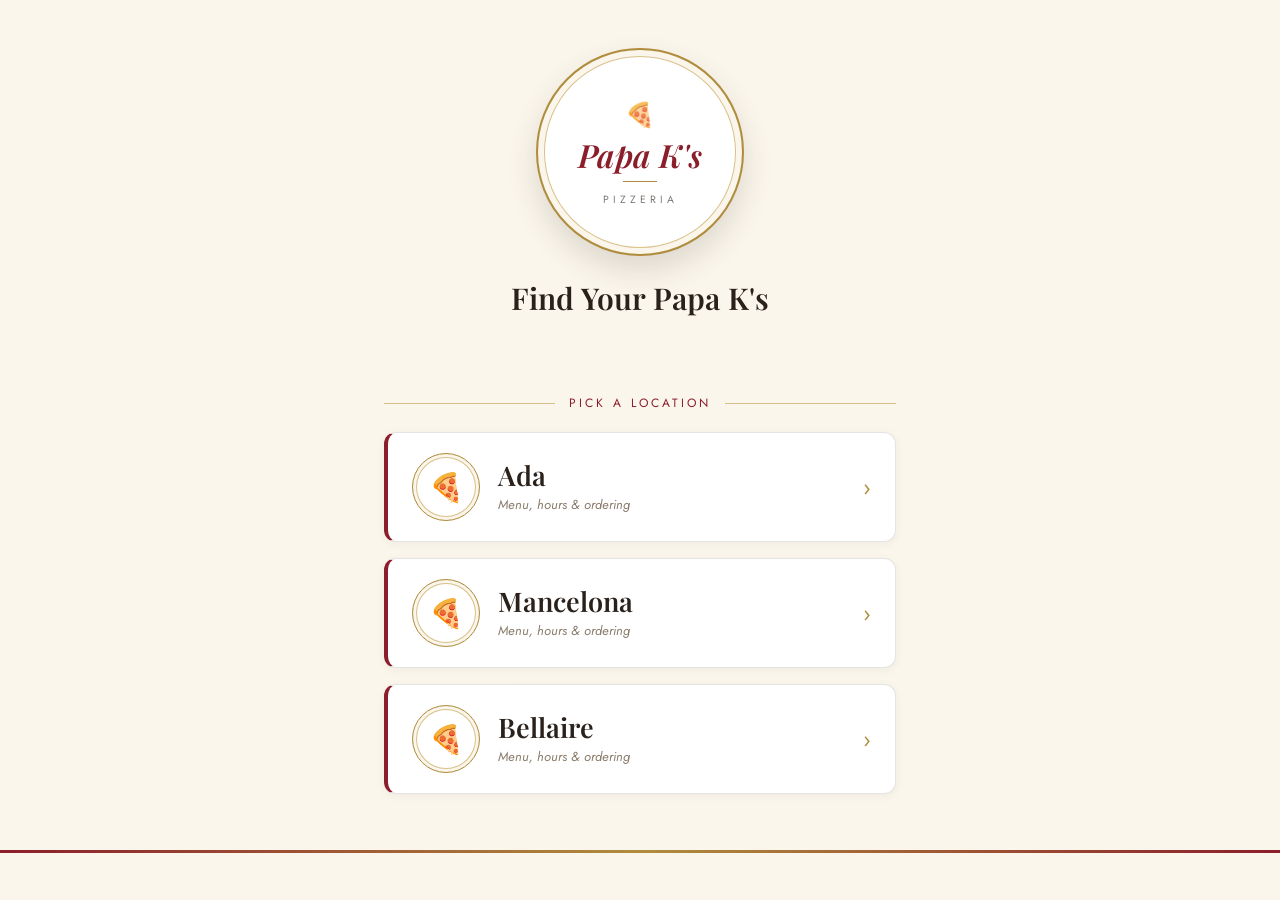
==== commit 4f2d17e1: "Update index.html" ====
--- a/index.html
+++ b/index.html
@@ -396,17 +396,6 @@
 </head>
 <body>
 
-<div class="edit-bar">
-  <button class="edit-btn primary" id="editToggle">✏️ Edit Page</button>
-  <button class="edit-btn" id="editReset">↺ Reset to Original</button>
-</div>
-
-<div class="owner-login">
-  <button type="button" class="owner-login-link" id="ownerLoginBtn">Site owner? Log in to edit</button>
-</div>
-
-<div class="rule-line"></div>
-
 <div class="wrap">
 
   <div class="hero">
@@ -606,15 +595,6 @@
       });
     });
 
-    toggleBtn.addEventListener('click', function(){
-      editing = !editing;
-      body.classList.toggle('edit-mode', editing);
-      editables.forEach(function(el){
-        el.setAttribute('contenteditable', editing ? 'true' : 'false');
-      });
-      toggleBtn.textContent = editing ? '✅ Done Editing' : '✏️ Edit Page';
-    });
-
     resetBtn.addEventListener('click', function(){
       if (!confirm('Reset all text and logos back to the original?')) return;
       editables.forEach(function(el){
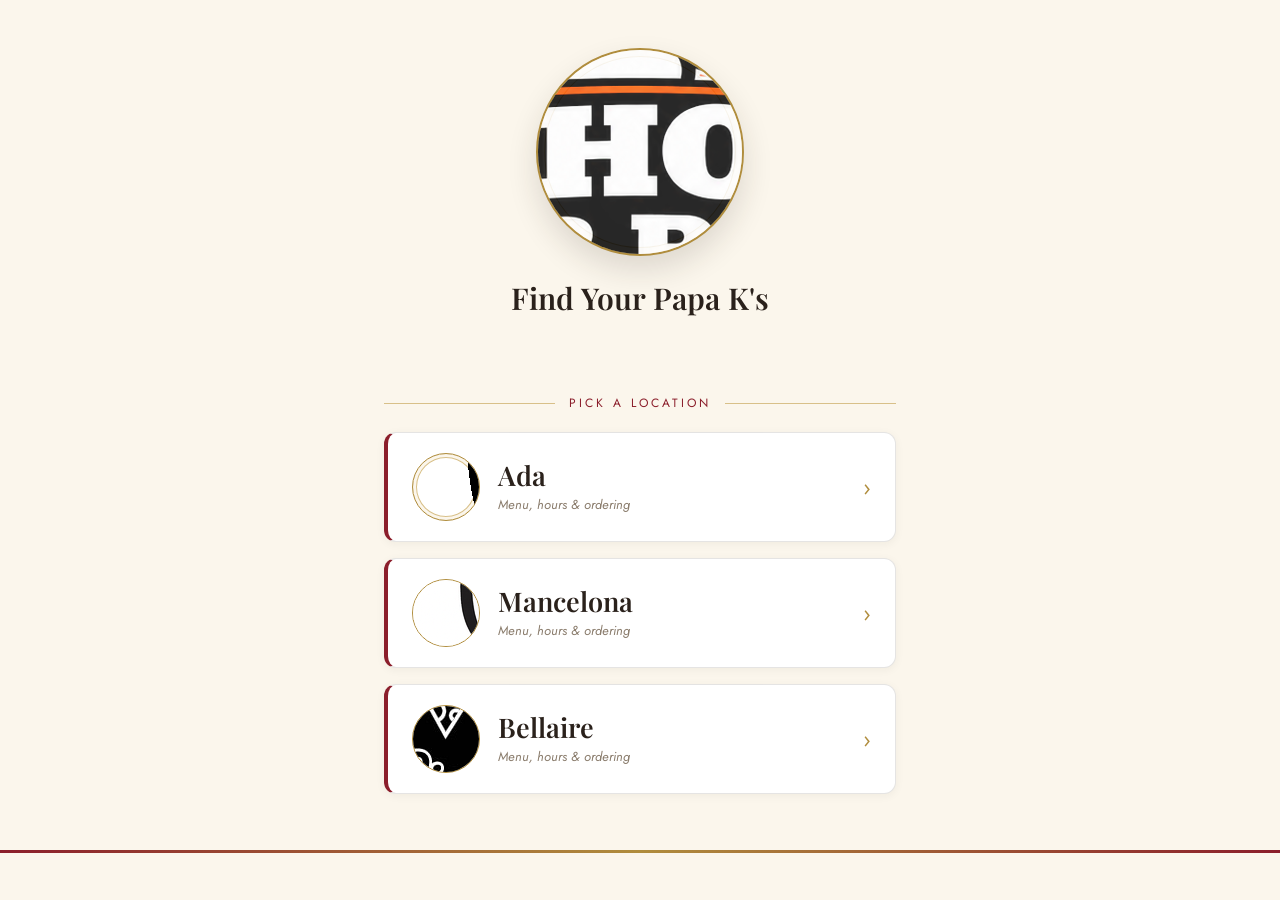
==== commit b98a9a39: "Update index.html" ====
--- a/index.html
+++ b/index.html
@@ -403,7 +403,7 @@
     <div class="crest logo-slot" data-logo-id="badge-logo">
       <div class="logo-mask">
         <div class="crest-content">
-          <div class="crest-icon" contenteditable="false" data-edit-id="badge-slice">🍕</div>
+          <div class="crest-icon" contenteditable="false" data-edit-id="badge-slice"><img src="images/MAIN.png"></div>
           <div class="crest-name" contenteditable="false" data-edit-id="badge-name">Papa K's</div>
           <span class="crest-rule"></span>
           <div class="crest-sub" contenteditable="false" data-edit-id="badge-sub">Pizzeria</div>
@@ -427,7 +427,7 @@
       <div class="loc-left">
         <div class="loc-icon logo-slot" data-logo-id="loc1-logo">
           <div class="logo-mask">
-            <span contenteditable="false" data-edit-id="loc1-icon">🍕</span>
+            <span contenteditable="false" data-edit-id="loc1-icon"><img src="images/ADA.png"></span>
             <img class="logo-img" alt="Ada location logo">
           </div>
           <button type="button" class="logo-upload-btn" aria-label="Upload Ada logo">📷</button>
@@ -446,7 +446,7 @@
       <div class="loc-left">
         <div class="loc-icon logo-slot" data-logo-id="loc2-logo">
           <div class="logo-mask">
-            <span contenteditable="false" data-edit-id="loc2-icon">🍕</span>
+            <span contenteditable="false" data-edit-id="loc2-icon"><img src="images/MANCELONA.PNG"</span>
             <img class="logo-img" alt="Mancelona location logo">
           </div>
           <button type="button" class="logo-upload-btn" aria-label="Upload Mancelona logo">📷</button>
@@ -465,7 +465,7 @@
       <div class="loc-left">
         <div class="loc-icon logo-slot" data-logo-id="loc3-logo">
           <div class="logo-mask">
-            <span contenteditable="false" data-edit-id="loc3-icon">🍕</span>
+            <span contenteditable="false" data-edit-id="loc3-icon"><img src="/images/BELLAIRE.jpg"></span>
             <img class="logo-img" alt="Bellaire location logo">
           </div>
           <button type="button" class="logo-upload-btn" aria-label="Upload Bellaire logo">📷</button>
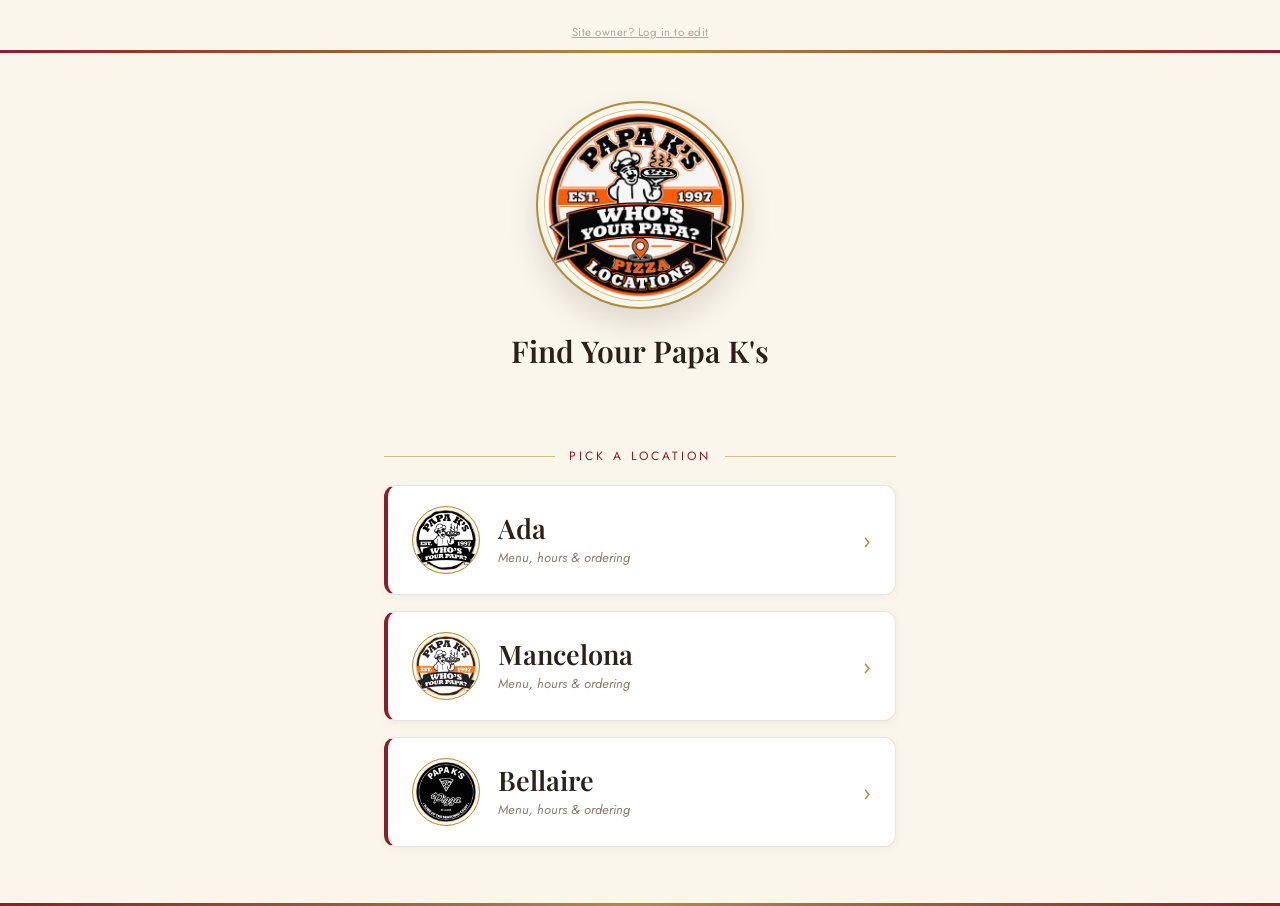
==== commit fec00174: "Add files via upload" ====
--- a/index.html
+++ b/index.html
@@ -396,19 +396,30 @@
 </head>
 <body>
 
+<div class="edit-bar">
+  <button class="edit-btn primary" id="editToggle">✏️ Edit Page</button>
+  <button class="edit-btn" id="editReset">↺ Reset to Original</button>
+</div>
+
+<div class="owner-login">
+  <button type="button" class="owner-login-link" id="ownerLoginBtn">Site owner? Log in to edit</button>
+</div>
+
+<div class="rule-line"></div>
+
 <div class="wrap">
 
   <div class="hero">
     <!-- Tap the camera icon (in Edit mode) to upload your own logo image -->
-    <div class="crest logo-slot" data-logo-id="badge-logo">
+    <div class="crest logo-slot has-image" data-logo-id="badge-logo">
       <div class="logo-mask">
-        <div class="crest-content">
-          <div class="crest-icon" contenteditable="false" data-edit-id="badge-slice"><img src="images/MAIN.png"></div>
+        <div class="crest-content" style="visibility:hidden;">
+          <div class="crest-icon" contenteditable="false" data-edit-id="badge-slice">🍕</div>
           <div class="crest-name" contenteditable="false" data-edit-id="badge-name">Papa K's</div>
           <span class="crest-rule"></span>
           <div class="crest-sub" contenteditable="false" data-edit-id="badge-sub">Pizzeria</div>
         </div>
-        <img class="logo-img" alt="Papa K's logo">
+        <img class="logo-img" alt="Papa K's logo" src="[data-uri]" data-default="[data-uri]" style="display:block;">
       </div>
       <button type="button" class="logo-upload-btn" aria-label="Upload logo image">📷</button>
       <button type="button" class="logo-remove-btn" aria-label="Remove logo image">✕</button>
@@ -423,12 +434,12 @@
 
   <div class="locations">
 
-    <a class="loc-btn" href="#ada" aria-label="Papa K's Ada location">
+    <a class="loc-btn" href="https://ada.papakspizza.com" aria-label="Papa K's Ada location">
       <div class="loc-left">
-        <div class="loc-icon logo-slot" data-logo-id="loc1-logo">
+        <div class="loc-icon logo-slot has-image" data-logo-id="loc1-logo">
           <div class="logo-mask">
-            <span contenteditable="false" data-edit-id="loc1-icon"><img src="images/ADA.png"></span>
-            <img class="logo-img" alt="Ada location logo">
+            <span contenteditable="false" data-edit-id="loc1-icon" style="visibility:hidden;">🍕</span>
+            <img class="logo-img" alt="Ada location logo" src="[data-uri]" data-default="[data-uri]" style="display:block;">
           </div>
           <button type="button" class="logo-upload-btn" aria-label="Upload Ada logo">📷</button>
           <button type="button" class="logo-remove-btn" aria-label="Remove Ada logo">✕</button>
@@ -442,12 +453,12 @@
       <div class="loc-arrow">›</div>
     </a>
 
-    <a class="loc-btn" href="#mancelona" aria-label="Papa K's Mancelona location">
+    <a class="loc-btn" href="https://www.papaksinc.com" aria-label="Papa K's Mancelona location">
       <div class="loc-left">
-        <div class="loc-icon logo-slot" data-logo-id="loc2-logo">
+        <div class="loc-icon logo-slot has-image" data-logo-id="loc2-logo">
           <div class="logo-mask">
-            <span contenteditable="false" data-edit-id="loc2-icon"><img src="images/MANCELONA.PNG"</span>
-            <img class="logo-img" alt="Mancelona location logo">
+            <span contenteditable="false" data-edit-id="loc2-icon" style="visibility:hidden;">🍕</span>
+            <img class="logo-img" alt="Mancelona location logo" src="[data-uri]" data-default="[data-uri]" style="display:block;">
           </div>
           <button type="button" class="logo-upload-btn" aria-label="Upload Mancelona logo">📷</button>
           <button type="button" class="logo-remove-btn" aria-label="Remove Mancelona logo">✕</button>
@@ -461,12 +472,12 @@
       <div class="loc-arrow">›</div>
     </a>
 
-    <a class="loc-btn" href="#bellaire" aria-label="Papa K's Bellaire location">
+    <a class="loc-btn" href="https://papaksofbellaire.net" aria-label="Papa K's Bellaire location">
       <div class="loc-left">
-        <div class="loc-icon logo-slot" data-logo-id="loc3-logo">
+        <div class="loc-icon logo-slot has-image" data-logo-id="loc3-logo">
           <div class="logo-mask">
-            <span contenteditable="false" data-edit-id="loc3-icon"><img src="/images/BELLAIRE.jpg"></span>
-            <img class="logo-img" alt="Bellaire location logo">
+            <span contenteditable="false" data-edit-id="loc3-icon" style="visibility:hidden;">🍕</span>
+            <img class="logo-img" alt="Bellaire location logo" src="[data-uri]" data-default="[data-uri]" style="display:block;">
           </div>
           <button type="button" class="logo-upload-btn" aria-label="Upload Bellaire logo">📷</button>
           <button type="button" class="logo-remove-btn" aria-label="Remove Bellaire logo">✕</button>
@@ -558,10 +569,18 @@
       }
 
       function clearImage(){
-        img.src = '';
-        img.style.display = 'none';
-        defaultEls.forEach(function(el){ el.style.visibility = ''; });
-        slot.classList.remove('has-image');
+        var defaultSrc = img.dataset.default;
+        if (defaultSrc) {
+          img.src = defaultSrc;
+          img.style.display = 'block';
+          defaultEls.forEach(function(el){ el.style.visibility = 'hidden'; });
+          slot.classList.add('has-image');
+        } else {
+          img.src = '';
+          img.style.display = 'none';
+          defaultEls.forEach(function(el){ el.style.visibility = ''; });
+          slot.classList.remove('has-image');
+        }
       }
 
       // restore saved logo on load
@@ -595,6 +614,15 @@
       });
     });
 
+    toggleBtn.addEventListener('click', function(){
+      editing = !editing;
+      body.classList.toggle('edit-mode', editing);
+      editables.forEach(function(el){
+        el.setAttribute('contenteditable', editing ? 'true' : 'false');
+      });
+      toggleBtn.textContent = editing ? '✅ Done Editing' : '✏️ Edit Page';
+    });
+
     resetBtn.addEventListener('click', function(){
       if (!confirm('Reset all text and logos back to the original?')) return;
       editables.forEach(function(el){
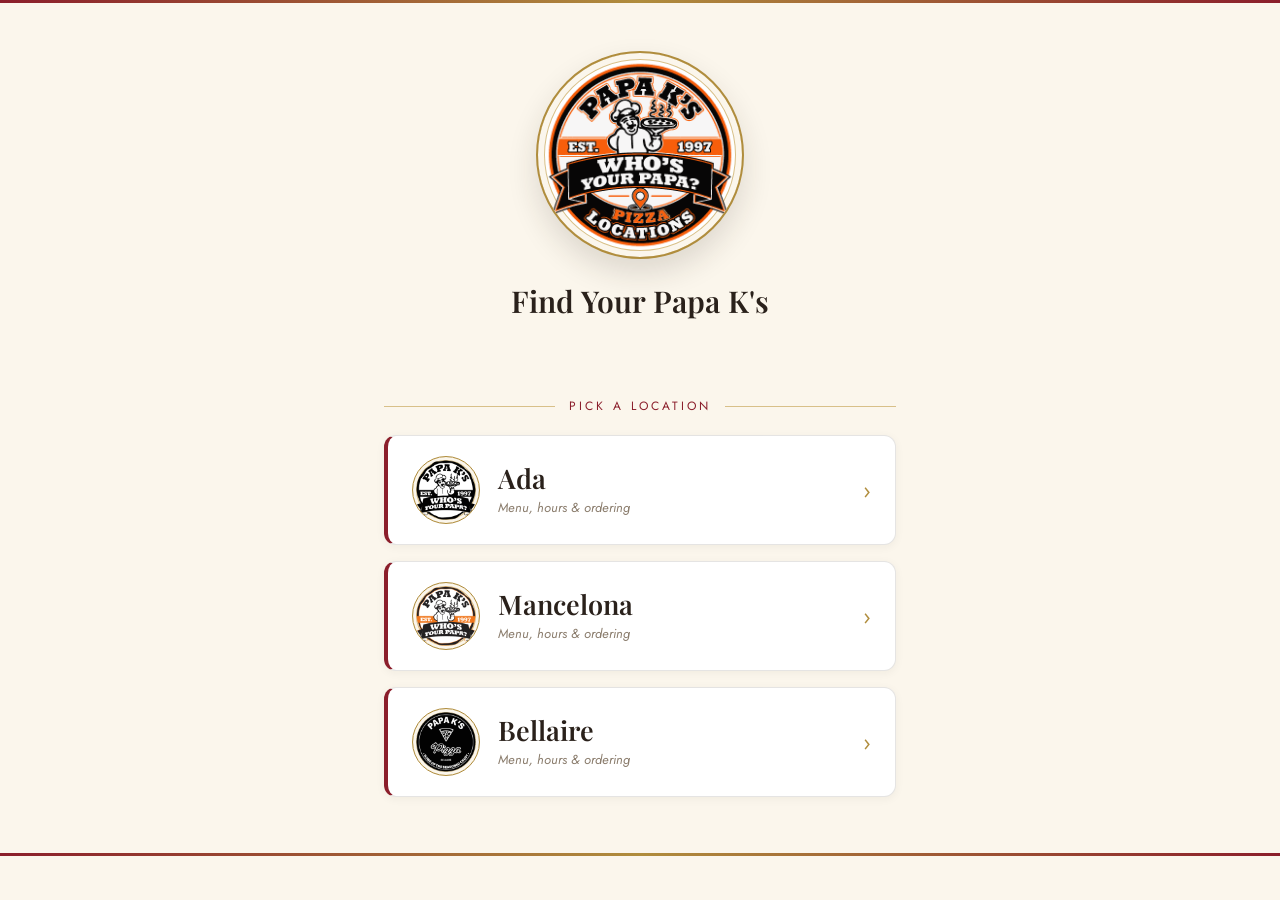
==== commit 9f537e0a: "Add files via upload" ====
--- a/index.html
+++ b/index.html
@@ -29,7 +29,6 @@
     -webkit-tap-highlight-color: transparent;
   }
 
-  /* ---- slim signature rule ---- */
   .rule-line{
     height: 3px;
     width: 100%;
@@ -42,7 +41,6 @@
     padding: 0 24px 56px;
   }
 
-  /* ---- hero / crest ---- */
   .hero{
     text-align: center;
     padding: 48px 0 30px;
@@ -55,6 +53,7 @@
     border-radius: 50%;
     background: var(--white);
     position: relative;
+    overflow: hidden;
     display: flex;
     align-items: center;
     justify-content: center;
@@ -65,69 +64,11 @@
       0 14px 30px var(--shadow);
   }
 
-  /* wraps the circular content that needs clipping (default text OR uploaded image),
-     kept separate from the upload/remove buttons so a round overflow:hidden
-     doesn't cut the corner buttons off */
-  .logo-mask{
-    position: absolute;
-    inset: 0;
-    border-radius: 50%;
-    overflow: hidden;
-    display: flex;
-    align-items: center;
-    justify-content: center;
-  }
-
-  .crest-content{
-    display: flex;
-    flex-direction: column;
-    align-items: center;
-    justify-content: center;
-    text-align: center;
-    padding: 22px;
-  }
-
-  .crest-icon{
-    font-size: 24px;
-    margin-bottom: 6px;
-    opacity: 0.85;
-  }
-
-  .crest-name{
-    font-family: 'Playfair Display', serif;
-    font-style: italic;
-    font-weight: 600;
-    font-size: 32px;
-    color: var(--red);
-    line-height: 1.05;
-  }
-
-  .crest-rule{
-    display: block;
-    width: 34px;
-    height: 1px;
-    background: var(--gold);
-    margin: 10px auto;
-  }
-
-  .crest-sub{
-    font-family: 'Jost', sans-serif;
-    font-size: 10.5px;
-    letter-spacing: 4px;
-    text-transform: uppercase;
-    color: var(--ink);
-    opacity: 0.6;
-  }
-
-  .logo-note{
-    font-size: 11px;
-    color: #9a8c7f;
-    margin-top: -4px;
-    display: none;
-  }
-
-  body.unlocked .logo-note{
-    display: block;
+  .crest img{
+    width: 100%;
+    height: 100%;
+    object-fit: cover;
+    border-radius: 50%;
   }
 
   h1{
@@ -139,7 +80,6 @@
     letter-spacing: 0.2px;
   }
 
-  /* ---- section label ---- */
   .section-label{
     display:flex;
     align-items:center;
@@ -162,7 +102,6 @@
     background: var(--gold-soft);
   }
 
-  /* ---- location buttons ---- */
   .locations{
     display: flex;
     flex-direction: column;
@@ -216,10 +155,17 @@
     display:flex;
     align-items:center;
     justify-content:center;
-    font-size: 28px;
     border: 1.5px solid var(--gold);
     box-shadow: inset 0 0 0 3px var(--cream), inset 0 0 0 4px var(--gold-soft);
     position: relative;
+    overflow: hidden;
+  }
+
+  .loc-icon img{
+    width: 100%;
+    height: 100%;
+    object-fit: cover;
+    border-radius: 50%;
   }
 
   .loc-text{
@@ -250,204 +196,36 @@
 
   @media (max-width: 380px){
     .crest{ width:176px; height:176px; }
-    .crest-name{ font-size:27px; }
     .loc-name{ font-size:23px; }
-  }
-
-  /* ---- edit mode ---- */
-  .edit-bar{
-    position: sticky;
-    top: 0;
-    z-index: 20;
-    display:flex;
-    justify-content:center;
-    gap: 10px;
-    padding: 12px;
-    background: var(--ink);
-  }
-
-  .edit-btn{
-    font-family:'Jost', sans-serif;
-    font-size: 13px;
-    letter-spacing: 0.5px;
-    border: none;
-    border-radius: 999px;
-    padding: 10px 18px;
-    cursor: pointer;
-    background: var(--white);
-    color: var(--ink);
-  }
-
-  .edit-btn.primary{
-    background: var(--red);
-    color: var(--white);
-  }
-
-  body.edit-mode [contenteditable="true"]{
-    outline: 1.5px dashed var(--red);
-    outline-offset: 3px;
-    border-radius: 6px;
-    cursor: text;
-  }
-
-  body.edit-mode [contenteditable="true"]:focus{
-    outline-style: solid;
-    background: rgba(139,30,43,0.06);
-  }
-
-  body.edit-mode .loc-btn{
-    cursor: default;
-  }
-
-  /* ---- logo image upload ---- */
-  .logo-img{
-    position: absolute;
-    inset: 0;
-    width: 100%;
-    height: 100%;
-    object-fit: cover;
-    border-radius: 50%;
-    display: none;
-  }
-
-  .logo-upload-btn{
-    position: absolute;
-    bottom: -2px;
-    right: -2px;
-    width: 30px;
-    height: 30px;
-    border-radius: 50%;
-    background: var(--ink);
-    color: var(--white);
-    border: 2px solid var(--white);
-    display: none;
-    align-items: center;
-    justify-content: center;
-    font-size: 14px;
-    cursor: pointer;
-    padding: 0;
-    z-index: 2;
-  }
-
-  .loc-icon .logo-upload-btn{
-    width: 24px;
-    height: 24px;
-    font-size: 11px;
-  }
-
-  .logo-remove-btn{
-    position: absolute;
-    top: -2px;
-    left: -2px;
-    width: 24px;
-    height: 24px;
-    border-radius: 50%;
-    background: var(--red);
-    color: var(--white);
-    border: 2px solid var(--white);
-    display: none;
-    align-items: center;
-    justify-content: center;
-    font-size: 12px;
-    cursor: pointer;
-    padding: 0;
-    z-index: 2;
-    line-height: 1;
-  }
-
-  body.edit-mode .logo-upload-btn{
-    display: flex;
-  }
-
-  body.edit-mode .logo-slot.has-image .logo-remove-btn{
-    display: flex;
-  }
-
-  /* ---- owner login (gates all editing tools) ---- */
-  .edit-bar{
-    display: none;
-  }
-
-  body.unlocked .edit-bar{
-    display: flex;
-  }
-
-  .owner-login{
-    text-align: center;
-    padding: 18px 0 4px;
-  }
-
-  body.unlocked .owner-login{
-    display: none;
-  }
-
-  .owner-login-link{
-    font-family: 'Jost', sans-serif;
-    font-size: 11.5px;
-    letter-spacing: 0.5px;
-    color: #b6a999;
-    background: none;
-    border: none;
-    cursor: pointer;
-    text-decoration: underline;
-    padding: 6px;
   }
 </style>
 </head>
 <body>
 
-<div class="edit-bar">
-  <button class="edit-btn primary" id="editToggle">✏️ Edit Page</button>
-  <button class="edit-btn" id="editReset">↺ Reset to Original</button>
-</div>
-
-<div class="owner-login">
-  <button type="button" class="owner-login-link" id="ownerLoginBtn">Site owner? Log in to edit</button>
-</div>
-
 <div class="rule-line"></div>
 
 <div class="wrap">
 
   <div class="hero">
-    <!-- Tap the camera icon (in Edit mode) to upload your own logo image -->
-    <div class="crest logo-slot has-image" data-logo-id="badge-logo">
-      <div class="logo-mask">
-        <div class="crest-content" style="visibility:hidden;">
-          <div class="crest-icon" contenteditable="false" data-edit-id="badge-slice">🍕</div>
-          <div class="crest-name" contenteditable="false" data-edit-id="badge-name">Papa K's</div>
-          <span class="crest-rule"></span>
-          <div class="crest-sub" contenteditable="false" data-edit-id="badge-sub">Pizzeria</div>
-        </div>
-        <img class="logo-img" alt="Papa K's logo" src="[data-uri]" data-default="[data-uri]" style="display:block;">
-      </div>
-      <button type="button" class="logo-upload-btn" aria-label="Upload logo image">📷</button>
-      <button type="button" class="logo-remove-btn" aria-label="Remove logo image">✕</button>
-      <input type="file" accept="image/*" class="logo-file-input" hidden>
+    <div class="crest">
+      <img src="[data-uri]" alt="Papa K's Pizza logo">
     </div>
-    <div class="logo-note">(tap the camera icon to upload your logo)</div>
-
-    <h1 contenteditable="false" data-edit-id="hero-h1">Find Your Papa K's</h1>
+
+    <h1>Find Your Papa K's</h1>
   </div>
 
-  <div class="section-label"><span contenteditable="false" data-edit-id="section-label">Pick a Location</span></div>
+  <div class="section-label"><span>Pick a Location</span></div>
 
   <div class="locations">
 
     <a class="loc-btn" href="https://ada.papakspizza.com" aria-label="Papa K's Ada location">
       <div class="loc-left">
-        <div class="loc-icon logo-slot has-image" data-logo-id="loc1-logo">
-          <div class="logo-mask">
-            <span contenteditable="false" data-edit-id="loc1-icon" style="visibility:hidden;">🍕</span>
-            <img class="logo-img" alt="Ada location logo" src="[data-uri]" data-default="[data-uri]" style="display:block;">
-          </div>
-          <button type="button" class="logo-upload-btn" aria-label="Upload Ada logo">📷</button>
-          <button type="button" class="logo-remove-btn" aria-label="Remove Ada logo">✕</button>
-          <input type="file" accept="image/*" class="logo-file-input" hidden>
+        <div class="loc-icon">
+          <img src="[data-uri]" alt="Ada location logo">
         </div>
         <div class="loc-text">
-          <div class="loc-name" contenteditable="false" data-edit-id="loc1-name">Ada</div>
-          <div class="loc-sub" contenteditable="false" data-edit-id="loc1-sub">Menu, hours &amp; ordering</div>
+          <div class="loc-name">Ada</div>
+          <div class="loc-sub">Menu, hours &amp; ordering</div>
         </div>
       </div>
       <div class="loc-arrow">›</div>
@@ -455,18 +233,12 @@
 
     <a class="loc-btn" href="https://www.papaksinc.com" aria-label="Papa K's Mancelona location">
       <div class="loc-left">
-        <div class="loc-icon logo-slot has-image" data-logo-id="loc2-logo">
-          <div class="logo-mask">
-            <span contenteditable="false" data-edit-id="loc2-icon" style="visibility:hidden;">🍕</span>
-            <img class="logo-img" alt="Mancelona location logo" src="[data-uri]" data-default="[data-uri]" style="display:block;">
-          </div>
-          <button type="button" class="logo-upload-btn" aria-label="Upload Mancelona logo">📷</button>
-          <button type="button" class="logo-remove-btn" aria-label="Remove Mancelona logo">✕</button>
-          <input type="file" accept="image/*" class="logo-file-input" hidden>
+        <div class="loc-icon">
+          <img src="[data-uri]" alt="Mancelona location logo">
         </div>
         <div class="loc-text">
-          <div class="loc-name" contenteditable="false" data-edit-id="loc2-name">Mancelona</div>
-          <div class="loc-sub" contenteditable="false" data-edit-id="loc2-sub">Menu, hours &amp; ordering</div>
+          <div class="loc-name">Mancelona</div>
+          <div class="loc-sub">Menu, hours &amp; ordering</div>
         </div>
       </div>
       <div class="loc-arrow">›</div>
@@ -474,18 +246,12 @@
 
     <a class="loc-btn" href="https://papaksofbellaire.net" aria-label="Papa K's Bellaire location">
       <div class="loc-left">
-        <div class="loc-icon logo-slot has-image" data-logo-id="loc3-logo">
-          <div class="logo-mask">
-            <span contenteditable="false" data-edit-id="loc3-icon" style="visibility:hidden;">🍕</span>
-            <img class="logo-img" alt="Bellaire location logo" src="[data-uri]" data-default="[data-uri]" style="display:block;">
-          </div>
-          <button type="button" class="logo-upload-btn" aria-label="Upload Bellaire logo">📷</button>
-          <button type="button" class="logo-remove-btn" aria-label="Remove Bellaire logo">✕</button>
-          <input type="file" accept="image/*" class="logo-file-input" hidden>
+        <div class="loc-icon">
+          <img src="[data-uri]